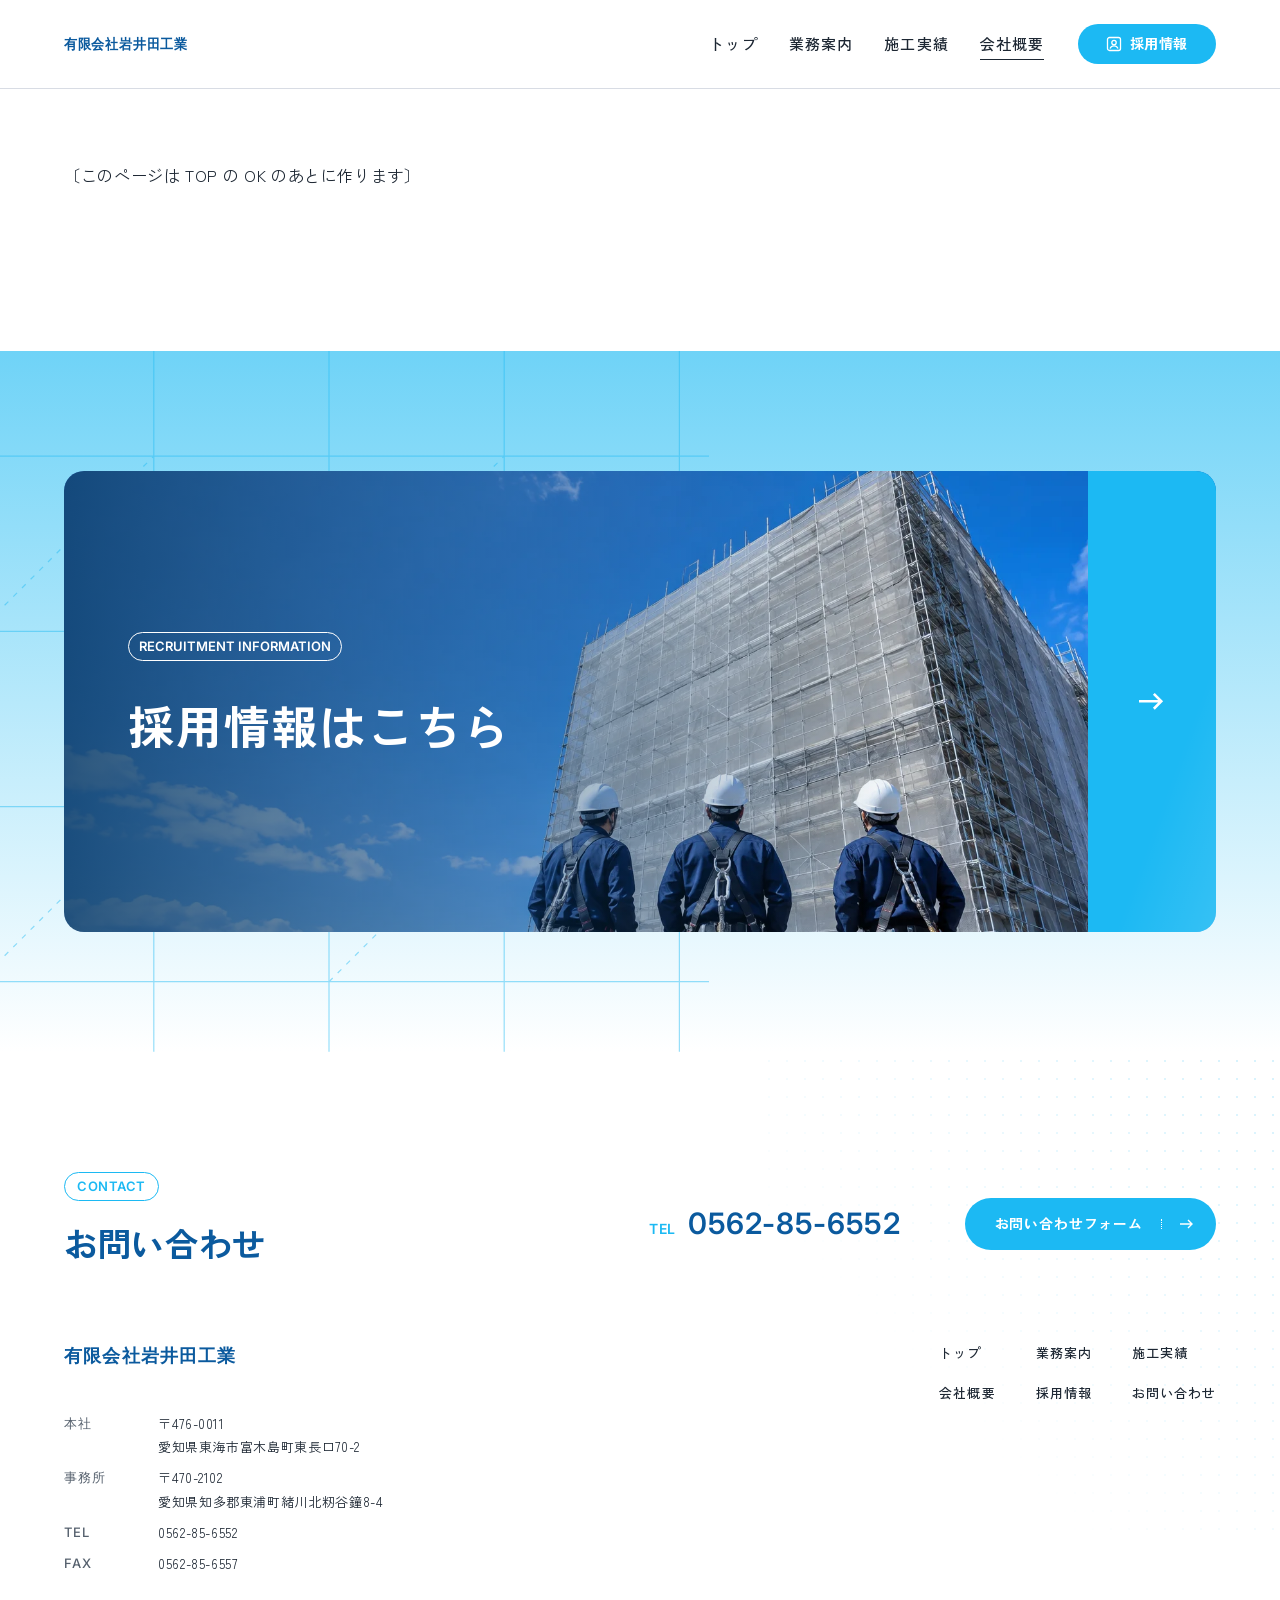
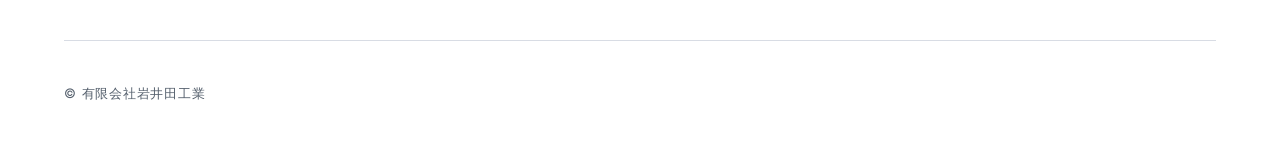
==== company/index.html @ 7ecff7b6 "表示を更新（2026-11-25）" ====
<!doctype html>
<html lang="ja">
<head>
<meta charset="utf-8">
<meta name="viewport" content="width=device-width, initial-scale=1">
<meta name="robots" content="noindex, nofollow">
<meta name="generator" content="SPINOVA HP kit v1.0 master">
<title>会社概要｜有限会社岩井田工業</title>
<meta name="description" content="〔このページの説明を1文で〕">
<meta property="og:type" content="article">
<meta property="og:site_name" content="有限会社岩井田工業">
<meta property="og:title" content="会社概要｜有限会社岩井田工業">
<meta property="og:description" content="〔このページの説明を1文で〕">
<meta property="og:url" content="https://example-hp.pages.dev/company/">
<meta property="og:image" content="https://example-hp.pages.dev/assets/ogp.jpg?v=20261124a">
<meta property="og:image:width" content="1200">
<meta property="og:image:height" content="630">
<meta name="twitter:card" content="summary_large_image">
<meta name="twitter:image" content="https://example-hp.pages.dev/assets/ogp.jpg?v=20261124a">
<link rel="preconnect" href="https://fonts.googleapis.com">
<link rel="preconnect" href="https://fonts.gstatic.com" crossorigin>
<link href="https://fonts.googleapis.com/css2?family=Inter:wght@500;600;700&family=Oswald:wght@500&family=Zen+Kaku+Gothic+Antique:wght@400;500;700&display=swap" rel="stylesheet">
<link rel="icon" href="../assets/favicon.ico?v=20261125212442" sizes="any">
<link rel="icon" href="../assets/favicon-32.png?v=20261125212442" type="image/png" sizes="32x32">
<link rel="apple-touch-icon" href="../assets/apple-touch-icon.png?v=20261125212442">
<link rel="stylesheet" href="../tokens.css?v=20261125212442">
<link rel="stylesheet" href="../base.css?v=20261125212442">
<link rel="stylesheet" href="../style.css?v=20261125212442">
</head>
<body class="is-sub is-sub--company">

<header class="header">
  <a class="logo" href="../" aria-label="有限会社岩井田工業 トップへ">
    <img class="logo__w" src="../assets/logo_w.svg?v=20261125212442" alt="" width="460" height="60">
    <img class="logo__c" src="../assets/logo.svg?v=20261125212442" alt="" width="460" height="60">
  </a>
  <nav class="nav" aria-label="メインメニュー">
    <ul class="nav__list">
      <li><a href="../">トップ</a></li>
      <li><a href="../service/">業務案内</a></li>
      <li><a href="../works/">施工実績</a></li>
      <li><a href="../company/" aria-current="page">会社概要</a></li>
    </ul>
  </nav>
  <div class="header__acts">
    <a class="pill pill--recruit" href="https://iwaida-kogyo-recruit.com/saiyou/" target="_blank" rel="noopener"><svg class="pill__ic" viewBox="0 0 16 16" aria-hidden="true"><rect x="1.5" y="1.5" width="13" height="13" rx="2" fill="none" stroke="currentColor" stroke-width="1.3"/><circle cx="8" cy="6.5" r="2.2" fill="none" stroke="currentColor" stroke-width="1.3"/><path d="M4 12.5c.8-1.8 2.2-2.6 4-2.6s3.2.8 4 2.6" fill="none" stroke="currentColor" stroke-width="1.3"/></svg>採用情報</a>
    <button class="menu-btn" type="button" aria-expanded="false" aria-controls="drawer" aria-label="メニューを開く"><span></span><span></span></button>
  </div>
</header>

<div class="drawer" id="drawer">
  <ul class="drawer__list">
    <li style="--i:0"><a href="../"><span class="drawer__en" aria-hidden="true">TOP</span><span class="drawer__ja">トップ</span></a></li>
    <li style="--i:1"><a href="../service/"><span class="drawer__en" aria-hidden="true">WORK</span><span class="drawer__ja">業務案内</span></a></li>
    <li style="--i:2"><a href="../works/"><span class="drawer__en" aria-hidden="true">ACHIEVEMENTS</span><span class="drawer__ja">施工実績</span></a></li>
    <li style="--i:3"><a href="../company/" aria-current="page"><span class="drawer__en" aria-hidden="true">COMPANY</span><span class="drawer__ja">会社概要</span></a></li>
    <li style="--i:4"><a href="https://iwaida-kogyo-recruit.com/saiyou/" target="_blank" rel="noopener"><span class="drawer__en" aria-hidden="true">RECRUIT</span><span class="drawer__ja">採用情報</span></a></li>
    <li style="--i:5"><a href="../contact/"><span class="drawer__en" aria-hidden="true">CONTACT</span><span class="drawer__ja">お問い合わせ</span></a></li>
  </ul>
  <a class="drawer__tel" href="tel:0562856552" style="--i:6"><span class="drawer__tel-label">お電話でのお問い合わせ</span><span class="drawer__tel-num nb">0562-85-6552</span></a>
</div>

<main>
<section class="sec" data-todo data-page-todo><div class="wrap"><p>〔このページは TOP の OK のあとに作ります〕</p></div></section>

    <div class="duo deco-sec" id="recruit">
    <svg class="pipes pipes--duo" viewBox="0 0 880 800" aria-hidden="true" preserveAspectRatio="xMidYMid slice"><path d="M40 0V800"/><path d="M240 0V800"/><path d="M440 0V800"/><path d="M640 0V800"/><path d="M840 0V800"/><path d="M0 120H880"/><path d="M0 320H880"/><path d="M0 520H880"/><path d="M0 720H880"/><path class="brace" d="M40 320L240 120"/><path class="brace" d="M240 520L440 320"/><path class="brace" d="M440 320L640 120"/><path class="brace" d="M640 520L840 320"/><path class="brace" d="M40 720L240 520"/><path class="brace" d="M440 720L640 520"/></svg>
    <a class="rec-band" href="https://iwaida-kogyo-recruit.com/saiyou/" target="_blank" rel="noopener">
      <span class="rec-band__shine" aria-hidden="true"></span><span class="rec-band__photo"><img src="../assets/recruit.webp?v=20261125212442" alt="" width="1792" height="768" loading="lazy"></span>
      <span class="rec-band__in" data-on-photo>
        <span class="lbl lbl--w" aria-hidden="true">RECRUITMENT INFORMATION</span>
        <span class="rec-band__ttl">採用情報はこちら</span>
      </span>
      <span class="rec-band__arw"><svg viewBox="0 0 14 10" aria-hidden="true"><path d="M0 5h12M8 1l4 4-4 4" fill="none" stroke="currentColor" stroke-width="1.4"/></svg></span>
    </a>
  </div>
  
</main>

<footer class="footer">
  <div class="footer__dots" aria-hidden="true"></div>
  <div class="wrap footer__contact">
    <div>
      <p class="lbl" aria-hidden="true">CONTACT</p>
      <p class="footer__ct">お問い合わせ</p>
    </div>
    <a class="footer__tel" href="tel:0562856552"><span class="footer__tel-l">TEL</span><span class="nb">0562-85-6552</span></a>
    <a class="pbtn" href="../contact/"><span>お問い合わせフォーム</span><span class="pbtn__arw"><svg viewBox="0 0 14 10" aria-hidden="true"><path d="M0 5h12M8 1l4 4-4 4" fill="none" stroke="currentColor" stroke-width="1.4"/></svg></span></a>
  </div>
  <div class="wrap footer__top">
    <div class="footer__co">
      <a class="footer__logo" href="../" aria-label="有限会社岩井田工業 トップへ"><img src="../assets/logo.svg?v=20261125212442" alt="" width="460" height="60" loading="lazy"></a>
      <dl class="footer__info">
        <dt>本社</dt><dd><span class="nb">〒476-0011</span><br>愛知県東海市<wbr>富木島町<wbr>東長口70-2</dd>
        <dt>事務所</dt><dd><span class="nb">〒470-2102</span><br>愛知県知多郡<wbr>東浦町<wbr>緒川北籾谷鐘8-4</dd>
        <dt>TEL</dt><dd><a class="nb" href="tel:0562856552">0562-85-6552</a></dd>
        <dt>FAX</dt><dd><span class="nb">0562-85-6557</span></dd>
      </dl>
    </div>
    <ul class="footer__nav">
      <li><a href="../">トップ</a></li>
      <li><a href="../service/">業務案内</a></li>
      <li><a href="../works/">施工実績</a></li>
      <li><a href="../company/">会社概要</a></li>
      <li><a href="https://iwaida-kogyo-recruit.com/saiyou/" target="_blank" rel="noopener">採用情報</a></li>
      <li><a href="../contact/">お問い合わせ</a></li>
    </ul>
  </div>
  <p class="wrap footer__copy">© 有限会社岩井田工業</p>
</footer>

<script src="../site.js?v=20261125212442"></script>
</body>
</html>
---- tokens.css ----
:root {
  
  --c-base: #ffffff;
  --c-sub: #1cb9f3;   
  --c-sub-deep: #0b5a9e;   
  --c-sub-ink: #073a68;   
  --c-sub-ghost: rgba(255, 255, 255, 0.16);
  --c-accent: #0b5a9e;   
  --c-pale: #eaf7fd;
  --c-ink: #1d2733;
  --c-ink-soft: #55606d;
  --c-line: #d8dce4;
  --c-dark: #ffffff;   
  --c-dark-text: #1d2733;
  --c-dark-soft: #55606d;
  --c-dark-ghost: #d8dce4;
  --c-on-photo: #ffffff;
  --c-shade: rgba(4, 40, 78, 0.55);
  --c-shade-0: rgba(4, 40, 78, 0);
  --c-shade-side: rgba(7, 58, 104, 0.86);
  --c-ph-1: #c9d1df;
  --c-ph-2: #8e9bb3;

  
  --ff-body: "Zen Kaku Gothic Antique", "Hiragino Sans", "Hiragino Kaku Gothic ProN", "Yu Gothic", sans-serif;   
  --ff-en: "Inter", "Helvetica Neue", Arial, sans-serif;
  --ff-cond: "Oswald", "Arial Narrow", sans-serif;   
  --ff-min: var(--ff-body);   

  
  --fs-body: 15px;
  --fw-body: 400;
  --lh-body: 1.95;
  --ls-body: 0.04em;
  --fs-small: 13px;
  --fs-label: 14px;
  --fs-nav: 15px;   
  --fs-input: 16px;
  --fs-lead: clamp(22px, 2.8vw, 42px);
  --lh-lead: 1.55;
  --fs-head: clamp(20px, 2.2vw, 30px);
  --lh-head: 1.6;
  --fs-en-l: clamp(40px, 6.4vw, 112px);
  --lh-en: 0.9;
  --ls-en: -0.04em;

  
  --sp-1: 8px;
  --sp-p: 16px;
  --sp-b: 32px;
  --sp-g: 48px;
  --sp-s: 80px;
  --sec-y: 96px;
  --gutter: 20px;
  --frame: 10px;
  --wrap: 1200px;
  --radius: 12px;

  
  --fs-fv: clamp(36px, 5vw, 80px);
  --lh-fv: 1.5;
  --fs-fv-en: clamp(14px, 1.56vw, 24px);
  --c-navy: #0b5a9e;   
  --c-haze: rgba(8, 70, 130, 0);   
  --c-haze-l: rgba(6, 40, 90, 0.42);   
  --c-sky-1: #6fd3f7;   
  --c-grad: linear-gradient(180deg, var(--c-sky-1), var(--c-sub) 45%, var(--c-sub-deep));

  
  --c-w0: rgba(255, 255, 255, 0);
  --c-w35: rgba(255, 255, 255, 0.35);
  --c-w50: rgba(255, 255, 255, 0.5);
  --c-w60: rgba(255, 255, 255, 0.6);
  --c-mask: #000;

  
  --header-h: 64px;
  --btn-arw: 40px;
  --label-col: 7em;

  
  --ease: cubic-bezier(0.22, 1, 0.36, 1);
  --dur-rv: 0.9s;
  --loading-dur: 2s;   
}
@media (min-width: 960px) {
  :root {
    --fs-body: 16px;
    --sp-p: 20px;
    --sp-b: 40px;
    --sp-g: 64px;
    --sp-s: 120px;
    --sec-y: 160px;
    --gutter: 48px;
    --frame: 16px;
    --header-h: 88px;
    --btn-arw: 46px;
  }
}
@media (min-width: 1200px) {
  :root { --gutter: 64px; }   
}
@media (min-width: 1600px) {
  :root { --fs-body: 17px; --wrap: 1400px; --sp-s: 140px; --sec-y: 190px; }
}
---- base.css ----
*, *::before, *::after { box-sizing: border-box; }
html { -webkit-text-size-adjust: 100%; scroll-padding-top: var(--header-h); }
body {
  margin: 0;
  background: var(--c-base);
  color: var(--c-ink);
  font-family: var(--ff-body);
  font-size: var(--fs-body);
  font-weight: var(--fw-body);
  line-height: var(--lh-body);
  letter-spacing: var(--ls-body);
  line-break: strict;
  word-break: keep-all;
  overflow-wrap: anywhere;
  overflow-x: clip;
}
img, svg { display: block; max-width: 100%; height: auto; }
a { color: inherit; text-decoration: none; }
ul, ol, dl, dd, figure { margin: 0; padding: 0; list-style: none; }
h1, h2, h3, p { margin: 0; font-weight: inherit; }

.nb { white-space: nowrap; }
.cl { display: inline-block; max-width: 100%; }
.vh { position: absolute; width: 1px; height: 1px; overflow: hidden; clip-path: inset(50%); white-space: nowrap; }

.wrap { width: min(100% - var(--gutter) * 2, var(--wrap)); margin-inline: auto; }
.sec { position: relative; padding-block: var(--sec-y); }
.txt { display: grid; gap: var(--sp-p); }
.lead { font-family: var(--ff-min); font-weight: 600; font-size: var(--fs-lead); line-height: var(--lh-lead); letter-spacing: 0.06em; }
.head3 { font-size: var(--fs-head); line-height: var(--lh-head); font-weight: 700; letter-spacing: 0.06em; }

.ttl { display: grid; gap: var(--sp-p); }
.ttl__en {
  display: flex;
  flex-wrap: wrap;
  column-gap: 0.22em;
  font-family: var(--ff-en);
  font-weight: 800;
  font-size: var(--fs-en-l);
  line-height: var(--lh-en);
  letter-spacing: var(--ls-en);
}
.ttl__ja { display: flex; align-items: center; gap: 12px; font-size: var(--fs-label); font-weight: 500; letter-spacing: 0.12em; }
.ttl__ja::before { content: ""; width: 24px; height: 1px; background: currentColor; }

.mask { display: block; overflow: hidden; white-space: nowrap; padding: 0.14em 0.1em 0.08em; margin: -0.14em -0.1em -0.08em; }
.mask > span { display: block; transform: translateY(105%); transition: transform 1.1s var(--ease); }
.is-on > .mask > span { transform: none; transition-delay: calc(var(--m, 0) * 0.1s); }   

.btn {
  display: inline-flex;
  align-items: center;
  gap: 24px;
  padding: 6px 6px 6px 30px;
  border: 1px solid currentColor;
  border-radius: 999px;
  font-size: var(--fs-label);
  font-weight: 700;
  letter-spacing: 0.08em;
  transition: background-color 0.35s var(--ease), color 0.35s var(--ease), border-color 0.35s var(--ease);
}
.btn__arw {
  display: grid;
  place-items: center;
  width: var(--btn-arw);
  aspect-ratio: 1;
  border-radius: 50%;
  background: var(--c-sub);
  color: var(--c-base);
  transition: transform 0.35s var(--ease);
}
.btn__arw svg { width: 16px; }
.btn--w .btn__arw { background: var(--c-base); color: var(--c-sub); }
@media (hover: hover) {
  .btn:hover { background: var(--c-ink); color: var(--c-base); border-color: var(--c-ink); }
  .btn--w:hover { background: var(--c-base); color: var(--c-sub-deep); border-color: var(--c-base); }
  .btn:hover .btn__arw { transform: translateX(4px); }
}

.header {
  position: fixed;
  inset: 0 0 auto;
  z-index: 50;
  height: var(--header-h);
  display: flex;
  align-items: center;
  justify-content: space-between;
  padding-inline: var(--gutter);
  color: var(--c-on-photo);
  transition: background-color 0.4s var(--ease), color 0.4s var(--ease), box-shadow 0.4s var(--ease);
}
.header.is-scrolled { background: var(--c-base); color: var(--c-ink); box-shadow: 0 1px 0 var(--c-line); }
.logo { position: relative; display: block; width: clamp(150px, 14vw, 230px); }
.logo img { width: 100%; height: auto; transition: opacity 0.4s var(--ease); }
.logo__c { position: absolute; inset: 0; opacity: 0; }
.header.is-scrolled .logo__w { opacity: 0; }
.header.is-scrolled .logo__c { opacity: 1; }
.nav { display: none; }
.nav__list { display: flex; gap: clamp(24px, 2.4vw, 44px); font-size: var(--fs-nav); font-weight: 500; letter-spacing: 0.08em; white-space: nowrap; }
.nav__list a { position: relative; }
.nav__list a::after { content: ""; position: absolute; left: 0; right: 0; bottom: -6px; height: 1px; background: currentColor; transform: scaleX(0); transform-origin: right; transition: transform 0.4s var(--ease); }
.nav__list a[aria-current="page"]::after { transform: scaleX(1); }
@media (hover: hover) { .nav__list a:hover::after { transform: scaleX(1); transform-origin: left; } }
.header__acts { display: flex; align-items: center; gap: 10px; }
.pill {
  display: none;
  place-items: center;
  min-height: 44px;
  padding-inline: 26px;
  border-radius: 999px;
  background: var(--c-sub);
  color: var(--c-base);
  font-family: var(--ff-en);
  font-weight: 500;
  font-size: var(--fs-label);
  letter-spacing: 0.08em;
}
.menu-btn {
  display: grid;
  place-content: center;
  gap: 7px;
  width: 48px;
  aspect-ratio: 1;
  border: 0;
  border-radius: 50%;
  background: var(--c-sub);
  cursor: pointer;
}
.menu-btn span { display: block; width: 20px; height: 1.5px; background: var(--c-base); transition: transform 0.4s var(--ease); }
.menu-btn[aria-expanded="true"] span:first-child { transform: translateY(4.25px) rotate(45deg); }
.menu-btn[aria-expanded="true"] span:last-child { transform: translateY(-4.25px) rotate(-45deg); }
@media (min-width: 960px) {
  .nav { display: block; margin-left: auto; margin-right: clamp(28px, 2.6vw, 48px); }
  .pill { display: inline-grid; }
  .menu-btn { display: none; }
}

.drawer {
  position: fixed;
  inset: 0;
  z-index: 40;
  display: flex;
  flex-direction: column;
  gap: var(--sp-g);
  padding: calc(var(--header-h) + var(--sp-b)) var(--gutter) var(--sp-g);
  overflow: hidden auto;
  overscroll-behavior: contain;
  background: var(--c-sub);
  color: var(--c-base);
  clip-path: circle(0 at calc(100% - var(--gutter) - 24px) calc(var(--header-h) / 2));
  visibility: hidden;
  transition: clip-path 0.6s cubic-bezier(0.7, 0, 0.3, 1), visibility 0s 0.6s;
}
.drawer.is-open { clip-path: circle(150% at calc(100% - var(--gutter) - 24px) calc(var(--header-h) / 2)); visibility: visible; transition: clip-path 0.7s cubic-bezier(0.7, 0, 0.3, 1); }
.drawer > :first-child { margin-top: auto; }
.drawer > :last-child { margin-bottom: auto; }
.drawer__list { display: grid; gap: var(--sp-p); }
.drawer__list a { display: grid; gap: 2px; }
.drawer__en { font-family: var(--ff-en); font-weight: 800; font-size: 34px; line-height: 1; letter-spacing: -0.03em; }
.drawer__ja { font-size: var(--fs-small); letter-spacing: 0.12em; opacity: 0.8; }

.drawer__row { display: flex; align-items: center; justify-content: space-between; gap: var(--sp-p); }
.drawer__pm { position: relative; flex: none; width: 44px; aspect-ratio: 1; padding: 0; border: 1px solid var(--c-sub-ghost); border-radius: 50%; background: none; color: inherit; cursor: pointer; }
.drawer__pm::before, .drawer__pm::after { content: ""; position: absolute; left: 50%; top: 50%; width: 14px; height: 1.5px; margin: -0.75px 0 0 -7px; background: currentColor; transition: transform 0.35s var(--ease); }
.drawer__pm::after { transform: rotate(90deg); }
.drawer__has-sub.is-sub-open .drawer__pm::after { transform: none; }
.drawer__fold { display: grid; grid-template-rows: 0fr; visibility: hidden; transition: grid-template-rows 0.4s var(--ease), visibility 0s 0.4s; }
.drawer__has-sub.is-sub-open .drawer__fold { grid-template-rows: 1fr; visibility: visible; transition: grid-template-rows 0.4s var(--ease); }
.drawer__sub { display: grid; gap: var(--sp-1); min-height: 0; overflow: hidden; padding-left: var(--sp-p); }
.drawer__sub > li:first-child { padding-top: var(--sp-p); }
.drawer__sub a { display: block; padding-block: 4px; font-size: var(--fs-label); letter-spacing: 0.08em; }
.drawer__tel { display: grid; gap: 2px; padding-top: var(--sp-b); border-top: 1px solid var(--c-sub-ghost); }
.drawer__tel-label { font-size: var(--fs-small); }
.drawer__tel-num { font-family: var(--ff-en); font-weight: 500; font-size: 26px; letter-spacing: 0.04em; }
.drawer li, .drawer__tel { opacity: 0; }
.drawer.is-open li, .drawer.is-open .drawer__tel { animation: drawer-in 0.7s var(--ease) calc(0.25s + var(--i, 0) * 0.06s) both; }
@keyframes drawer-in { from { opacity: 0; transform: translateY(24px); } to { opacity: 1; transform: none; } }
@media (min-width: 960px) { .drawer { display: none; } }
html.is-locked { overflow: hidden; }

.sub-hero { padding-top: calc(var(--header-h) + var(--sp-s)); padding-bottom: var(--sp-g); }
.sub-hero + .sec { padding-top: var(--sp-g); }
.sub-hero__head { display: grid; gap: var(--sp-b); }
.crumb { display: flex; flex-wrap: wrap; gap: 0 12px; font-size: var(--fs-small); color: var(--c-ink-soft); }
.crumb li + li::before { content: "/"; margin-right: 12px; }

.info { display: grid; grid-template-columns: var(--label-col) 1fr; border-top: 1px solid var(--c-line); }
.info dt, .info dd { padding-block: var(--sp-p); border-bottom: 1px solid var(--c-line); }
.info dt { font-weight: 700; letter-spacing: 0.08em; }
.info dd { padding-left: var(--sp-p); }
@media (max-width: 599px) {
  .info { grid-template-columns: 1fr; }
  .info dt { padding-bottom: 0; border-bottom: 0; }
  .info dd { padding-left: 0; padding-top: var(--sp-1); }
}

.form { display: grid; gap: var(--sp-b); }
.field { display: grid; gap: var(--sp-1); }
.field__label { display: flex; align-items: center; gap: 10px; font-weight: 700; letter-spacing: 0.06em; }
.field__req { padding: 2px 8px; border-radius: 4px; background: var(--c-sub); color: var(--c-base); font-size: var(--fs-small); font-weight: 500; line-height: 1.6; }
.field__input {
  width: 100%;
  min-height: 52px;
  padding: 12px 16px;
  border: 1px solid var(--c-line);
  border-radius: 8px;
  background: var(--c-base);
  color: var(--c-ink);
  font: inherit;
  font-size: var(--fs-input);
}
textarea.field__input { min-height: 200px; resize: vertical; }

select.field__input {
  appearance: none;
  padding-right: 48px;
  background-image: linear-gradient(45deg, transparent 50%, currentColor 50%), linear-gradient(135deg, currentColor 50%, transparent 50%);
  background-position: calc(100% - 26px) 50%, calc(100% - 20px) 50%;
  background-size: 6px 6px;
  background-repeat: no-repeat;
}
.form__agree { display: flex; align-items: center; justify-content: center; gap: 10px; }
.form__send { justify-self: center; min-width: min(100%, 320px); justify-content: space-between; cursor: pointer; background: transparent; font: inherit; color: inherit; }

.footer { position: relative; overflow: hidden; background: var(--c-dark); color: var(--c-dark-text); padding-top: var(--sp-s); font-size: var(--fs-small); }
.footer__top { display: grid; gap: var(--sp-g); padding-bottom: var(--sp-g); border-bottom: 1px solid var(--c-dark-ghost); }
.footer__co { display: grid; gap: var(--sp-b); }
.footer__logo { display: block; width: min(240px, 70%); }
.footer__info { display: grid; grid-template-columns: 6em 1fr; gap: 8px 16px; line-height: 1.8; }
.footer__info dt { font-family: var(--ff-en); font-weight: 500; letter-spacing: 0.08em; color: var(--c-dark-soft); }
.footer__nav { display: grid; grid-template-columns: repeat(2, max-content); gap: 14px 40px; font-weight: 500; letter-spacing: 0.08em; }
.footer__copy { padding-block: var(--sp-b); font-family: var(--ff-en); color: var(--c-dark-soft); letter-spacing: 0.06em; }
@media (min-width: 960px) {
  .footer__top { grid-template-columns: 1fr auto; align-items: start; }
  .footer__nav { grid-template-columns: repeat(3, max-content); }
}

.loading { position: fixed; inset: 0; z-index: 90; display: grid; place-items: center; background: var(--c-base); pointer-events: none; animation: loading-out 0.8s var(--ease) var(--loading-dur) forwards; }
.loading__logo { width: min(220px, 56vw); animation: loading-in 0.9s var(--ease) both; }
@keyframes loading-out { to { opacity: 0; visibility: hidden; } }
@keyframes loading-in { from { opacity: 0; transform: translateY(12px); } }
@media (prefers-reduced-motion: reduce) { .loading { display: none; } }

.rv { opacity: 0; transform: translateY(28px); transition: opacity var(--dur-rv) var(--ease), transform var(--dur-rv) var(--ease); }
.rv.is-on { opacity: 1; transform: none; transition-delay: var(--rv-delay, 0s); }

@media (prefers-reduced-motion: reduce) {
  *, *::before, *::after { animation-duration: 0.01ms !important; animation-iteration-count: 1 !important; transition-duration: 0.01ms !important; }
}
---- style.css ----
.fv__photo, .about__photo, .media__img, .company__photo, .duo__photo, .row__img { overflow: hidden; background: var(--c-ph-1); }
.about__photo, .media__img, .company__photo, .row__img { position: relative; }
.fv__photo img, .about__photo img, .media__img img, .company__photo img, .duo__photo img, .row__img img { width: 100%; height: 100%; object-fit: cover; }

.header:not(.is-scrolled) .nav__list { text-shadow: 0 1px 8px var(--c-shade); }
.pill--recruit { display: inline-flex; align-items: center; gap: 8px; min-height: 40px; padding-inline: 14px; background: var(--c-sub-deep); font-family: var(--ff-body); font-weight: 700; font-size: 14px; letter-spacing: 0.04em; }
.pill__ic { display: none; width: 16px; }
@media (min-width: 960px) {
  .pill--recruit { min-height: 40px; padding-inline: 28px; background: var(--c-sub); }
  .pill__ic { display: block; }
}

.loading__sky { position: absolute; inset: 0; overflow: hidden; background: var(--c-sub); }
.loading__trail { position: absolute; left: -5%; top: 62%; width: 110%; transform: rotate(-12deg); transform-origin: left center; }
.loading__line { display: block; height: 1px; background: var(--c-base); transform: scaleX(0); transform-origin: left; animation: line-draw 1.6s cubic-bezier(0.45, 0, 0.2, 1) 0.3s forwards; }
.loading__dot { position: absolute; left: 0; top: -3px; width: 7px; height: 7px; border-radius: 50%; background: var(--c-base); animation: dot-fly 1.6s cubic-bezier(0.45, 0, 0.2, 1) 0.3s forwards; }
@keyframes line-draw { to { transform: scaleX(1); } }
@keyframes dot-fly { to { left: 100%; } }

.fv { height: 100svh; min-height: 600px; }
.fv__frame { position: relative; height: 100%; color: var(--c-on-photo); }
.fv__photo { position: absolute; inset: 0; }
.fv__slide { position: absolute; inset: 0; opacity: 0; object-position: 50% 0%; transform: scale(1.06); transition: opacity 1.6s var(--ease), transform 7s linear; }
.fv__slide.is-cur { opacity: 1; transform: none; }
.fv__photo::after { content: ""; position: absolute; inset: 0; background: linear-gradient(180deg, var(--c-shade-0) 55%, var(--c-sub) 100%), linear-gradient(90deg, var(--c-haze-l), var(--c-shade-0) 55%), var(--c-haze); }
.fv__body { position: absolute; left: var(--gutter); right: var(--gutter); top: calc(var(--header-h) + 5svh); z-index: 2; display: grid; justify-items: start; }
.fv__catch { font-weight: 500; font-size: var(--fs-fv); line-height: var(--lh-fv); letter-spacing: 0.02em; text-shadow: 0 2px 20px var(--c-haze-l); }
.fv__en { margin-top: clamp(16px, 2.2vw, 30px); font-family: var(--ff-en); font-weight: 700; font-size: var(--fs-fv-en); line-height: 1.7; letter-spacing: 0.03em; }
.fv__ln { display: block; overflow: hidden; }
.fv__ln > span { display: block; animation: fv-rise 1.2s var(--ease) both; }
.fv__ln + .fv__ln > span { animation-delay: 0.12s; }
.fv__en .fv__ln > span { animation-delay: 0.3s; }
body:has(.loading) .fv__ln > span { animation-delay: calc(var(--loading-dur) + 0.4s); }
body:has(.loading) .fv__ln + .fv__ln > span { animation-delay: calc(var(--loading-dur) + 0.52s); }
body:has(.loading) .fv__en .fv__ln > span { animation-delay: calc(var(--loading-dur) + 0.7s); }
@keyframes fv-rise { from { transform: translateY(105%); } to { transform: none; } }
.fv__pager { margin-top: clamp(24px, 2.6vw, 34px); display: flex; align-items: center; gap: 20px; font-family: var(--ff-en); font-weight: 500; font-size: 13px; }
.fv__nos { display: flex; align-items: center; gap: 12px; }
.fv__bar { position: relative; width: 40px; height: 1px; background: var(--c-w60); }
.fv__bar > span { position: absolute; inset: 0; background: var(--c-base); transform: scaleX(0); transform-origin: left; }
.fv__bar.is-run > span { transform: scaleX(1); transition: transform var(--fv-int, 6s) linear; }
.fv__pause { display: grid; grid-auto-flow: column; place-content: center; gap: 3px; width: 40px; height: 24px; border: 0; border-radius: 999px; background: var(--c-sub); cursor: pointer; }
.fv__pause span { width: 2px; height: 8px; background: var(--c-base); }
.fv__pause[aria-pressed="true"] span:first-child { width: 0; height: 0; border-style: solid; border-width: 4px 0 4px 7px; border-color: transparent transparent transparent var(--c-base); background: none; }
.fv__pause[aria-pressed="true"] span:last-child { display: none; }

.fv__news { position: absolute; left: var(--gutter); right: var(--gutter); bottom: 49px; z-index: 3; display: grid; gap: 6px; padding: 18px 22px; border-radius: 6px; background: var(--c-navy); color: var(--c-base); }
.fv__news-date { font-family: var(--ff-en); font-weight: 500; font-size: 15px; }
.fv__news-txt { font-size: 14px; letter-spacing: 0.05em; }

.fv__rec { position: absolute; left: var(--gutter); right: var(--gutter); bottom: -116px; z-index: 3; display: grid; grid-template-columns: 34px 1fr 48px; height: 138px; border-radius: 8px; overflow: hidden; background: var(--c-base); color: var(--c-sub); box-shadow: 0 10px 30px var(--c-shade-0); }
.fv__rec-tab { display: grid; place-items: center; background: var(--c-sub); color: var(--c-base); font-family: var(--ff-en); font-weight: 600; font-size: 13px; letter-spacing: 0.06em; writing-mode: vertical-rl; }
.fv__rec-main { display: grid; align-content: center; justify-items: center; gap: 6px; padding: 12px 18px; }
.fv__rec-en { display: flex; align-items: center; gap: 8px; font-family: var(--ff-cond); font-weight: 500; font-size: 38px; line-height: 1; letter-spacing: 0.01em; }
.fv__rec-to { width: 20px; }
.fv__rec-ja { position: relative; width: 100%; text-align: center; font-weight: 700; font-size: 13px; letter-spacing: 0.08em; }
.fv__rec-ja::before, .fv__rec-ja::after { content: ""; position: absolute; top: -2px; bottom: -2px; width: 6px; border: 1.5px solid currentColor; }
.fv__rec-ja::before { left: 0; border-right: 0; }
.fv__rec-ja::after { right: 0; border-left: 0; }
.fv__rec-code { width: 100%; height: 16px; background: repeating-linear-gradient(90deg, currentColor 0 2px, transparent 2px 4px, currentColor 4px 5px, transparent 5px 7px, currentColor 7px 10px, transparent 10px 12px); }
.fv__rec-arw { display: grid; place-items: center; border-left: 1px dashed var(--c-sub); color: var(--c-sub); }
.fv__rec-arw svg { width: 16px; transition: transform 0.4s var(--ease); }
@media (hover: hover) { .fv__rec:hover .fv__rec-arw svg { transform: translateX(4px); } }
.fv + .sec { padding-top: calc(var(--sec-y) + 116px); }
@media (min-width: 960px) {
  .fv__slide { object-position: center; transform-origin: 8% 0; transform: scale(1.22); }   
  .fv__slide.is-cur { transform: scale(1.16); }
  .fv__photo::after { background: linear-gradient(90deg, var(--c-haze-l), var(--c-shade-0) 55%), var(--c-haze); }
  .fv__body { left: 8.75vw; right: auto; top: 29.5%; }
  .fv__news { left: 0; right: auto; bottom: 26px; width: clamp(340px, 32vw, 460px); height: 78px; display: flex; align-items: center; gap: 12px; padding: 0 24px; border-radius: 0 6px 6px 0; }
  .fv__news-date { font-size: 14px; }
  .fv__rec { left: auto; right: 25px; bottom: 26px; width: 347px; }
  .fv + .sec { padding-top: var(--sec-y); }
}

.lbl { display: inline-block; padding: 1px 12px; border: 1px solid var(--c-sub); border-radius: 999px; color: var(--c-sub); font-family: var(--ff-en); font-weight: 600; font-size: 13px; letter-spacing: 0.04em; text-transform: uppercase; }
.lbl--w { border-color: var(--c-base); color: var(--c-base); }
.h2 { font-weight: 700; font-size: clamp(28px, 3.6vw, 50px); line-height: 1.45; letter-spacing: 0.02em; color: var(--c-sub-deep); }
.h2--w { color: var(--c-base); }
.head-c { display: grid; justify-items: center; gap: var(--sp-p); text-align: center; }
.pbtn { display: inline-flex; align-items: center; gap: 18px; min-height: 52px; padding: 0 22px 0 30px; border-radius: 999px; background: var(--c-sub); color: var(--c-base); font-weight: 700; font-size: 14px; letter-spacing: 0.06em; transition: background-color 0.35s var(--ease); }
.pbtn__arw { display: grid; place-items: center; padding-left: 18px; border-left: 1px dotted var(--c-base); }
.pbtn__arw svg { width: 14px; transition: transform 0.35s var(--ease); }
@media (hover: hover) { .pbtn:hover { background: var(--c-sub-deep); } .pbtn:hover .pbtn__arw svg { transform: translateX(4px); } }
.more { margin-top: var(--sp-g); display: flex; justify-content: center; }
@media (min-width: 960px) { .more { justify-content: flex-end; } }
@media (max-width: 959px) { .pc { display: none; } }

.work__in { margin-top: var(--sp-g); display: grid; gap: var(--sp-g); }
.work__photo { position: relative; margin-left: calc(50% - 50vw); }
.work__photo::before { content: ""; position: absolute; inset: -14px 14px 14px -14px; border-radius: 0 28px 28px 0; background: linear-gradient(135deg, var(--c-sky-1), var(--c-sub)); }
.work__photo img { position: relative; width: 100%; aspect-ratio: 1; object-fit: cover; border-radius: 0 24px 24px 0; }
.list { display: grid; align-content: center; border-top: 1px solid var(--c-line); }
.list li { border-bottom: 1px solid var(--c-line); }
.list__a { display: grid; grid-template-columns: 2.6em 1fr auto; align-items: center; gap: 12px; padding: 20px 4px; }
.list__no { font-family: var(--ff-en); font-weight: 600; font-size: 13px; color: var(--c-sub); }
.list__t { font-weight: 700; font-size: clamp(16px, 1.5vw, 20px); letter-spacing: 0.06em; color: var(--c-ink); }
.list__arw { display: grid; place-items: center; padding-left: 18px; border-left: 1px solid var(--c-line); color: var(--c-sub); }
.list__arw svg { width: 14px; transition: transform 0.35s var(--ease); }
@media (hover: hover) { .list__a:hover .list__t { color: var(--c-sub-deep); } .list__a:hover .list__arw svg { transform: translateX(4px); } }
@media (min-width: 960px) {
  .work__in { grid-template-columns: 1fr 1.15fr; align-items: center; column-gap: var(--sp-g); }
  .work__photo img { aspect-ratio: 1; }
  .list__a { padding-block: 40px; }
}

.company { position: relative; overflow: hidden; }
.company__mark { position: absolute; top: var(--sp-g); left: 0; display: flex; white-space: nowrap; font-family: var(--ff-en); font-weight: 700; font-size: clamp(64px, 11vw, 160px); line-height: 1; color: var(--c-pale); animation: mark-flow 60s linear infinite; }
@keyframes mark-flow { to { transform: translateX(-50%); } }
.company__stage { position: relative; display: grid; place-items: center; min-height: clamp(620px, 70vw, 980px); padding-inline: var(--gutter); }
.company__mapw { position: absolute; top: 50%; left: 50%; width: clamp(260px, 30vw, 420px); transform: translate(-50%, -50%); opacity: 0.55; }
.company__map { width: 100%; height: auto; }
.pin { position: absolute; left: 52%; top: 52.6%; transform: translate(-50%, -100%); padding: 2px 10px; border-radius: 999px; background: var(--c-sub); color: var(--c-base); font-weight: 700; font-size: 13px; }
.pin::after { content: ""; position: absolute; left: 50%; bottom: -5px; width: 8px; height: 8px; background: var(--c-sub); transform: translateX(-50%) rotate(45deg); }
.company__txt { position: relative; z-index: 2; display: grid; justify-items: center; gap: var(--sp-b); padding: var(--sp-b); text-align: center; background: radial-gradient(closest-side, var(--c-base) 60%, var(--c-w0)); }
.h2--co { font-size: clamp(21px, 3.2vw, 46px); }
@media (max-width: 959px) { .company__txt { padding-inline: 0; } }
.fl { position: absolute; overflow: hidden; border-radius: 16px; animation: float 6s ease-in-out infinite alternate; }
.fl img { width: 100%; height: 100%; object-fit: cover; }
.fl--1 { left: -3%; top: 12%; width: clamp(120px, 16vw, 230px); aspect-ratio: 3 / 4; }
.fl--2 { left: -2%; bottom: -3%; width: clamp(180px, 33vw, 480px); aspect-ratio: 10 / 7; animation-delay: -2s; }
.fl--3 { right: 4%; top: 10%; width: clamp(100px, 13vw, 190px); aspect-ratio: 3 / 4; border-radius: 999px; animation-delay: -4s; }
.fl--4 { right: -2%; bottom: 10%; width: clamp(120px, 15vw, 220px); aspect-ratio: 4 / 5; animation-delay: -1s; }
.fl--5 { right: 22%; top: 4%; width: clamp(90px, 9vw, 130px); aspect-ratio: 1; border-radius: 50%; animation-delay: -3s; }
@keyframes float { to { transform: translateY(-14px); } }
@media (max-width: 959px) {
  .company__stage { min-height: 760px; align-content: center; }
  .fl--1 { top: 4%; } .fl--3 { top: 6%; } .fl--2 { bottom: 3%; left: -4%; } .fl--4 { bottom: 5%; right: -4%; } .fl--5 { top: 18%; right: 34%; }
}

.ach { position: relative; overflow: hidden; background: linear-gradient(180deg, var(--c-base) 0%, var(--c-sky-1) 18%, var(--c-sub) 45%, var(--c-sub-deep) 100%); color: var(--c-base); }
.ach::after { content: ""; position: absolute; left: 0; right: 0; bottom: 0; height: 22%; background: var(--c-sub-ink); clip-path: polygon(0 100%, 100% 30%, 100% 100%); opacity: 0.5; }   
.ach > * { position: relative; z-index: 1; }
.ach__head { display: grid; justify-items: center; gap: var(--sp-p); text-align: center; }
@media (min-width: 960px) { .ach__head { justify-items: start; text-align: left; } }
.ach__lead { max-width: 30em; }
.ach__flow { margin-top: var(--sp-g); overflow: hidden; }
.ach__track { display: flex; gap: clamp(24px, 3vw, 48px); width: max-content; padding-block: 12px 180px; animation: ach-flow 70s linear infinite; }
.ach__track li { flex: none; width: clamp(210px, 19vw, 280px); aspect-ratio: 5 / 7; overflow: hidden; border-radius: 999px; box-shadow: 0 0 0 8px var(--c-sub-deep); transition: transform 0.6s var(--ease); }
.ach__track li:nth-child(even) { transform: translateY(170px); }
.ach__track img { width: 100%; height: 100%; object-fit: cover; }
@keyframes ach-flow { to { transform: translateX(-50%); } }
.ach__more { margin-top: calc(var(--sp-b) * -1); display: flex; justify-content: center; }
@media (min-width: 960px) { .ach__more { justify-content: flex-end; } }
.circle-btn { display: grid; place-items: center; align-content: center; gap: 6px; width: 132px; aspect-ratio: 1; border-radius: 50%; background: var(--c-sub); color: var(--c-base); font-weight: 700; font-size: 14px; line-height: 1.5; text-align: center; }
.circle-btn svg { width: 14px; }
@media (hover: hover) { .circle-btn:hover { background: var(--c-base); color: var(--c-sub-deep); } }

.duo { padding: var(--sp-s) var(--gutter); background: linear-gradient(180deg, var(--c-sky-1), var(--c-base)); }
.rec-band { position: relative; display: grid; grid-template-columns: 1fr auto; align-items: center; max-width: var(--wrap); min-height: clamp(260px, 36vw, 520px); margin-inline: auto; overflow: hidden; border-radius: 20px; color: var(--c-base); }
.rec-band__photo { position: absolute; inset: 0; }
.rec-band__photo img { width: 100%; height: 100%; object-fit: cover; transition: transform 1.2s var(--ease); }
.rec-band__photo::after { content: ""; position: absolute; inset: 0; background: linear-gradient(90deg, var(--c-shade-side), var(--c-shade-0) 75%); }
.rec-band__in { position: relative; display: grid; justify-items: start; gap: var(--sp-p); padding: var(--sp-b) clamp(24px, 5vw, 80px); }
.rec-band__ttl { font-weight: 700; font-size: clamp(24px, 3.6vw, 50px); letter-spacing: 0.04em; white-space: nowrap; }
.rec-band .lbl { padding-inline: 10px; letter-spacing: 0; }
.rec-band__arw { position: relative; align-self: stretch; display: grid; place-items: center; width: clamp(72px, 10vw, 150px); background: var(--c-sub); transition: background-color 0.35s var(--ease); }
.rec-band__arw svg { width: 26px; }
@media (hover: hover) { .rec-band:hover .rec-band__photo img { transform: scale(1.04); } .rec-band:hover .rec-band__arw { background: var(--c-sub-deep); } }

.footer__contact { display: grid; gap: var(--sp-b); justify-items: start; padding-bottom: var(--sp-g); }
.footer__ct { margin-top: 10px; font-weight: 700; font-size: clamp(24px, 2.6vw, 34px); color: var(--c-sub-deep); }
.footer__tel { display: flex; align-items: baseline; gap: 12px; font-family: var(--ff-en); font-weight: 600; font-size: clamp(26px, 2.3vw, 32px); color: var(--c-sub-deep); }
.footer__tel-l { font-size: 14px; color: var(--c-sub); }
.footer__nav a { color: var(--c-ink); }
.footer__logo { margin-left: calc(min(240px, 70%) * -0.139); }   
.logo { margin-left: calc(clamp(150px, 14vw, 230px) * -0.139); }
@media (max-width: 959px) { .footer__nav { grid-template-columns: 1fr; gap: 20px; } }
@media (min-width: 960px) { .footer__contact { grid-template-columns: 1fr auto auto; align-items: center; column-gap: var(--sp-g); } }

.cards { display: grid; gap: var(--sp-b); }
.card { display: grid; gap: var(--sp-p); padding: var(--sp-b); border-radius: var(--radius); background: var(--c-sub-ink); color: var(--c-base); }
.card__no { font-family: var(--ff-en); font-weight: 800; font-size: 48px; line-height: 1; color: var(--c-accent); }
@media (min-width: 960px) { .cards { grid-template-columns: repeat(3, 1fr); } }

.rows { display: grid; gap: var(--sp-s); }
.row { display: grid; gap: var(--sp-b); }
.row__img { aspect-ratio: 3 / 2; border-radius: var(--radius); }
.row__txt { display: grid; gap: var(--sp-p); align-content: center; }
@media (min-width: 960px) {
  .row { grid-template-columns: 1fr 1fr; column-gap: var(--sp-s); }
  .row:nth-child(even) .row__img { order: 2; }
}

.contact__in { display: grid; gap: var(--sp-g); max-width: 760px; }

.deco-sec { position: relative; overflow: hidden; }
.deco-sec > .wrap, .deco-sec > .rec-band, .deco-sec > .ach__flow, .deco-sec > .ach__head, .deco-sec > .ach__more { position: relative; z-index: 1; }

.pipes { position: absolute; z-index: 0; fill: none; stroke: var(--c-sub); stroke-width: 1.4; opacity: 0.38; pointer-events: none; }
.pipes path { stroke-dasharray: 1200; stroke-dashoffset: 1200; transition: stroke-dashoffset 2.4s var(--ease); }
.pipes .brace { stroke-dasharray: 6 8; stroke-dashoffset: 0; opacity: 0; transition: opacity 1.2s var(--ease) 1.6s; }
.pipes.is-on path { stroke-dashoffset: 0; }
.pipes.is-on .brace { opacity: 1; animation: brace-run 3s linear infinite; }
@keyframes brace-run { to { stroke-dashoffset: -56; } }
.pipes--work { right: -6%; top: 6%; width: min(720px, 70vw); height: 90%; }
.pipes--duo { left: -4%; top: 0; width: min(760px, 80vw); height: 100%; opacity: 0.45; }

.wm { position: absolute; z-index: 0; white-space: nowrap; font-family: var(--ff-en); font-weight: 700; line-height: 1; color: transparent; -webkit-text-stroke: 1px var(--c-sub); opacity: 0.5; pointer-events: none; animation: wm-drift 22s ease-in-out infinite alternate; }
.wm--work { left: -2%; bottom: 4%; font-size: clamp(90px, 18vw, 280px); }
.wm--ach { right: -4%; top: 22%; font-size: clamp(70px, 13vw, 220px); -webkit-text-stroke-color: var(--c-base); opacity: 0.25; }
@keyframes wm-drift { to { transform: translateX(-6%); } }

.ring { position: absolute; z-index: 0; border: 1.5px dashed var(--c-sub); border-radius: 50%; opacity: 0.6; animation: spin 40s linear infinite; pointer-events: none; }
.ring--work { left: -120px; top: 12%; width: 360px; aspect-ratio: 1; }
@keyframes spin { to { transform: rotate(360deg); } }

.orbit { position: absolute; top: 50%; left: 50%; width: clamp(340px, 46vw, 640px); aspect-ratio: 1; border: 1px dashed var(--c-sub); border-radius: 50%; opacity: 0.35; transform: translate(-50%, -50%); animation: orbit 50s linear infinite; }
.orbit::after { content: ""; position: absolute; top: -5px; left: 50%; width: 10px; height: 10px; border-radius: 50%; background: var(--c-sub); }
.orbit--2 { width: clamp(440px, 62vw, 860px); opacity: 0.2; animation-duration: 80s; animation-direction: reverse; }
@keyframes orbit { to { transform: translate(-50%, -50%) rotate(360deg); } }
.pin__pulse { position: absolute; left: 50%; bottom: -12px; width: 12px; height: 12px; margin-left: -6px; border-radius: 50%; background: var(--c-sub); }
.pin__pulse::before, .pin__pulse::after { content: ""; position: absolute; inset: 0; border-radius: 50%; border: 2px solid var(--c-sub); animation: pulse 2.4s ease-out infinite; }
.pin__pulse::after { animation-delay: 1.2s; }
@keyframes pulse { from { transform: scale(1); opacity: 0.9; } to { transform: scale(5); opacity: 0; } }

.bubbles span { position: absolute; bottom: -60px; left: var(--x); width: var(--s); aspect-ratio: 1; border-radius: 50%; border: 1px solid var(--c-base); background: radial-gradient(circle at 30% 30%, var(--c-w50), var(--c-w0)); opacity: 0.6; animation: rise var(--t) linear var(--d) infinite; }
@keyframes rise { to { transform: translateY(-110vh) translateX(30px); opacity: 0; } }
.bubbles { position: absolute; inset: 0; z-index: 0; pointer-events: none; }
.streaks { position: absolute; inset: 0; z-index: 0; pointer-events: none; }
.streaks span { position: absolute; top: -20%; width: 1px; height: 140%; background: linear-gradient(180deg, var(--c-w0), var(--c-w60), var(--c-w0)); transform: rotate(28deg); animation: streak 7s linear infinite; }
.streaks span:nth-child(1) { left: 20%; }
.streaks span:nth-child(2) { left: 55%; animation-delay: -2.5s; }
.streaks span:nth-child(3) { left: 82%; animation-delay: -5s; }
@keyframes streak { from { transform: translateX(-30vw) rotate(28deg); opacity: 0; } 30% { opacity: 1; } to { transform: translateX(30vw) rotate(28deg); opacity: 0; } }

.work__photo.rv { opacity: 1; transform: none; clip-path: inset(-20px); }
.work__photo.rv.is-on { animation: wipe-in 1.4s var(--ease) both; }
@keyframes wipe-in { from { clip-path: inset(-20px 100% -20px -20px); } to { clip-path: inset(-20px); } }
.work__photo img { transition: transform 6s var(--ease); }
.work__photo.is-on img { transform: scale(1.04); }
.list li { position: relative; }
.list li::after { content: ""; position: absolute; left: 0; bottom: -1px; width: 100%; height: 1px; background: var(--c-sub); transform: scaleX(0); transform-origin: left; transition: transform 0.6s var(--ease); }
@media (hover: hover) { .list li:hover::after { transform: scaleX(1); } }

.rec-band__shine { position: absolute; inset: 0; z-index: 2; pointer-events: none; background: linear-gradient(110deg, var(--c-w0) 40%, var(--c-w35) 50%, var(--c-w0) 60%); background-size: 250% 100%; animation: shine 5s ease-in-out infinite; }
@keyframes shine { from { background-position: 150% 0; } to { background-position: -50% 0; } }
.rec-band__arw svg { animation: nudge 1.6s ease-in-out infinite; }
@keyframes nudge { 50% { transform: translateX(6px); } }

.footer__dots { position: absolute; right: 0; top: 0; width: min(520px, 60vw); height: 70%; background: radial-gradient(var(--c-sub) 1.2px, transparent 1.4px) 0 0 / 18px 18px; opacity: 0.18; mask-image: linear-gradient(225deg, var(--c-mask), transparent 70%); pointer-events: none; }
.footer > .wrap { position: relative; }
@media (prefers-reduced-motion: reduce) { .bubbles, .streaks, .rec-band__shine { display: none; } }

.blob { position: absolute; z-index: 0; border-radius: 50%; background: radial-gradient(circle, var(--c-sky-1), var(--c-w0) 70%); opacity: 0.35; pointer-events: none; animation: blob 16s ease-in-out infinite alternate; }
.blob--a { right: -8%; top: -6%; width: clamp(320px, 40vw, 620px); aspect-ratio: 1; }
.blob--b { left: -10%; bottom: -10%; width: clamp(280px, 34vw, 520px); aspect-ratio: 1; animation-delay: -6s; }
.blob--c { left: 30%; top: 30%; width: clamp(360px, 46vw, 700px); aspect-ratio: 1; opacity: 0.22; animation-delay: -10s; }
@keyframes blob { to { transform: translate(40px, -30px) scale(1.12); } }
.company__stage > .fl, .company__stage > .company__txt, .company__stage > .company__mapw { z-index: 1; }
@media (max-width: 959px) { .pipes--work { top: 0; height: 22%; opacity: 0.25; } }
.company__txt .pbtn { min-height: 64px; padding: 0 28px 0 40px; font-size: 16px; gap: 24px; }

.list { position: relative; z-index: 1; background: var(--c-base); box-shadow: 0 0 0 32px var(--c-base); }
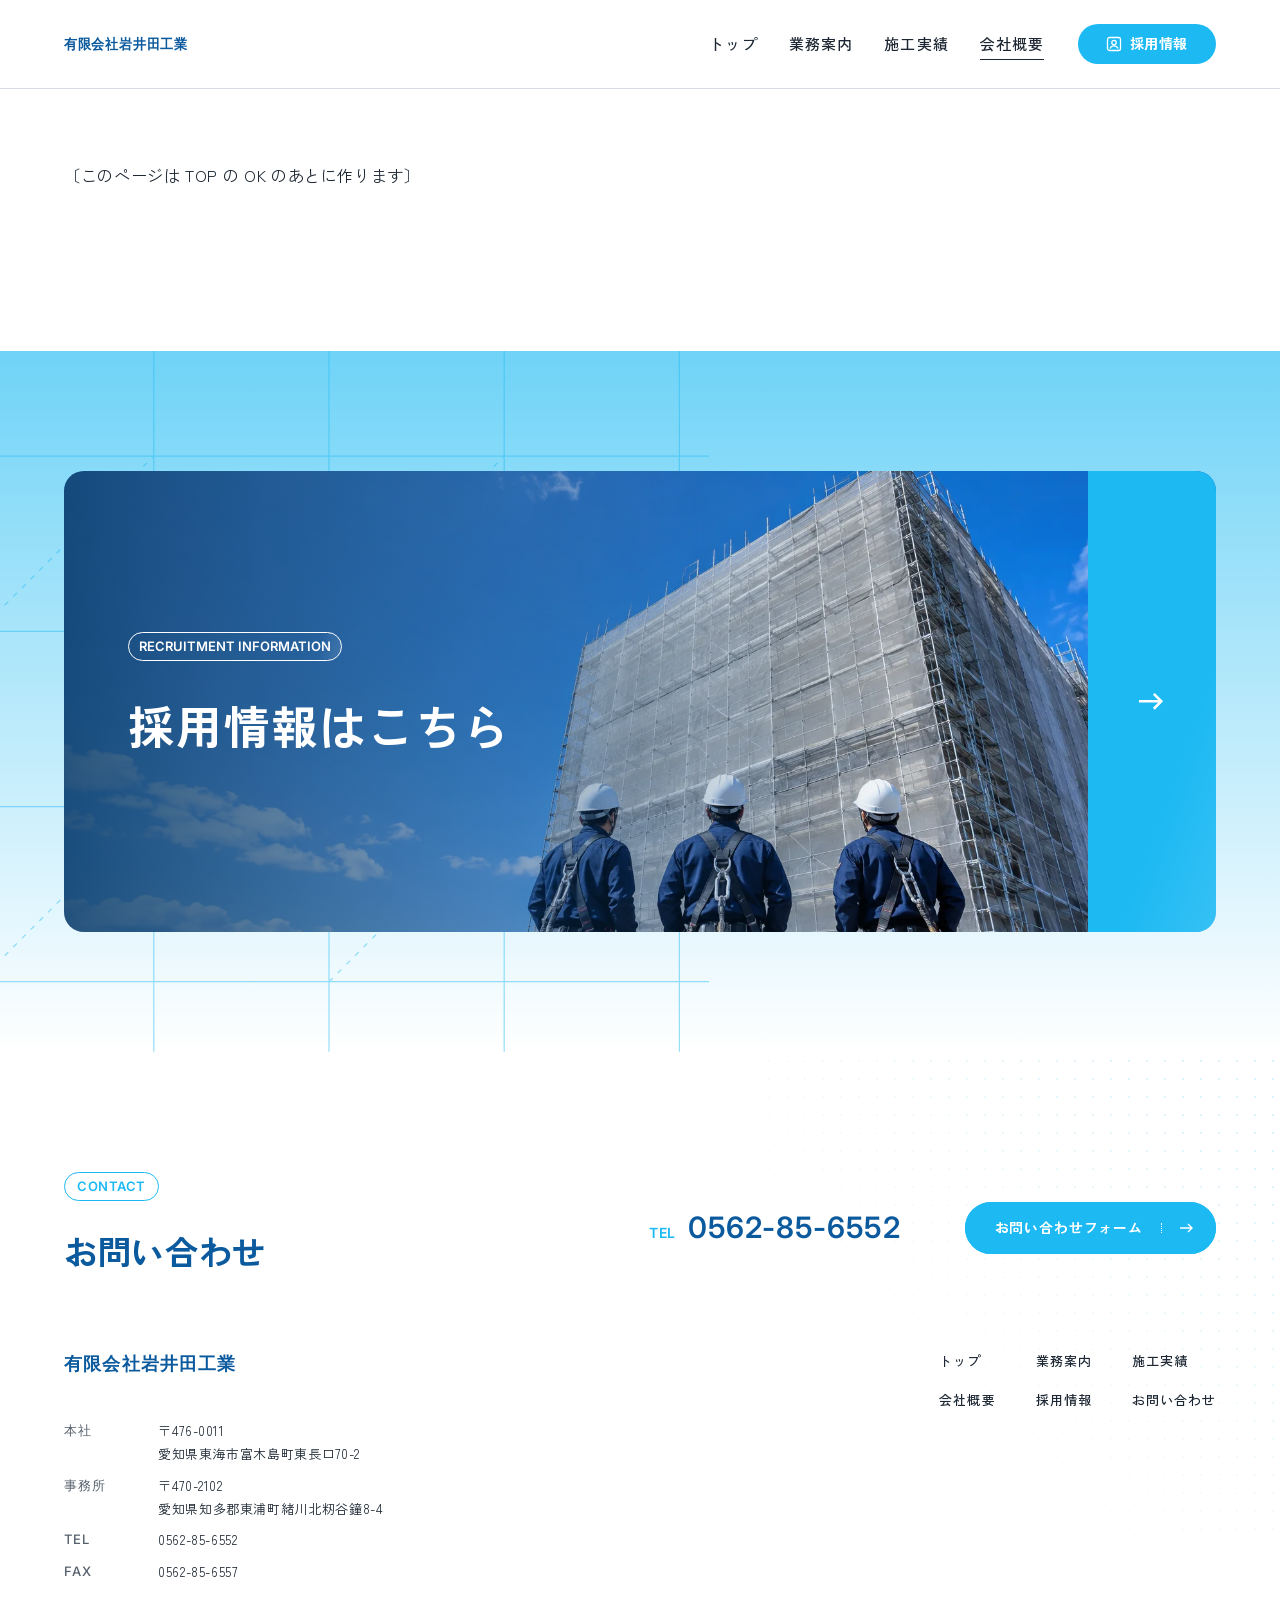
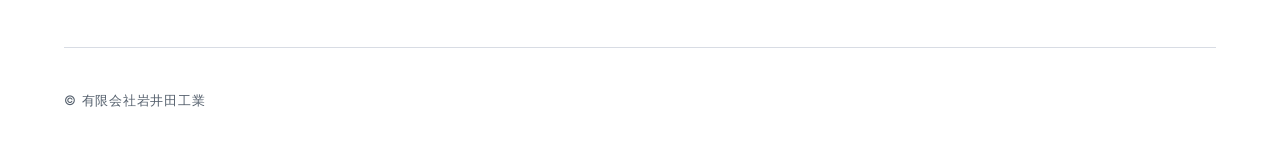
==== commit 0e499195: "表示を更新（2026-11-25）" ====
--- a/company/index.html
+++ b/company/index.html
@@ -20,19 +20,19 @@
 <link rel="preconnect" href="https://fonts.googleapis.com">
 <link rel="preconnect" href="https://fonts.gstatic.com" crossorigin>
 <link href="https://fonts.googleapis.com/css2?family=Inter:wght@500;600;700&family=Oswald:wght@500&family=Zen+Kaku+Gothic+Antique:wght@400;500;700&display=swap" rel="stylesheet">
-<link rel="icon" href="../assets/favicon.ico?v=20261125212442" sizes="any">
-<link rel="icon" href="../assets/favicon-32.png?v=20261125212442" type="image/png" sizes="32x32">
-<link rel="apple-touch-icon" href="../assets/apple-touch-icon.png?v=20261125212442">
-<link rel="stylesheet" href="../tokens.css?v=20261125212442">
-<link rel="stylesheet" href="../base.css?v=20261125212442">
-<link rel="stylesheet" href="../style.css?v=20261125212442">
+<link rel="icon" href="../assets/favicon.ico?v=20261125213139" sizes="any">
+<link rel="icon" href="../assets/favicon-32.png?v=20261125213139" type="image/png" sizes="32x32">
+<link rel="apple-touch-icon" href="../assets/apple-touch-icon.png?v=20261125213139">
+<link rel="stylesheet" href="../tokens.css?v=20261125213139">
+<link rel="stylesheet" href="../base.css?v=20261125213139">
+<link rel="stylesheet" href="../style.css?v=20261125213139">
 </head>
 <body class="is-sub is-sub--company">
 
 <header class="header">
   <a class="logo" href="../" aria-label="有限会社岩井田工業 トップへ">
-    <img class="logo__w" src="../assets/logo_w.svg?v=20261125212442" alt="" width="460" height="60">
-    <img class="logo__c" src="../assets/logo.svg?v=20261125212442" alt="" width="460" height="60">
+    <img class="logo__w" src="../assets/logo_w.svg?v=20261125213139" alt="" width="460" height="60">
+    <img class="logo__c" src="../assets/logo.svg?v=20261125213139" alt="" width="460" height="60">
   </a>
   <nav class="nav" aria-label="メインメニュー">
     <ul class="nav__list">
@@ -60,13 +60,15 @@
   <a class="drawer__tel" href="tel:0562856552" style="--i:6"><span class="drawer__tel-label">お電話でのお問い合わせ</span><span class="drawer__tel-num nb">0562-85-6552</span></a>
 </div>
 
+<div class="progress" aria-hidden="true"><span></span></div>
+<span class="cursor" aria-hidden="true"></span>
 <main>
 <section class="sec" data-todo data-page-todo><div class="wrap"><p>〔このページは TOP の OK のあとに作ります〕</p></div></section>
 
     <div class="duo deco-sec" id="recruit">
     <svg class="pipes pipes--duo" viewBox="0 0 880 800" aria-hidden="true" preserveAspectRatio="xMidYMid slice"><path d="M40 0V800"/><path d="M240 0V800"/><path d="M440 0V800"/><path d="M640 0V800"/><path d="M840 0V800"/><path d="M0 120H880"/><path d="M0 320H880"/><path d="M0 520H880"/><path d="M0 720H880"/><path class="brace" d="M40 320L240 120"/><path class="brace" d="M240 520L440 320"/><path class="brace" d="M440 320L640 120"/><path class="brace" d="M640 520L840 320"/><path class="brace" d="M40 720L240 520"/><path class="brace" d="M440 720L640 520"/></svg>
     <a class="rec-band" href="https://iwaida-kogyo-recruit.com/saiyou/" target="_blank" rel="noopener">
-      <span class="rec-band__shine" aria-hidden="true"></span><span class="rec-band__photo"><img src="../assets/recruit.webp?v=20261125212442" alt="" width="1792" height="768" loading="lazy"></span>
+      <span class="rec-band__shine" aria-hidden="true"></span><span class="rec-band__photo"><img src="../assets/recruit.webp?v=20261125213139" alt="" width="1792" height="768" loading="lazy"></span>
       <span class="rec-band__in" data-on-photo>
         <span class="lbl lbl--w" aria-hidden="true">RECRUITMENT INFORMATION</span>
         <span class="rec-band__ttl">採用情報はこちら</span>
@@ -89,7 +91,7 @@
   </div>
   <div class="wrap footer__top">
     <div class="footer__co">
-      <a class="footer__logo" href="../" aria-label="有限会社岩井田工業 トップへ"><img src="../assets/logo.svg?v=20261125212442" alt="" width="460" height="60" loading="lazy"></a>
+      <a class="footer__logo" href="../" aria-label="有限会社岩井田工業 トップへ"><img src="../assets/logo.svg?v=20261125213139" alt="" width="460" height="60" loading="lazy"></a>
       <dl class="footer__info">
         <dt>本社</dt><dd><span class="nb">〒476-0011</span><br>愛知県東海市<wbr>富木島町<wbr>東長口70-2</dd>
         <dt>事務所</dt><dd><span class="nb">〒470-2102</span><br>愛知県知多郡<wbr>東浦町<wbr>緒川北籾谷鐘8-4</dd>
@@ -109,6 +111,6 @@
   <p class="wrap footer__copy">© 有限会社岩井田工業</p>
 </footer>
 
-<script src="../site.js?v=20261125212442"></script>
+<script src="../site.js?v=20261125213139"></script>
 </body>
 </html>
--- a/style.css
+++ b/style.css
@@ -252,3 +252,40 @@
 .company__txt .pbtn { min-height: 64px; padding: 0 28px 0 40px; font-size: 16px; gap: 24px; }
 
 .list { position: relative; z-index: 1; background: var(--c-base); box-shadow: 0 0 0 32px var(--c-base); }
+
+.progress { position: fixed; left: 0; top: 0; z-index: 60; width: 100%; height: 3px; pointer-events: none; }
+.progress span { display: block; height: 100%; background: linear-gradient(90deg, var(--c-sky-1), var(--c-sub), var(--c-sub-deep)); transform: scaleX(var(--p, 0)); transform-origin: left; }
+
+.cursor { position: fixed; left: 0; top: 0; z-index: 70; width: 36px; height: 36px; margin: -18px 0 0 -18px; border: 1.5px solid var(--c-sub); border-radius: 50%; pointer-events: none; opacity: 0; transition: width 0.3s var(--ease), height 0.3s var(--ease), margin 0.3s var(--ease), background-color 0.3s var(--ease), opacity 0.3s; }
+.cursor.is-on { opacity: 0.8; }
+.cursor.is-link { width: 64px; height: 64px; margin: -32px 0 0 -32px; background: var(--c-w35); }
+
+.fv__spark { position: absolute; inset: 0; z-index: 1; pointer-events: none; }
+.fv__spark span { position: absolute; left: var(--x); top: var(--y); width: 6px; height: 6px; border-radius: 50%; background: var(--c-base); box-shadow: 0 0 12px 3px var(--c-w60); opacity: 0; animation: spark 4.2s ease-in-out var(--d) infinite; }
+@keyframes spark { 0%, 100% { opacity: 0; transform: translateY(10px) scale(0.6); } 50% { opacity: 0.9; transform: translateY(-16px) scale(1); } }
+.fv__sweep { position: absolute; inset: 0; z-index: 1; pointer-events: none; background: linear-gradient(105deg, var(--c-w0) 35%, var(--c-w35) 48%, var(--c-w0) 60%); background-size: 260% 100%; mix-blend-mode: soft-light; animation: shine 7s ease-in-out 2.5s infinite; }
+
+.seg { display: inline-block; white-space: nowrap; }
+.ch { display: inline-block; opacity: 0; transform: translateY(0.6em) rotate(6deg); transition: opacity 0.6s var(--ease), transform 0.8s var(--ease); transition-delay: calc(var(--i) * 0.035s); }
+.is-on .ch, .ch-on .ch { opacity: 1; transform: none; }
+
+.lbl { position: relative; overflow: hidden; }
+.lbl::after { content: ""; position: absolute; inset: 0; background: linear-gradient(100deg, var(--c-w0) 30%, var(--c-w60) 50%, var(--c-w0) 70%); background-size: 300% 100%; animation: shine 4s ease-in-out infinite; }
+
+.pbtn, .circle-btn { position: relative; }
+.pbtn::after, .circle-btn::after { content: ""; position: absolute; inset: 0; border-radius: inherit; border: 2px solid var(--c-sub); animation: ripple 2.4s ease-out infinite; pointer-events: none; }
+@keyframes ripple { from { opacity: 0.7; transform: scale(1); } to { opacity: 0; transform: scale(1.25, 1.6); } }
+
+.ach__track img { animation: bob 5s ease-in-out infinite alternate; }
+.ach__track li:nth-child(3n) img { animation-delay: -2s; }
+.ach__track li:nth-child(3n+1) img { animation-delay: -3.5s; }
+@keyframes bob { from { transform: scale(1.04) translateY(-6px); } to { transform: scale(1.1) translateY(6px); } }
+
+.fl { translate: 0 var(--py, 0px); }
+
+.list.rv li { opacity: 0; transform: translateX(40px); transition: opacity 0.7s var(--ease), transform 0.9s var(--ease); }
+.list.rv.is-on li { opacity: 1; transform: none; }
+.list.rv.is-on li:nth-child(2) { transition-delay: 0.12s; }
+.list.rv.is-on li:nth-child(3) { transition-delay: 0.24s; }
+.list.rv.is-on li:nth-child(4) { transition-delay: 0.36s; }
+@media (prefers-reduced-motion: reduce) { .fv__spark, .fv__sweep, .cursor, .lbl::after, .pbtn::after, .circle-btn::after { display: none; } .ch { opacity: 1; transform: none; } }
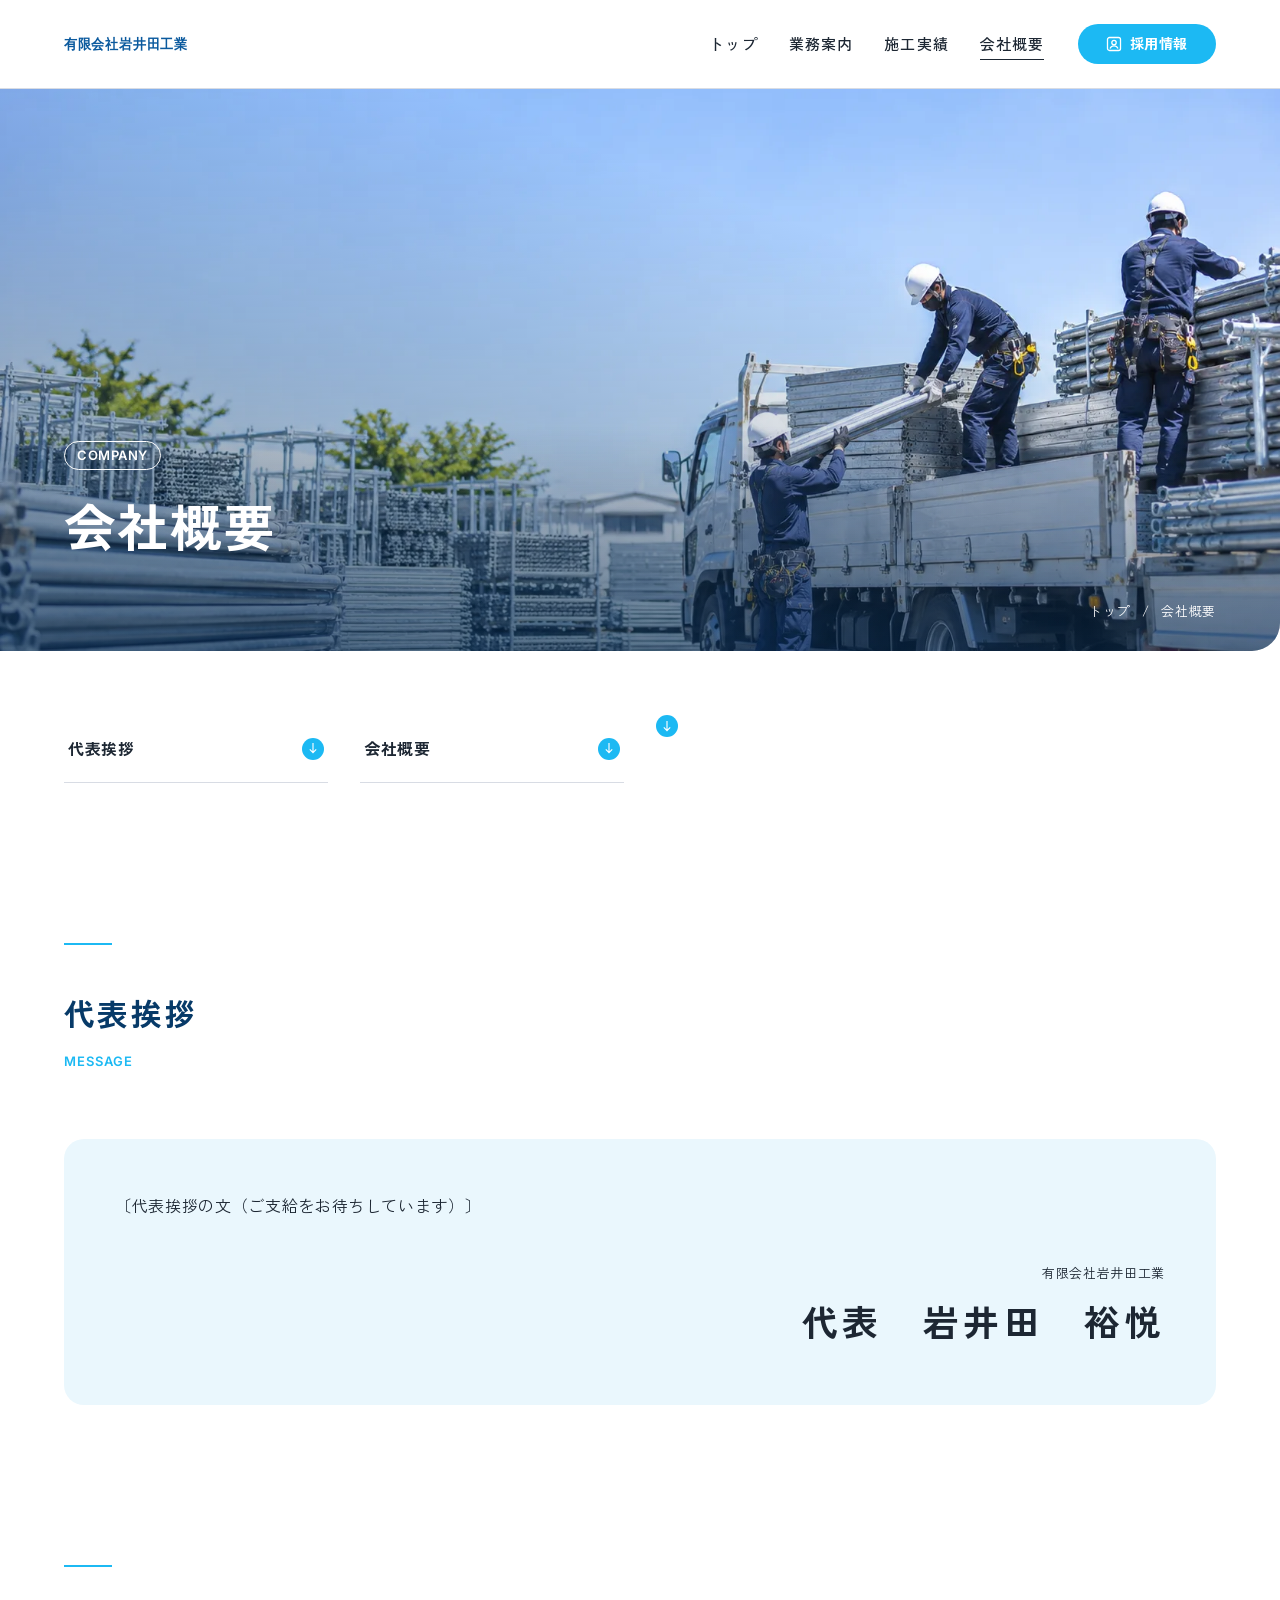
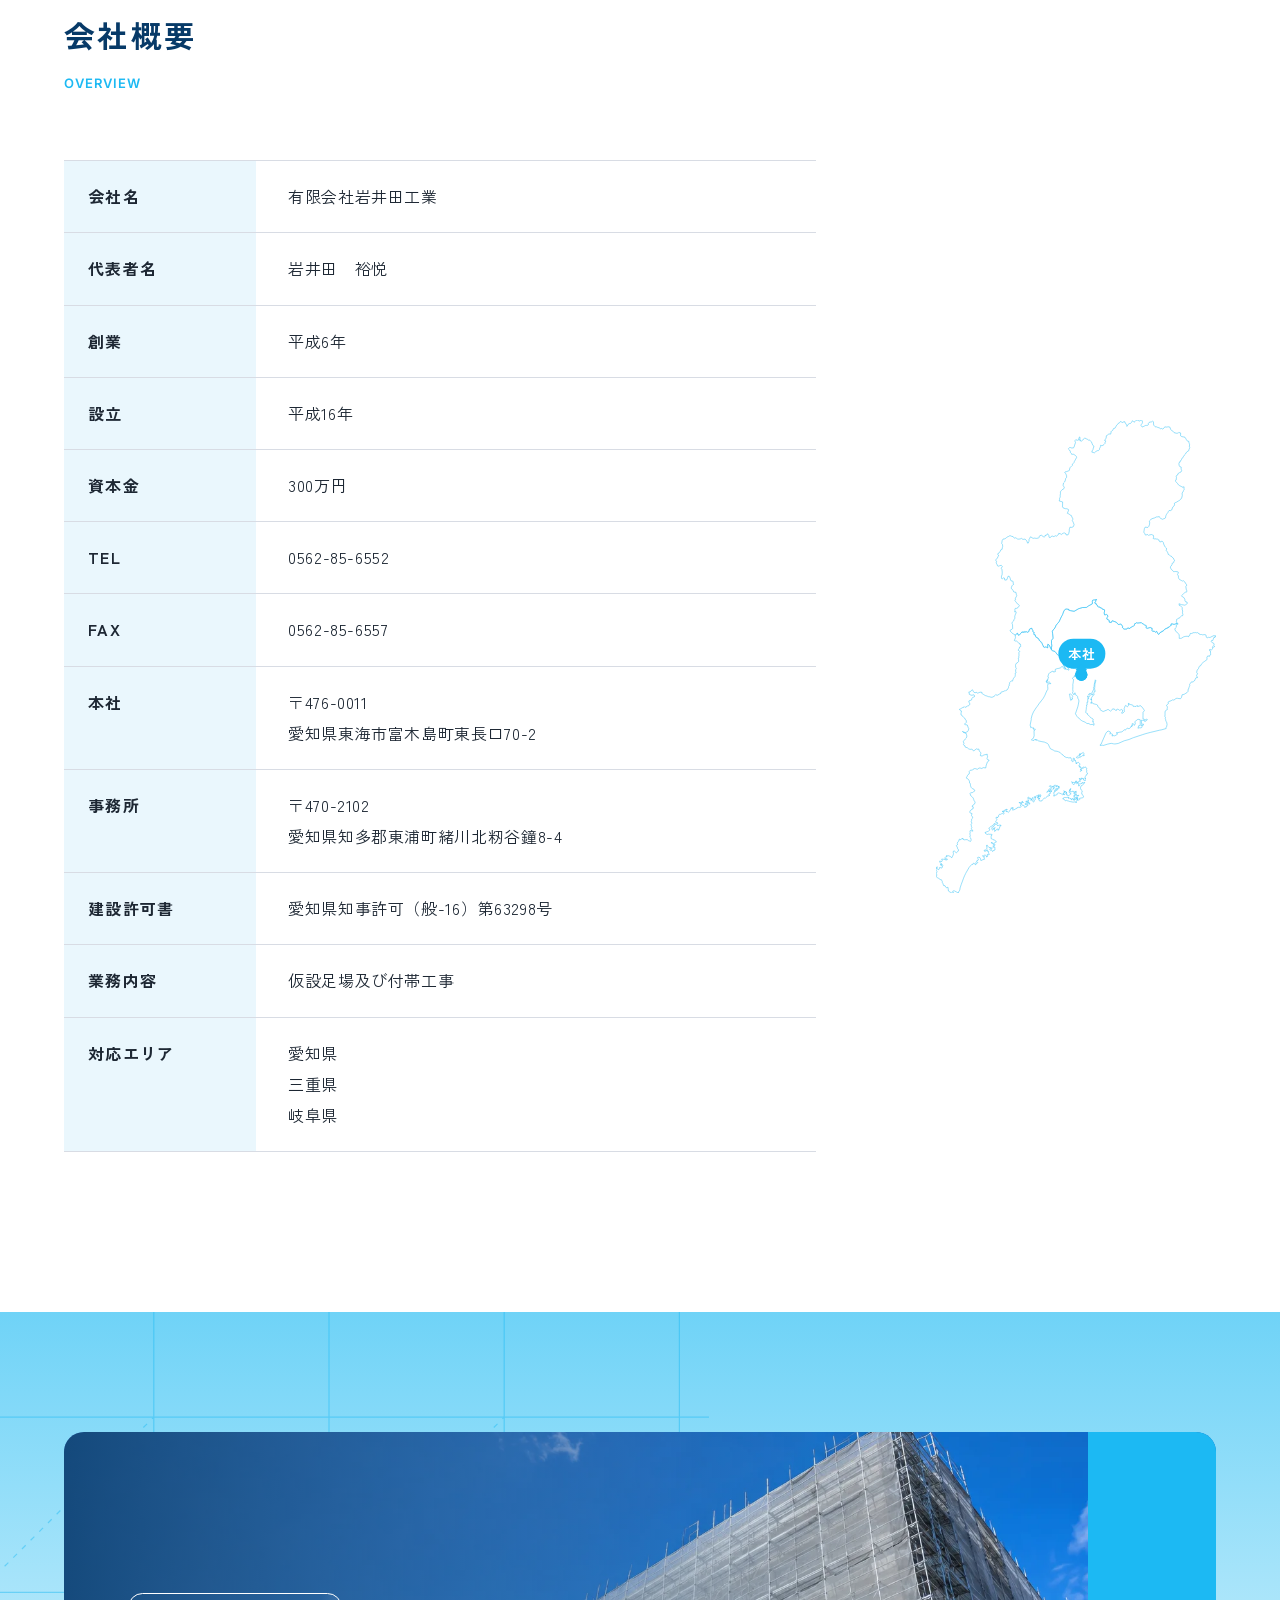
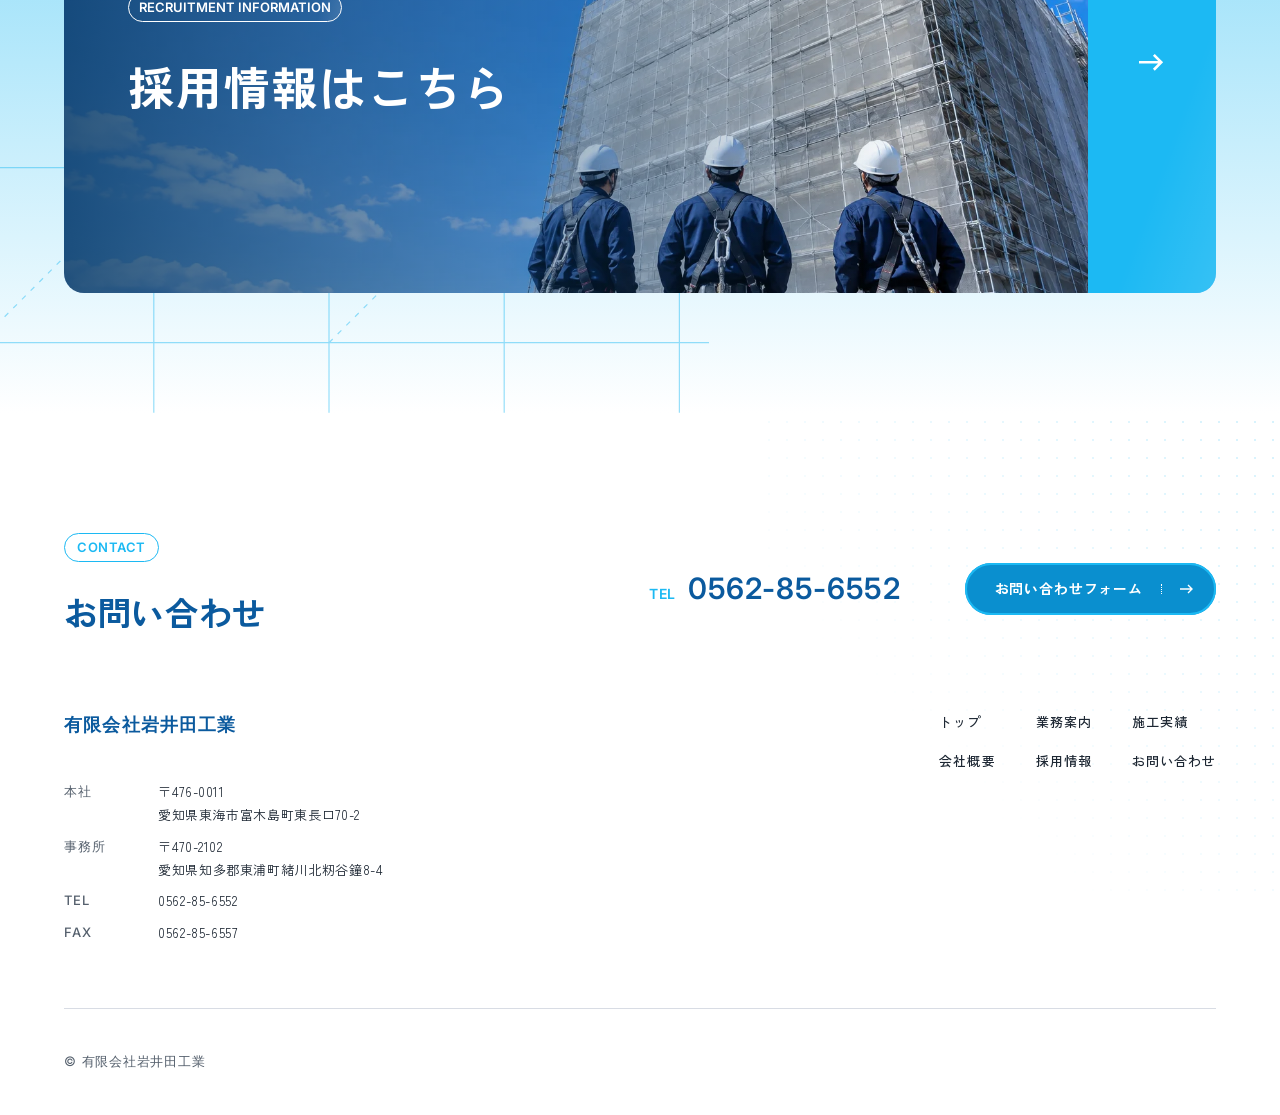
==== commit 1ba1aa8a: "表示を更新（2026-11-26）" ====
--- a/company/index.html
+++ b/company/index.html
@@ -6,33 +6,33 @@
 <meta name="robots" content="noindex, nofollow">
 <meta name="generator" content="SPINOVA HP kit v1.0 master">
 <title>会社概要｜有限会社岩井田工業</title>
-<meta name="description" content="〔このページの説明を1文で〕">
+<meta name="description" content="有限会社岩井田工業の会社概要・代表挨拶・対応エリア（愛知県・三重県・岐阜県）です。">
 <meta property="og:type" content="article">
 <meta property="og:site_name" content="有限会社岩井田工業">
 <meta property="og:title" content="会社概要｜有限会社岩井田工業">
-<meta property="og:description" content="〔このページの説明を1文で〕">
-<meta property="og:url" content="https://example-hp.pages.dev/company/">
-<meta property="og:image" content="https://example-hp.pages.dev/assets/ogp.jpg?v=20261124a">
+<meta property="og:description" content="有限会社岩井田工業の会社概要・代表挨拶・対応エリア（愛知県・三重県・岐阜県）です。">
+<meta property="og:url" content="https://hse-inc.github.io/iwaida-hp/company/">
+<meta property="og:image" content="https://hse-inc.github.io/iwaida-hp/assets/ogp.jpg?v=20261124a">
 <meta property="og:image:width" content="1200">
 <meta property="og:image:height" content="630">
 <meta name="twitter:card" content="summary_large_image">
-<meta name="twitter:image" content="https://example-hp.pages.dev/assets/ogp.jpg?v=20261124a">
+<meta name="twitter:image" content="https://hse-inc.github.io/iwaida-hp/assets/ogp.jpg?v=20261124a">
 <link rel="preconnect" href="https://fonts.googleapis.com">
 <link rel="preconnect" href="https://fonts.gstatic.com" crossorigin>
 <link href="https://fonts.googleapis.com/css2?family=Inter:wght@500;600;700&family=Oswald:wght@500&family=Zen+Kaku+Gothic+Antique:wght@400;500;700&display=swap" rel="stylesheet">
-<link rel="icon" href="../assets/favicon.ico?v=20261125213139" sizes="any">
-<link rel="icon" href="../assets/favicon-32.png?v=20261125213139" type="image/png" sizes="32x32">
-<link rel="apple-touch-icon" href="../assets/apple-touch-icon.png?v=20261125213139">
-<link rel="stylesheet" href="../tokens.css?v=20261125213139">
-<link rel="stylesheet" href="../base.css?v=20261125213139">
-<link rel="stylesheet" href="../style.css?v=20261125213139">
+<link rel="icon" href="../assets/favicon.ico?v=20261126115019" sizes="any">
+<link rel="icon" href="../assets/favicon-32.png?v=20261126115019" type="image/png" sizes="32x32">
+<link rel="apple-touch-icon" href="../assets/apple-touch-icon.png?v=20261126115019">
+<link rel="stylesheet" href="../tokens.css?v=20261126115019">
+<link rel="stylesheet" href="../base.css?v=20261126115019">
+<link rel="stylesheet" href="../style.css?v=20261126115019">
 </head>
 <body class="is-sub is-sub--company">
 
 <header class="header">
   <a class="logo" href="../" aria-label="有限会社岩井田工業 トップへ">
-    <img class="logo__w" src="../assets/logo_w.svg?v=20261125213139" alt="" width="460" height="60">
-    <img class="logo__c" src="../assets/logo.svg?v=20261125213139" alt="" width="460" height="60">
+    <img class="logo__w" src="../assets/logo_w.svg?v=20261126115019" alt="" width="460" height="60">
+    <img class="logo__c" src="../assets/logo.svg?v=20261126115019" alt="" width="460" height="60">
   </a>
   <nav class="nav" aria-label="メインメニュー">
     <ul class="nav__list">
@@ -63,12 +63,40 @@
 <div class="progress" aria-hidden="true"><span></span></div>
 <span class="cursor" aria-hidden="true"></span>
 <main>
-<section class="sec" data-todo data-page-todo><div class="wrap"><p>〔このページは TOP の OK のあとに作ります〕</p></div></section>
+    <section class="sh">
+    <div class="sh__panel">
+      <img class="sh__img" data-bleed src="../assets/sub-company.webp?v=20261126115019" alt="" width="1600" height="900">
+      <div class="sh__in wrap" data-on-photo>
+        <p class="lbl lbl--w rv" aria-hidden="true">COMPANY</p>
+        <h1 class="sh__ttl rv">会社概要</h1>
+      </div>
+      <ol class="crumb sh__crumb" data-on-photo><li><a href="../">トップ</a></li><li>会社概要</li></ol>
+    </div>
+  </section>
+  <nav class="anc wrap" aria-label="ページ内の目次"><ul class="anc__list rv"><li><a class="anc__a" href="#message"><span>代表挨拶</span><span class="anc__ic"><svg viewBox="0 0 10 14" aria-hidden="true"><path d="M5 0v12M1 8l4 4 4-4" fill="none" stroke="currentColor" stroke-width="1.4"/></svg></span></a></li><li><a class="anc__a" href="#overview"><span>会社概要</span><span class="anc__ic"><svg viewBox="0 0 10 14" aria-hidden="true"><path d="M5 0v12M1 8l4 4 4-4" fill="none" stroke="currentColor" stroke-width="1.4"/></svg></span></a></li><span class="anc__ic"><svg viewBox="0 0 10 14" aria-hidden="true"><path d="M5 0v12M1 8l4 4 4-4" fill="none" stroke="currentColor" stroke-width="1.4"/></svg></span></a></li></ul></nav>
+
+  <section class="sec co-sec" id="message">
+    <div class="wrap">
+      <div class="ttl2 rv"><h2 class="ttl2__ja">代表挨拶</h2><p class="ttl2__en" aria-hidden="true">MESSAGE</p></div>
+      <div class="msg rv">
+        <p class="msg__txt" data-todo>〔代表挨拶の文（ご支給をお待ちしています）〕</p>
+        <p class="msg__sign">有限会社岩井田工業<br><span class="msg__name">代表　岩井田　裕悦</span></p>
+      </div>
+    </div>
+  </section>
+
+  <section class="sec co-sec" id="overview">
+    <div class="wrap">
+      <div class="ttl2 rv"><h2 class="ttl2__ja">会社概要</h2><p class="ttl2__en" aria-hidden="true">OVERVIEW</p></div>
+      <div class="ov"><dl class="info info--co rv"><dt>会社名</dt><dd>有限会社岩井田工業</dd><dt>代表者名</dt><dd>岩井田　裕悦</dd><dt>創業</dt><dd>平成6年</dd><dt>設立</dt><dd>平成16年</dd><dt>資本金</dt><dd>300万円</dd><dt>TEL</dt><dd><a class="nb" href="tel:0562856552">0562-85-6552</a></dd><dt>FAX</dt><dd><span class="nb">0562-85-6557</span></dd><dt>本社</dt><dd><span class="nb">〒476-0011</span><br>愛知県<wbr>東海市<wbr>富木島町<wbr>東長口70-2</dd><dt>事務所</dt><dd><span class="nb">〒470-2102</span><br>愛知県<wbr>知多郡<wbr>東浦町<wbr>緒川北籾谷鐘8-4</dd><dt>建設許可書</dt><dd>愛知県知事許可<wbr>（般-16）<wbr>第63298号</dd><dt>業務内容</dt><dd>仮設足場及び<wbr>付帯工事</dd><dt>対応エリア</dt><dd>愛知県<br>三重県<br>岐阜県</dd></dl>
+      <div class="ov__map rv"><img src="../assets/map-tokai.svg?v=20261126115019" alt="" width="1000" height="1688" loading="lazy"><span class="pin" aria-hidden="true">本社<span class="pin__pulse"></span></span></div></div>
+    </div>
+  </section>
 
     <div class="duo deco-sec" id="recruit">
-    <svg class="pipes pipes--duo" viewBox="0 0 880 800" aria-hidden="true" preserveAspectRatio="xMidYMid slice"><path d="M40 0V800"/><path d="M240 0V800"/><path d="M440 0V800"/><path d="M640 0V800"/><path d="M840 0V800"/><path d="M0 120H880"/><path d="M0 320H880"/><path d="M0 520H880"/><path d="M0 720H880"/><path class="brace" d="M40 320L240 120"/><path class="brace" d="M240 520L440 320"/><path class="brace" d="M440 320L640 120"/><path class="brace" d="M640 520L840 320"/><path class="brace" d="M40 720L240 520"/><path class="brace" d="M440 720L640 520"/></svg>
+    <svg data-bleed class="pipes pipes--duo" viewBox="0 0 880 800" aria-hidden="true" preserveAspectRatio="xMidYMid slice"><path d="M40 0V800"/><path d="M240 0V800"/><path d="M440 0V800"/><path d="M640 0V800"/><path d="M840 0V800"/><path d="M0 120H880"/><path d="M0 320H880"/><path d="M0 520H880"/><path d="M0 720H880"/><path class="brace" d="M40 320L240 120"/><path class="brace" d="M240 520L440 320"/><path class="brace" d="M440 320L640 120"/><path class="brace" d="M640 520L840 320"/><path class="brace" d="M40 720L240 520"/><path class="brace" d="M440 720L640 520"/></svg>
     <a class="rec-band" href="https://iwaida-kogyo-recruit.com/saiyou/" target="_blank" rel="noopener">
-      <span class="rec-band__shine" aria-hidden="true"></span><span class="rec-band__photo"><img src="../assets/recruit.webp?v=20261125213139" alt="" width="1792" height="768" loading="lazy"></span>
+      <span class="rec-band__shine" aria-hidden="true"></span><span class="rec-band__photo"><img src="../assets/recruit.webp?v=20261126115019" alt="" width="1792" height="768" loading="lazy"></span>
       <span class="rec-band__in" data-on-photo>
         <span class="lbl lbl--w" aria-hidden="true">RECRUITMENT INFORMATION</span>
         <span class="rec-band__ttl">採用情報はこちら</span>
@@ -91,7 +119,7 @@
   </div>
   <div class="wrap footer__top">
     <div class="footer__co">
-      <a class="footer__logo" href="../" aria-label="有限会社岩井田工業 トップへ"><img src="../assets/logo.svg?v=20261125213139" alt="" width="460" height="60" loading="lazy"></a>
+      <a class="footer__logo" href="../" aria-label="有限会社岩井田工業 トップへ"><img src="../assets/logo.svg?v=20261126115019" alt="" width="460" height="60" loading="lazy"></a>
       <dl class="footer__info">
         <dt>本社</dt><dd><span class="nb">〒476-0011</span><br>愛知県東海市<wbr>富木島町<wbr>東長口70-2</dd>
         <dt>事務所</dt><dd><span class="nb">〒470-2102</span><br>愛知県知多郡<wbr>東浦町<wbr>緒川北籾谷鐘8-4</dd>
@@ -111,6 +139,6 @@
   <p class="wrap footer__copy">© 有限会社岩井田工業</p>
 </footer>
 
-<script src="../site.js?v=20261125213139"></script>
+<script src="../site.js?v=20261126115019"></script>
 </body>
 </html>
--- a/tokens.css
+++ b/tokens.css
@@ -66,6 +66,11 @@
   --c-sky-1: #6fd3f7;   
   --c-grad: linear-gradient(180deg, var(--c-sky-1), var(--c-sub) 45%, var(--c-sub-deep));
 
+  --c-btn: #0a8fcf;   
+  --c-fv-shade: rgba(4, 40, 78, 0.45);
+  --c-fv-shade-2: rgba(4, 40, 78, 0.15);
+  --c-fv-shade-pc: rgba(6, 40, 90, 0.62);
+
   
   --c-w0: rgba(255, 255, 255, 0);
   --c-w35: rgba(255, 255, 255, 0.35);
--- a/style.css
+++ b/style.css
@@ -1,6 +1,5 @@
-.fv__photo, .about__photo, .media__img, .company__photo, .duo__photo, .row__img { overflow: hidden; background: var(--c-ph-1); }
-.about__photo, .media__img, .company__photo, .row__img { position: relative; }
-.fv__photo img, .about__photo img, .media__img img, .company__photo img, .duo__photo img, .row__img img { width: 100%; height: 100%; object-fit: cover; }
+.fv__photo { overflow: hidden; background: var(--c-ph-1); }
+.fv__photo img { width: 100%; height: 100%; object-fit: cover; }
 
 .header:not(.is-scrolled) .nav__list { text-shadow: 0 1px 8px var(--c-shade); }
 .pill--recruit { display: inline-flex; align-items: center; gap: 8px; min-height: 40px; padding-inline: 14px; background: var(--c-sub-deep); font-family: var(--ff-body); font-weight: 700; font-size: 14px; letter-spacing: 0.04em; }
@@ -22,7 +21,7 @@
 .fv__photo { position: absolute; inset: 0; }
 .fv__slide { position: absolute; inset: 0; opacity: 0; object-position: 50% 0%; transform: scale(1.06); transition: opacity 1.6s var(--ease), transform 7s linear; }
 .fv__slide.is-cur { opacity: 1; transform: none; }
-.fv__photo::after { content: ""; position: absolute; inset: 0; background: linear-gradient(180deg, var(--c-shade-0) 55%, var(--c-sub) 100%), linear-gradient(90deg, var(--c-haze-l), var(--c-shade-0) 55%), var(--c-haze); }
+.fv__photo::after { content: ""; position: absolute; inset: 0; background: linear-gradient(180deg, var(--c-fv-shade), var(--c-fv-shade-2) 45%, var(--c-sub) 100%); }
 .fv__body { position: absolute; left: var(--gutter); right: var(--gutter); top: calc(var(--header-h) + 5svh); z-index: 2; display: grid; justify-items: start; }
 .fv__catch { font-weight: 500; font-size: var(--fs-fv); line-height: var(--lh-fv); letter-spacing: 0.02em; text-shadow: 0 2px 20px var(--c-haze-l); }
 .fv__en { margin-top: clamp(16px, 2.2vw, 30px); font-family: var(--ff-en); font-weight: 700; font-size: var(--fs-fv-en); line-height: 1.7; letter-spacing: 0.03em; }
@@ -53,7 +52,7 @@
 .fv__rec-main { display: grid; align-content: center; justify-items: center; gap: 6px; padding: 12px 18px; }
 .fv__rec-en { display: flex; align-items: center; gap: 8px; font-family: var(--ff-cond); font-weight: 500; font-size: 38px; line-height: 1; letter-spacing: 0.01em; }
 .fv__rec-to { width: 20px; }
-.fv__rec-ja { position: relative; width: 100%; text-align: center; font-weight: 700; font-size: 13px; letter-spacing: 0.08em; }
+.fv__rec-ja { position: relative; width: 100%; text-align: center; font-weight: 700; font-size: 13px; letter-spacing: 0.08em; color: var(--c-sub-deep); }
 .fv__rec-ja::before, .fv__rec-ja::after { content: ""; position: absolute; top: -2px; bottom: -2px; width: 6px; border: 1.5px solid currentColor; }
 .fv__rec-ja::before { left: 0; border-right: 0; }
 .fv__rec-ja::after { right: 0; border-left: 0; }
@@ -65,7 +64,7 @@
 @media (min-width: 960px) {
   .fv__slide { object-position: center; transform-origin: 8% 0; transform: scale(1.22); }   
   .fv__slide.is-cur { transform: scale(1.16); }
-  .fv__photo::after { background: linear-gradient(90deg, var(--c-haze-l), var(--c-shade-0) 55%), var(--c-haze); }
+  .fv__photo::after { background: linear-gradient(90deg, var(--c-fv-shade-pc), var(--c-shade-0) 60%); }
   .fv__body { left: 8.75vw; right: auto; top: 29.5%; }
   .fv__news { left: 0; right: auto; bottom: 26px; width: clamp(340px, 32vw, 460px); height: 78px; display: flex; align-items: center; gap: 12px; padding: 0 24px; border-radius: 0 6px 6px 0; }
   .fv__news-date { font-size: 14px; }
@@ -76,15 +75,13 @@
 .lbl { display: inline-block; padding: 1px 12px; border: 1px solid var(--c-sub); border-radius: 999px; color: var(--c-sub); font-family: var(--ff-en); font-weight: 600; font-size: 13px; letter-spacing: 0.04em; text-transform: uppercase; }
 .lbl--w { border-color: var(--c-base); color: var(--c-base); }
 .h2 { font-weight: 700; font-size: clamp(28px, 3.6vw, 50px); line-height: 1.45; letter-spacing: 0.02em; color: var(--c-sub-deep); }
-.h2--w { color: var(--c-base); }
 .head-c { display: grid; justify-items: center; gap: var(--sp-p); text-align: center; }
-.pbtn { display: inline-flex; align-items: center; gap: 18px; min-height: 52px; padding: 0 22px 0 30px; border-radius: 999px; background: var(--c-sub); color: var(--c-base); font-weight: 700; font-size: 14px; letter-spacing: 0.06em; transition: background-color 0.35s var(--ease); }
+.pbtn { display: inline-flex; align-items: center; gap: 18px; min-height: 52px; padding: 0 22px 0 30px; border-radius: 999px; background: var(--c-btn); color: var(--c-base); font-weight: 700; font-size: 14px; letter-spacing: 0.06em; transition: background-color 0.35s var(--ease); }
 .pbtn__arw { display: grid; place-items: center; padding-left: 18px; border-left: 1px dotted var(--c-base); }
 .pbtn__arw svg { width: 14px; transition: transform 0.35s var(--ease); }
 @media (hover: hover) { .pbtn:hover { background: var(--c-sub-deep); } .pbtn:hover .pbtn__arw svg { transform: translateX(4px); } }
 .more { margin-top: var(--sp-g); display: flex; justify-content: center; }
 @media (min-width: 960px) { .more { justify-content: flex-end; } }
-@media (max-width: 959px) { .pc { display: none; } }
 
 .work__in { margin-top: var(--sp-g); display: grid; gap: var(--sp-g); }
 .work__photo { position: relative; margin-left: calc(50% - 50vw); }
@@ -133,7 +130,9 @@
 .ach > * { position: relative; z-index: 1; }
 .ach__head { display: grid; justify-items: center; gap: var(--sp-p); text-align: center; }
 @media (min-width: 960px) { .ach__head { justify-items: start; text-align: left; } }
-.ach__lead { max-width: 30em; }
+.ach__lead { max-width: 30em; color: var(--c-sub-ink); }
+.ach__head .h2 { color: var(--c-sub-ink); }
+.ach__head .lbl { border-color: var(--c-sub-deep); color: var(--c-sub-deep); }
 .ach__flow { margin-top: var(--sp-g); overflow: hidden; }
 .ach__track { display: flex; gap: clamp(24px, 3vw, 48px); width: max-content; padding-block: 12px 180px; animation: ach-flow 70s linear infinite; }
 .ach__track li { flex: none; width: clamp(210px, 19vw, 280px); aspect-ratio: 5 / 7; overflow: hidden; border-radius: 999px; box-shadow: 0 0 0 8px var(--c-sub-deep); transition: transform 0.6s var(--ease); }
@@ -142,7 +141,7 @@
 @keyframes ach-flow { to { transform: translateX(-50%); } }
 .ach__more { margin-top: calc(var(--sp-b) * -1); display: flex; justify-content: center; }
 @media (min-width: 960px) { .ach__more { justify-content: flex-end; } }
-.circle-btn { display: grid; place-items: center; align-content: center; gap: 6px; width: 132px; aspect-ratio: 1; border-radius: 50%; background: var(--c-sub); color: var(--c-base); font-weight: 700; font-size: 14px; line-height: 1.5; text-align: center; }
+.circle-btn { display: grid; place-items: center; align-content: center; gap: 6px; width: 132px; aspect-ratio: 1; border-radius: 50%; background: var(--c-btn); color: var(--c-base); font-weight: 700; font-size: 14px; line-height: 1.5; text-align: center; }
 .circle-btn svg { width: 14px; }
 @media (hover: hover) { .circle-btn:hover { background: var(--c-base); color: var(--c-sub-deep); } }
 
@@ -168,22 +167,6 @@
 @media (max-width: 959px) { .footer__nav { grid-template-columns: 1fr; gap: 20px; } }
 @media (min-width: 960px) { .footer__contact { grid-template-columns: 1fr auto auto; align-items: center; column-gap: var(--sp-g); } }
 
-.cards { display: grid; gap: var(--sp-b); }
-.card { display: grid; gap: var(--sp-p); padding: var(--sp-b); border-radius: var(--radius); background: var(--c-sub-ink); color: var(--c-base); }
-.card__no { font-family: var(--ff-en); font-weight: 800; font-size: 48px; line-height: 1; color: var(--c-accent); }
-@media (min-width: 960px) { .cards { grid-template-columns: repeat(3, 1fr); } }
-
-.rows { display: grid; gap: var(--sp-s); }
-.row { display: grid; gap: var(--sp-b); }
-.row__img { aspect-ratio: 3 / 2; border-radius: var(--radius); }
-.row__txt { display: grid; gap: var(--sp-p); align-content: center; }
-@media (min-width: 960px) {
-  .row { grid-template-columns: 1fr 1fr; column-gap: var(--sp-s); }
-  .row:nth-child(even) .row__img { order: 2; }
-}
-
-.contact__in { display: grid; gap: var(--sp-g); max-width: 760px; }
-
 .deco-sec { position: relative; overflow: hidden; }
 .deco-sec > .wrap, .deco-sec > .rec-band, .deco-sec > .ach__flow, .deco-sec > .ach__head, .deco-sec > .ach__more { position: relative; z-index: 1; }
 
@@ -289,3 +272,71 @@
 .list.rv.is-on li:nth-child(3) { transition-delay: 0.24s; }
 .list.rv.is-on li:nth-child(4) { transition-delay: 0.36s; }
 @media (prefers-reduced-motion: reduce) { .fv__spark, .fv__sweep, .cursor, .lbl::after, .pbtn::after, .circle-btn::after { display: none; } .ch { opacity: 1; transform: none; } }
+
+.work__col { position: relative; z-index: 1; }
+.work__col .more { position: relative; z-index: 2; margin-top: 40px; }
+
+.sh { padding-top: var(--header-h); }
+.sh__panel { position: relative; display: grid; align-items: end; min-height: 560px; overflow: hidden; border-radius: 0 0 28px 0; color: var(--c-base); }
+.sh__img { position: absolute; inset: 0; width: 100%; height: 100%; object-fit: cover; object-position: 80% 50%; }
+.sh__panel::after { content: ""; position: absolute; inset: 0; background: linear-gradient(0deg, var(--c-fv-shade) 20%, var(--c-shade-0) 80%); }
+.sh__in { position: relative; z-index: 1; display: grid; justify-items: start; gap: var(--sp-p); padding-bottom: clamp(64px, 7vw, 96px); }
+.sh__ttl { font-weight: 700; font-size: clamp(32px, 4vw, 52px); line-height: 1.4; letter-spacing: 0.04em; }
+.sh__lead { max-width: 30em; font-weight: 700; line-height: 2; letter-spacing: 0.04em; }
+.sh__crumb { position: absolute; z-index: 1; right: var(--gutter); bottom: 20px; color: var(--c-base); }
+.anc { padding-block: var(--sp-g) 0; }
+.anc__list { display: grid; grid-template-columns: 1fr; column-gap: 32px; }
+.anc__a { display: flex; align-items: center; justify-content: space-between; gap: 12px; padding: 18px 4px; border-bottom: 1px solid var(--c-line); font-weight: 700; letter-spacing: 0.04em; }
+.anc__ic { display: grid; place-items: center; flex: none; width: 22px; aspect-ratio: 1; border-radius: 50%; background: var(--c-sub); color: var(--c-base); transition: transform 0.35s var(--ease); }
+.anc__ic svg { width: 8px; }
+@media (hover: hover) { .anc__a:hover { color: var(--c-sub-deep); } .anc__a:hover .anc__ic { transform: translateY(3px); } }
+@media (min-width: 600px) { .anc__list { grid-template-columns: repeat(2, 1fr); } }
+@media (min-width: 960px) { .anc__list { grid-template-columns: repeat(4, 1fr); } .sh__crumb { bottom: 28px; } .sh__panel { min-height: clamp(480px, 44vw, 620px); } .sh__panel::after { background: linear-gradient(0deg, var(--c-fv-shade) 0%, var(--c-shade-0) 40%), linear-gradient(20deg, var(--c-fv-shade) 10%, var(--c-shade-0) 70%); } .sh__img { object-position: 50% 40%; } }
+
+.svc { position: relative; padding-top: var(--sec-y); }
+.svc__band { position: relative; }
+.svc__band::before { content: ""; position: absolute; inset: 0 0 40% 0; background: var(--c-sky-1); }
+.svc__photo { position: relative; margin: 0 16px; padding-top: 16px; }
+.svc__photo img { width: 100%; aspect-ratio: 4 / 3; object-fit: cover; border-radius: 20px 20px 0 0; }
+.svc__wm { position: absolute; left: 0; right: 0; bottom: calc(32px - 0.4em); overflow: hidden; white-space: nowrap; font-family: var(--ff-en); font-weight: 700; font-size: clamp(48px, 9vw, 132px); line-height: 1; letter-spacing: 0.02em; color: var(--c-w60); -webkit-text-stroke: 1px var(--c-base); text-align: center; pointer-events: none; }
+.svc__card { position: relative; z-index: 1; display: grid; justify-items: center; gap: var(--sp-b); margin-top: -32px; padding-top: var(--sp-g); border-radius: 20px 20px 0 0; background: var(--c-base); text-align: center; }
+.svc__card .lbl { display: inline-flex; gap: 8px; }
+.svc__no { color: var(--c-sub-deep); }
+.svc__ttl { font-weight: 700; font-size: clamp(24px, 2.6vw, 36px); line-height: 1.5; letter-spacing: 0.06em; color: var(--c-sub-ink); }
+.svc__txt { max-width: 36em; line-height: 2.1; }
+@media (min-width: 960px) {
+  .svc__band::before { inset: 0 0 50% 0; }
+  .svc__photo { margin-inline: 24px; padding-top: 24px; }
+  .svc__photo img { aspect-ratio: 16 / 7; }
+  .svc__card { max-width: calc(var(--wrap) - 160px); margin-top: -64px; }
+  .svc__wm { bottom: calc(64px - 0.4em); }
+}
+.svc + .svc { padding-top: calc(var(--sec-y) * 1.2); }
+.svc:last-of-type { padding-bottom: var(--sec-y); }
+
+.gal-sec { position: relative; overflow: hidden; }
+.ring--gal { right: -140px; top: 6%; width: 380px; aspect-ratio: 1; }
+.gal { position: relative; display: grid; grid-template-columns: repeat(2, 1fr); gap: 12px; }
+.gal__it { overflow: hidden; border-radius: 14px; background: var(--c-pale); }
+.gal__it img { width: 100%; aspect-ratio: 3 / 4; object-fit: cover; transition: transform 0.8s var(--ease); }
+@media (hover: hover) { .gal__it:hover img { transform: scale(1.05); } }
+.gal__it:first-child { grid-column: span 2; grid-row: span 2; }
+.gal__it:first-child img { height: 100%; }
+@media (min-width: 960px) { .gal { grid-template-columns: repeat(4, 1fr); gap: 24px; } }
+
+.co-sec + .co-sec { padding-top: 0; }
+.ttl2 { display: grid; gap: 6px; padding-top: var(--sp-b); margin-bottom: var(--sp-g); background: linear-gradient(var(--c-sub), var(--c-sub)) left top / 48px 2px no-repeat; }
+.ttl2__ja { font-weight: 700; font-size: clamp(24px, 2.4vw, 32px); letter-spacing: 0.08em; color: var(--c-sub-ink); }
+.ttl2__en { font-family: var(--ff-en); font-weight: 600; font-size: 13px; letter-spacing: 0.08em; color: var(--c-sub); }
+.msg { display: grid; gap: var(--sp-b); padding: clamp(28px, 4vw, 56px); border-radius: 20px; background: var(--c-pale); }
+.msg__sign { justify-self: end; text-align: right; font-size: var(--fs-small); line-height: 1.9; }
+.msg__name { font-size: var(--fs-lead); font-weight: 700; letter-spacing: 0.12em; }
+.info--co { border-top-color: var(--c-line); }
+@media (min-width: 768px) { .info--co { grid-template-columns: 12em 1fr; } .info--co dt { padding-left: 24px; background: var(--c-pale); } .info--co dd { padding-left: 32px; } }
+.ov { display: grid; gap: var(--sp-g); align-items: center; }
+.ov__map { position: relative; justify-self: center; width: min(70%, 300px); }
+@media (min-width: 960px) { .ov { grid-template-columns: 1fr 280px; column-gap: var(--sp-s); } .ov__map { width: 100%; } }
+
+.ct { max-width: 760px; }
+.field__opt { padding: 2px 8px; border-radius: 4px; background: var(--c-line); color: var(--c-ink); font-size: var(--fs-small); font-weight: 500; line-height: 1.6; }
+.form__send { border: 0; }
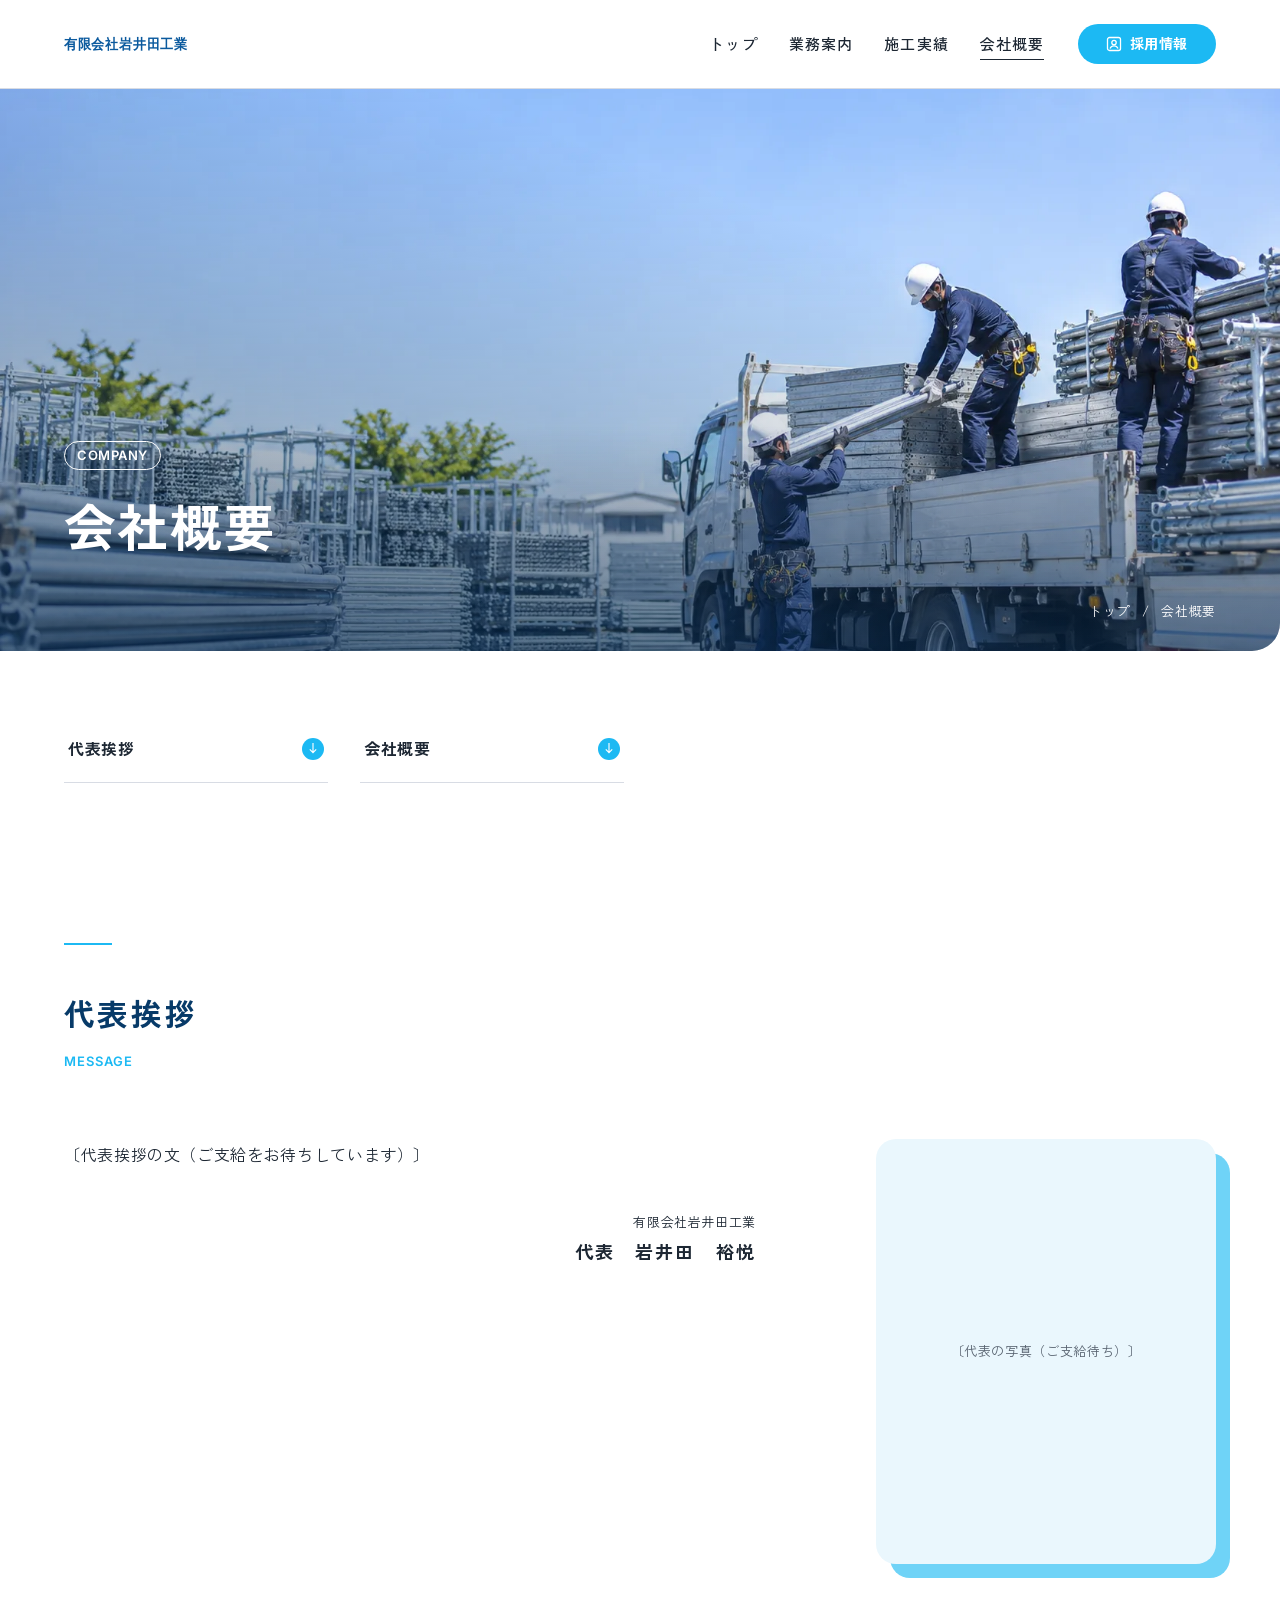
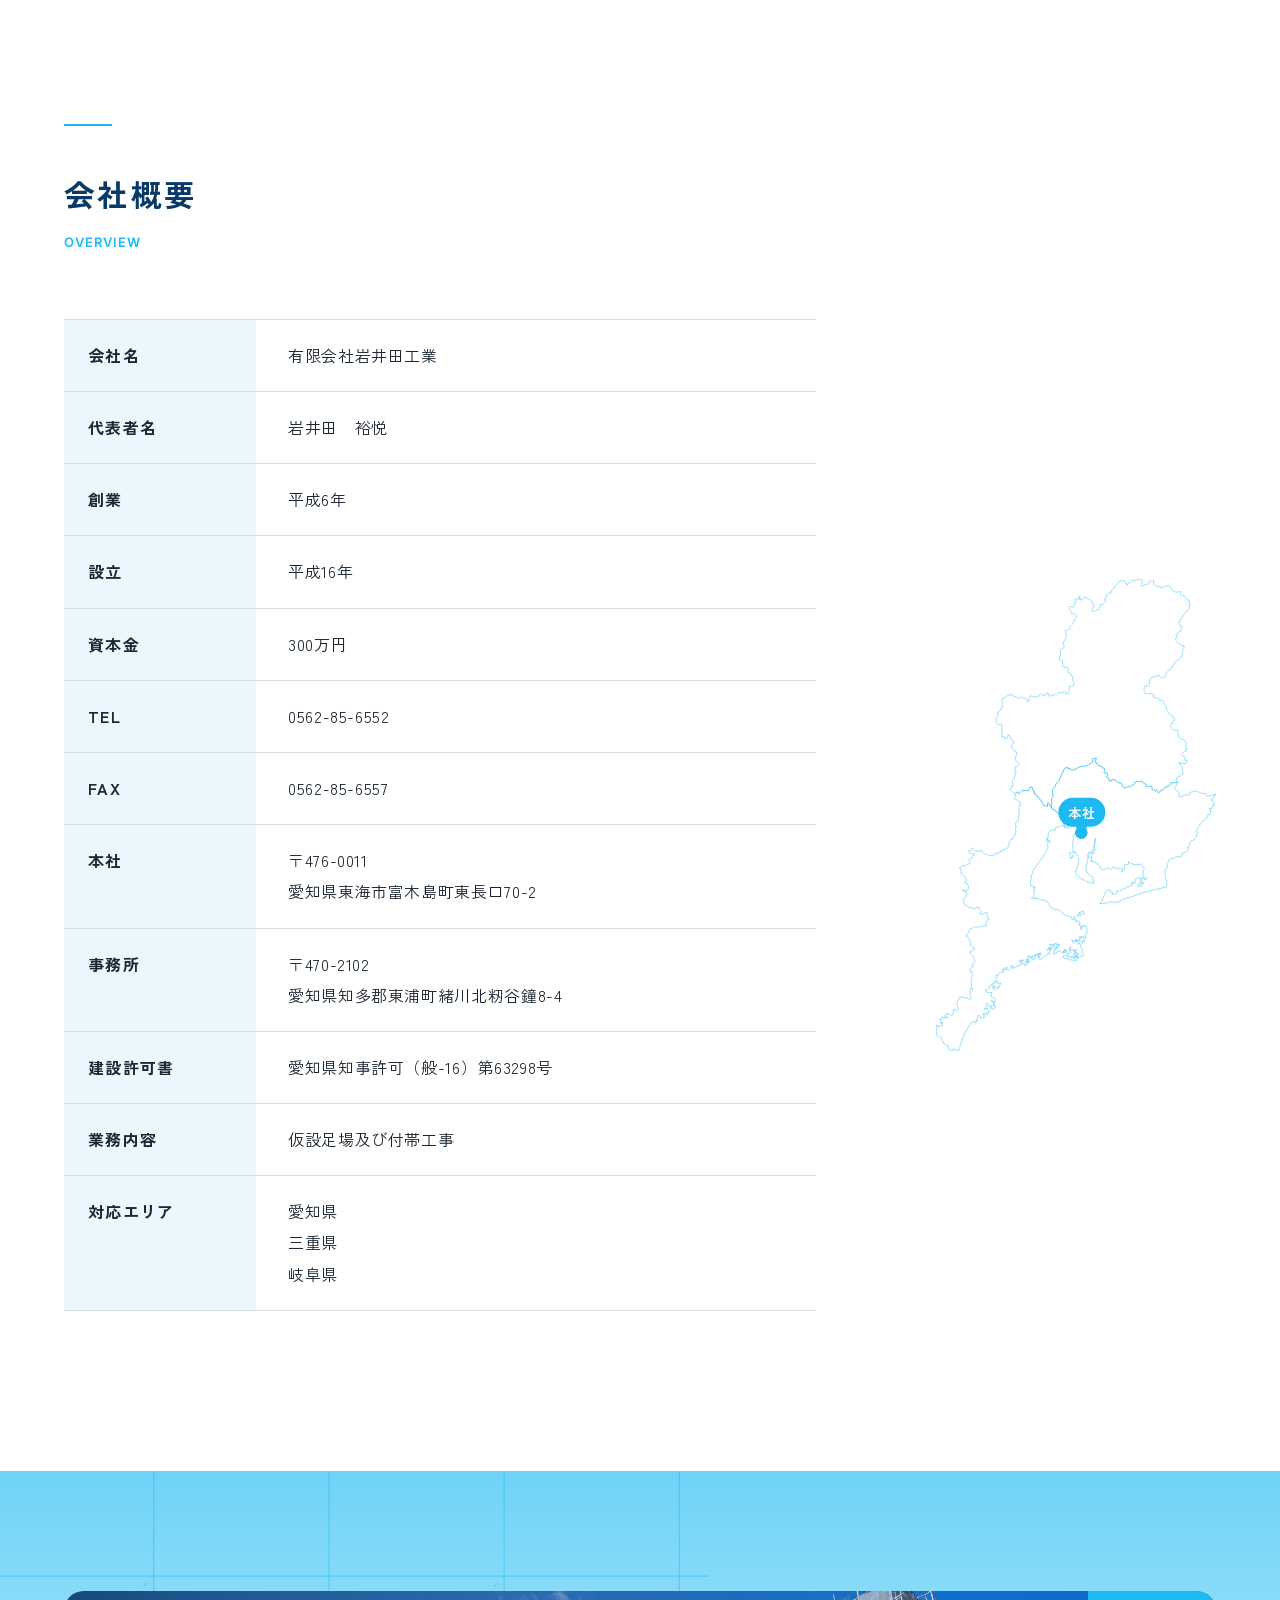
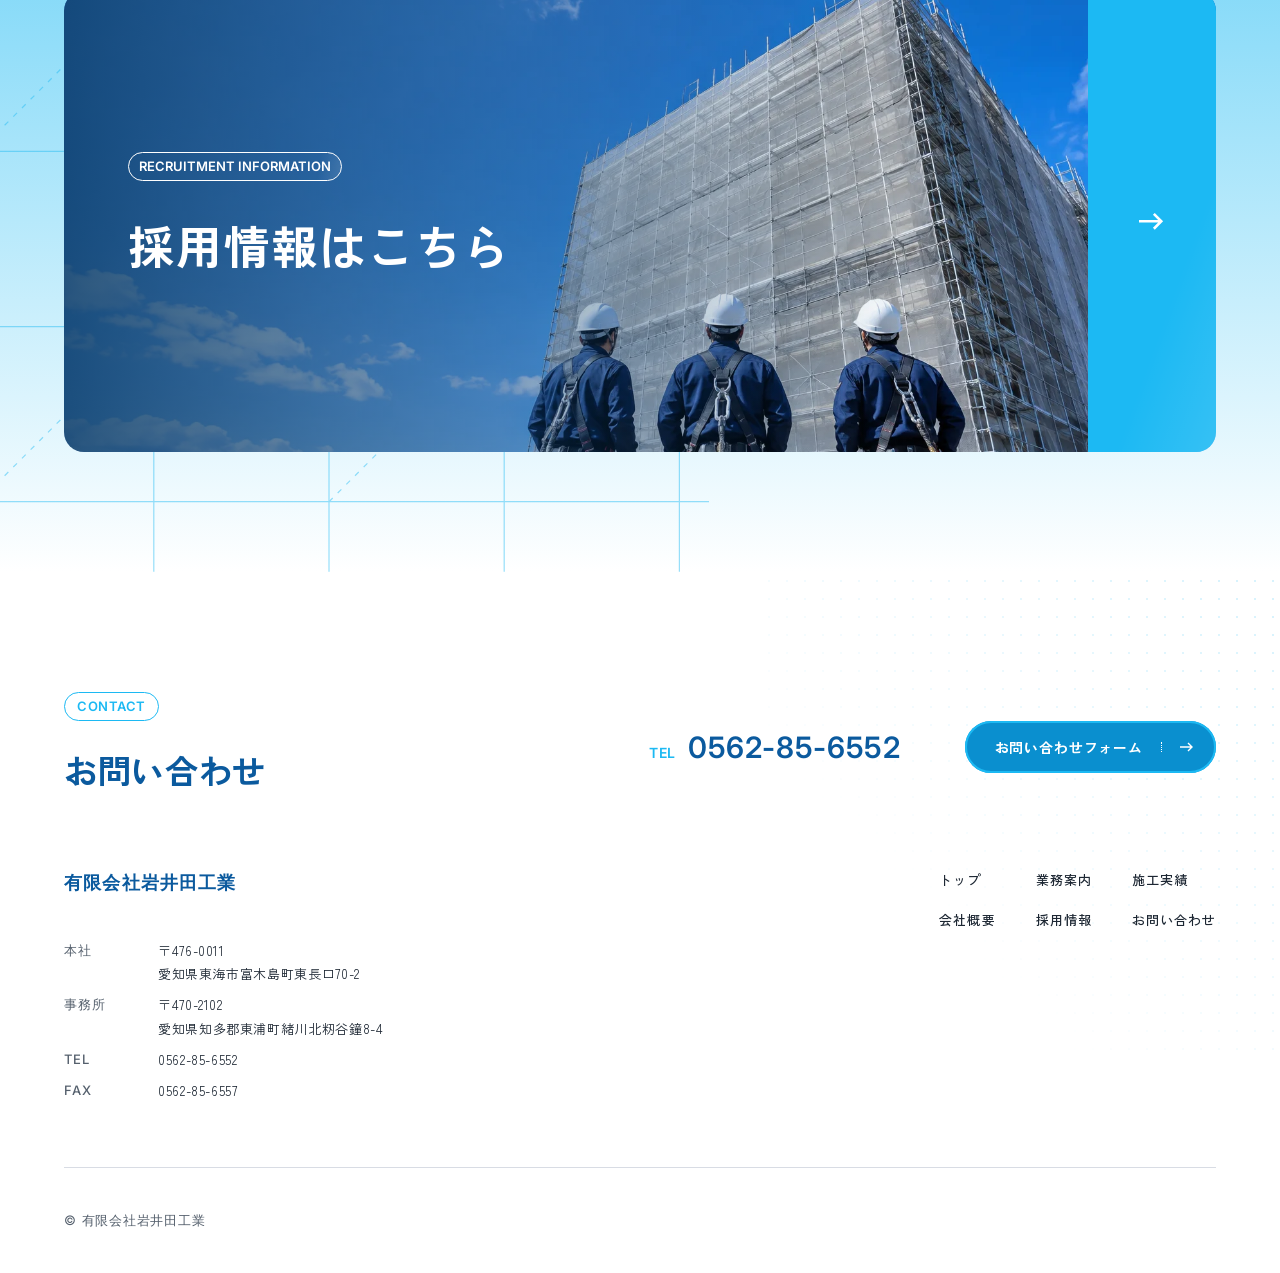
==== commit bd3c5c95: "表示を更新（2026-11-26）" ====
--- a/company/index.html
+++ b/company/index.html
@@ -20,19 +20,19 @@
 <link rel="preconnect" href="https://fonts.googleapis.com">
 <link rel="preconnect" href="https://fonts.gstatic.com" crossorigin>
 <link href="https://fonts.googleapis.com/css2?family=Inter:wght@500;600;700&family=Oswald:wght@500&family=Zen+Kaku+Gothic+Antique:wght@400;500;700&display=swap" rel="stylesheet">
-<link rel="icon" href="../assets/favicon.ico?v=20261126115019" sizes="any">
-<link rel="icon" href="../assets/favicon-32.png?v=20261126115019" type="image/png" sizes="32x32">
-<link rel="apple-touch-icon" href="../assets/apple-touch-icon.png?v=20261126115019">
-<link rel="stylesheet" href="../tokens.css?v=20261126115019">
-<link rel="stylesheet" href="../base.css?v=20261126115019">
-<link rel="stylesheet" href="../style.css?v=20261126115019">
+<link rel="icon" href="../assets/favicon.ico?v=20261126115447" sizes="any">
+<link rel="icon" href="../assets/favicon-32.png?v=20261126115447" type="image/png" sizes="32x32">
+<link rel="apple-touch-icon" href="../assets/apple-touch-icon.png?v=20261126115447">
+<link rel="stylesheet" href="../tokens.css?v=20261126115447">
+<link rel="stylesheet" href="../base.css?v=20261126115447">
+<link rel="stylesheet" href="../style.css?v=20261126115447">
 </head>
 <body class="is-sub is-sub--company">
 
 <header class="header">
   <a class="logo" href="../" aria-label="有限会社岩井田工業 トップへ">
-    <img class="logo__w" src="../assets/logo_w.svg?v=20261126115019" alt="" width="460" height="60">
-    <img class="logo__c" src="../assets/logo.svg?v=20261126115019" alt="" width="460" height="60">
+    <img class="logo__w" src="../assets/logo_w.svg?v=20261126115447" alt="" width="460" height="60">
+    <img class="logo__c" src="../assets/logo.svg?v=20261126115447" alt="" width="460" height="60">
   </a>
   <nav class="nav" aria-label="メインメニュー">
     <ul class="nav__list">
@@ -65,7 +65,7 @@
 <main>
     <section class="sh">
     <div class="sh__panel">
-      <img class="sh__img" data-bleed src="../assets/sub-company.webp?v=20261126115019" alt="" width="1600" height="900">
+      <img class="sh__img" data-bleed src="../assets/sub-company.webp?v=20261126115447" alt="" width="1600" height="900">
       <div class="sh__in wrap" data-on-photo>
         <p class="lbl lbl--w rv" aria-hidden="true">COMPANY</p>
         <h1 class="sh__ttl rv">会社概要</h1>
@@ -73,14 +73,17 @@
       <ol class="crumb sh__crumb" data-on-photo><li><a href="../">トップ</a></li><li>会社概要</li></ol>
     </div>
   </section>
-  <nav class="anc wrap" aria-label="ページ内の目次"><ul class="anc__list rv"><li><a class="anc__a" href="#message"><span>代表挨拶</span><span class="anc__ic"><svg viewBox="0 0 10 14" aria-hidden="true"><path d="M5 0v12M1 8l4 4 4-4" fill="none" stroke="currentColor" stroke-width="1.4"/></svg></span></a></li><li><a class="anc__a" href="#overview"><span>会社概要</span><span class="anc__ic"><svg viewBox="0 0 10 14" aria-hidden="true"><path d="M5 0v12M1 8l4 4 4-4" fill="none" stroke="currentColor" stroke-width="1.4"/></svg></span></a></li><span class="anc__ic"><svg viewBox="0 0 10 14" aria-hidden="true"><path d="M5 0v12M1 8l4 4 4-4" fill="none" stroke="currentColor" stroke-width="1.4"/></svg></span></a></li></ul></nav>
+  <nav class="anc wrap" aria-label="ページ内の目次"><ul class="anc__list rv"><li><a class="anc__a" href="#message"><span>代表挨拶</span><span class="anc__ic"><svg viewBox="0 0 10 14" aria-hidden="true"><path d="M5 0v12M1 8l4 4 4-4" fill="none" stroke="currentColor" stroke-width="1.4"/></svg></span></a></li><li><a class="anc__a" href="#overview"><span>会社概要</span><span class="anc__ic"><svg viewBox="0 0 10 14" aria-hidden="true"><path d="M5 0v12M1 8l4 4 4-4" fill="none" stroke="currentColor" stroke-width="1.4"/></svg></span></a></li></ul></nav>
 
   <section class="sec co-sec" id="message">
     <div class="wrap">
       <div class="ttl2 rv"><h2 class="ttl2__ja">代表挨拶</h2><p class="ttl2__en" aria-hidden="true">MESSAGE</p></div>
       <div class="msg rv">
-        <p class="msg__txt" data-todo>〔代表挨拶の文（ご支給をお待ちしています）〕</p>
-        <p class="msg__sign">有限会社岩井田工業<br><span class="msg__name">代表　岩井田　裕悦</span></p>
+        <div class="msg__body">
+          <p class="msg__txt" data-todo>〔代表挨拶の文<wbr>（ご支給を<wbr>お待ちしています）〕</p>
+          <p class="msg__sign">有限会社岩井田工業<br><span class="msg__name">代表　岩井田　裕悦</span></p>
+        </div>
+        <figure class="msg__photo" data-todo><span>〔代表の写真<wbr>（ご支給待ち）〕</span></figure>
       </div>
     </div>
   </section>
@@ -89,14 +92,14 @@
     <div class="wrap">
       <div class="ttl2 rv"><h2 class="ttl2__ja">会社概要</h2><p class="ttl2__en" aria-hidden="true">OVERVIEW</p></div>
       <div class="ov"><dl class="info info--co rv"><dt>会社名</dt><dd>有限会社岩井田工業</dd><dt>代表者名</dt><dd>岩井田　裕悦</dd><dt>創業</dt><dd>平成6年</dd><dt>設立</dt><dd>平成16年</dd><dt>資本金</dt><dd>300万円</dd><dt>TEL</dt><dd><a class="nb" href="tel:0562856552">0562-85-6552</a></dd><dt>FAX</dt><dd><span class="nb">0562-85-6557</span></dd><dt>本社</dt><dd><span class="nb">〒476-0011</span><br>愛知県<wbr>東海市<wbr>富木島町<wbr>東長口70-2</dd><dt>事務所</dt><dd><span class="nb">〒470-2102</span><br>愛知県<wbr>知多郡<wbr>東浦町<wbr>緒川北籾谷鐘8-4</dd><dt>建設許可書</dt><dd>愛知県知事許可<wbr>（般-16）<wbr>第63298号</dd><dt>業務内容</dt><dd>仮設足場及び<wbr>付帯工事</dd><dt>対応エリア</dt><dd>愛知県<br>三重県<br>岐阜県</dd></dl>
-      <div class="ov__map rv"><img src="../assets/map-tokai.svg?v=20261126115019" alt="" width="1000" height="1688" loading="lazy"><span class="pin" aria-hidden="true">本社<span class="pin__pulse"></span></span></div></div>
+      <div class="ov__map rv"><img src="../assets/map-tokai.svg?v=20261126115447" alt="" width="1000" height="1688" loading="lazy"><span class="pin" aria-hidden="true">本社<span class="pin__pulse"></span></span></div></div>
     </div>
   </section>
 
     <div class="duo deco-sec" id="recruit">
     <svg data-bleed class="pipes pipes--duo" viewBox="0 0 880 800" aria-hidden="true" preserveAspectRatio="xMidYMid slice"><path d="M40 0V800"/><path d="M240 0V800"/><path d="M440 0V800"/><path d="M640 0V800"/><path d="M840 0V800"/><path d="M0 120H880"/><path d="M0 320H880"/><path d="M0 520H880"/><path d="M0 720H880"/><path class="brace" d="M40 320L240 120"/><path class="brace" d="M240 520L440 320"/><path class="brace" d="M440 320L640 120"/><path class="brace" d="M640 520L840 320"/><path class="brace" d="M40 720L240 520"/><path class="brace" d="M440 720L640 520"/></svg>
     <a class="rec-band" href="https://iwaida-kogyo-recruit.com/saiyou/" target="_blank" rel="noopener">
-      <span class="rec-band__shine" aria-hidden="true"></span><span class="rec-band__photo"><img src="../assets/recruit.webp?v=20261126115019" alt="" width="1792" height="768" loading="lazy"></span>
+      <span class="rec-band__shine" aria-hidden="true"></span><span class="rec-band__photo"><img src="../assets/recruit.webp?v=20261126115447" alt="" width="1792" height="768" loading="lazy"></span>
       <span class="rec-band__in" data-on-photo>
         <span class="lbl lbl--w" aria-hidden="true">RECRUITMENT INFORMATION</span>
         <span class="rec-band__ttl">採用情報はこちら</span>
@@ -119,7 +122,7 @@
   </div>
   <div class="wrap footer__top">
     <div class="footer__co">
-      <a class="footer__logo" href="../" aria-label="有限会社岩井田工業 トップへ"><img src="../assets/logo.svg?v=20261126115019" alt="" width="460" height="60" loading="lazy"></a>
+      <a class="footer__logo" href="../" aria-label="有限会社岩井田工業 トップへ"><img src="../assets/logo.svg?v=20261126115447" alt="" width="460" height="60" loading="lazy"></a>
       <dl class="footer__info">
         <dt>本社</dt><dd><span class="nb">〒476-0011</span><br>愛知県東海市<wbr>富木島町<wbr>東長口70-2</dd>
         <dt>事務所</dt><dd><span class="nb">〒470-2102</span><br>愛知県知多郡<wbr>東浦町<wbr>緒川北籾谷鐘8-4</dd>
@@ -139,6 +142,6 @@
   <p class="wrap footer__copy">© 有限会社岩井田工業</p>
 </footer>
 
-<script src="../site.js?v=20261126115019"></script>
+<script src="../site.js?v=20261126115447"></script>
 </body>
 </html>
--- a/style.css
+++ b/style.css
@@ -328,9 +328,13 @@
 .ttl2 { display: grid; gap: 6px; padding-top: var(--sp-b); margin-bottom: var(--sp-g); background: linear-gradient(var(--c-sub), var(--c-sub)) left top / 48px 2px no-repeat; }
 .ttl2__ja { font-weight: 700; font-size: clamp(24px, 2.4vw, 32px); letter-spacing: 0.08em; color: var(--c-sub-ink); }
 .ttl2__en { font-family: var(--ff-en); font-weight: 600; font-size: 13px; letter-spacing: 0.08em; color: var(--c-sub); }
-.msg { display: grid; gap: var(--sp-b); padding: clamp(28px, 4vw, 56px); border-radius: 20px; background: var(--c-pale); }
+.msg { display: grid; gap: var(--sp-g); }
+.msg__body { display: grid; gap: var(--sp-b); align-content: start; }
 .msg__sign { justify-self: end; text-align: right; font-size: var(--fs-small); line-height: 1.9; }
-.msg__name { font-size: var(--fs-lead); font-weight: 700; letter-spacing: 0.12em; }
+.msg__name { font-size: 18px; font-weight: 700; letter-spacing: 0.12em; }
+.msg__photo { position: relative; display: grid; place-items: center; aspect-ratio: 4 / 5; width: min(70%, 260px); justify-self: center; border-radius: 20px; background: var(--c-pale); color: var(--c-ink-soft); font-size: var(--fs-small); text-align: center; }
+.msg__photo::before { content: ""; position: absolute; inset: 14px -14px -14px 14px; z-index: -1; border-radius: 20px; background: var(--c-sky-1); }
+@media (min-width: 960px) { .msg { grid-template-columns: 1fr 340px; column-gap: var(--sp-s); } .msg__photo { width: 100%; } }
 .info--co { border-top-color: var(--c-line); }
 @media (min-width: 768px) { .info--co { grid-template-columns: 12em 1fr; } .info--co dt { padding-left: 24px; background: var(--c-pale); } .info--co dd { padding-left: 32px; } }
 .ov { display: grid; gap: var(--sp-g); align-items: center; }
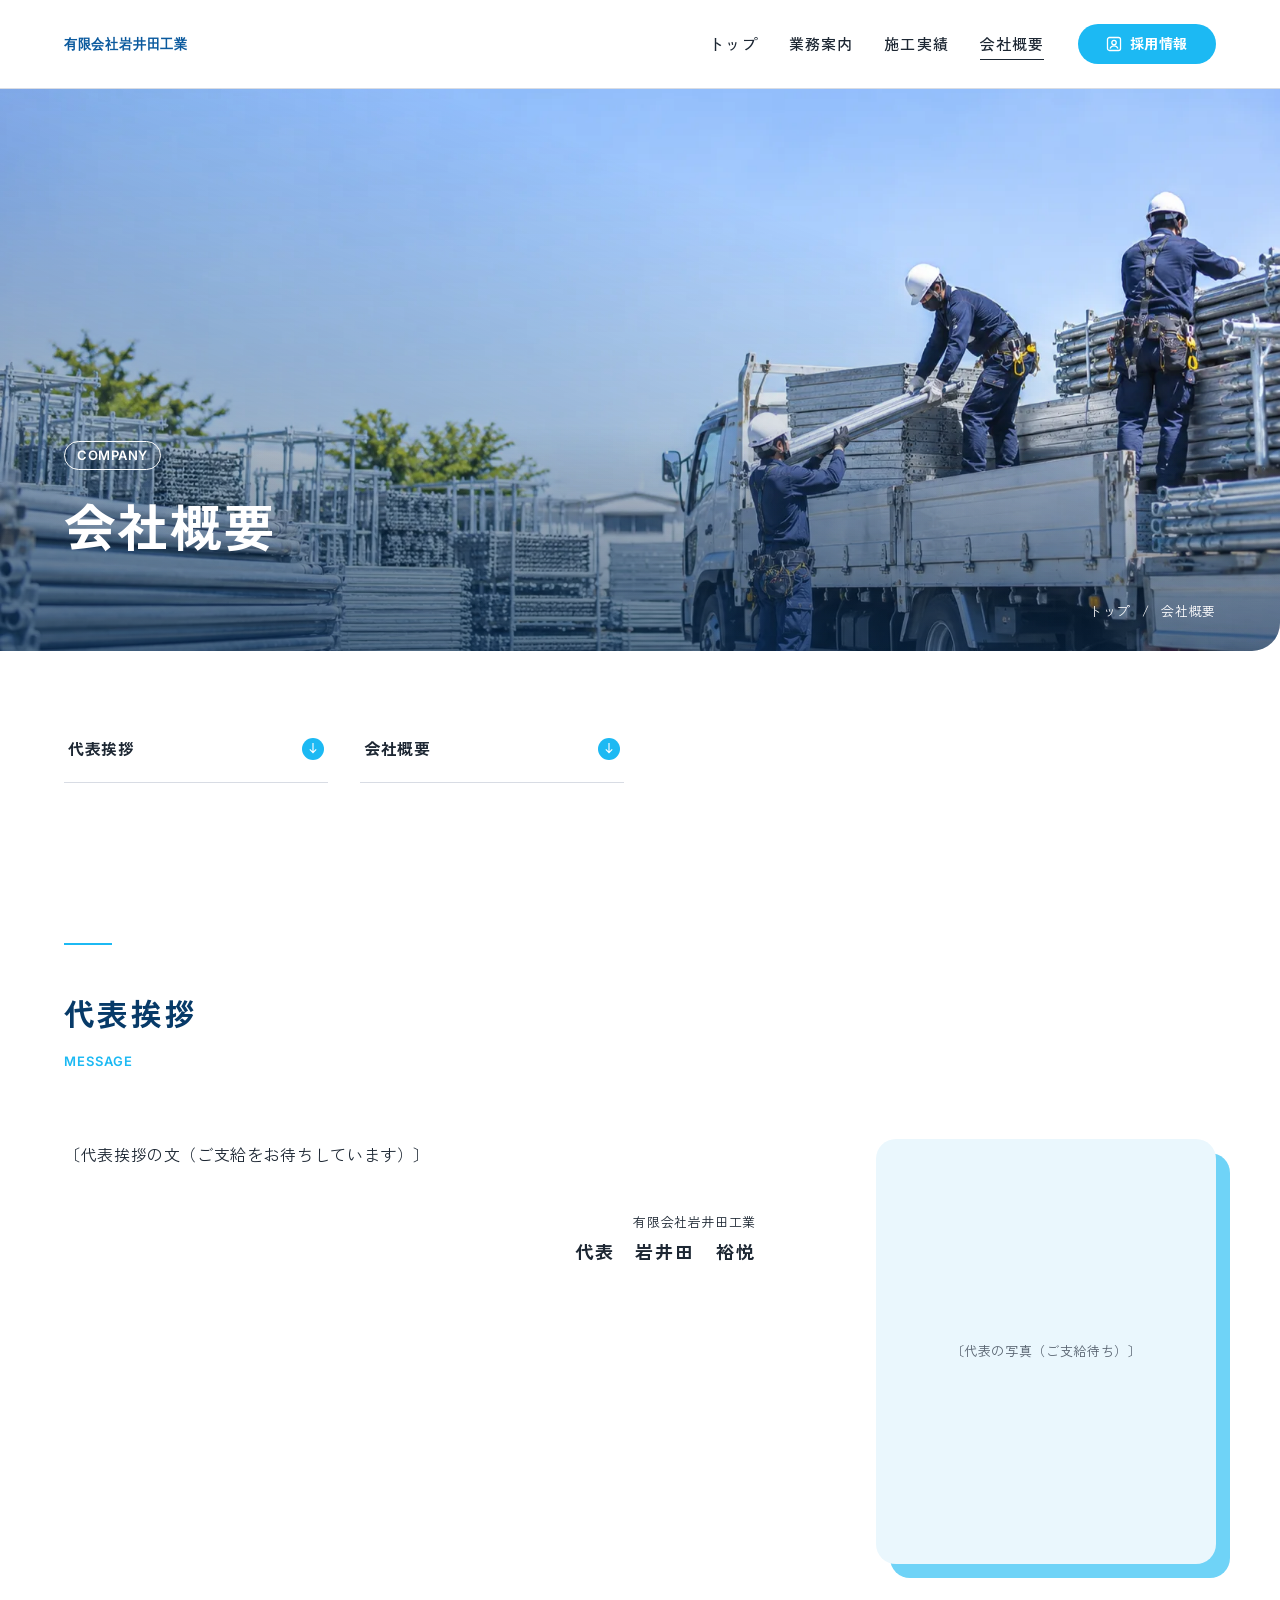
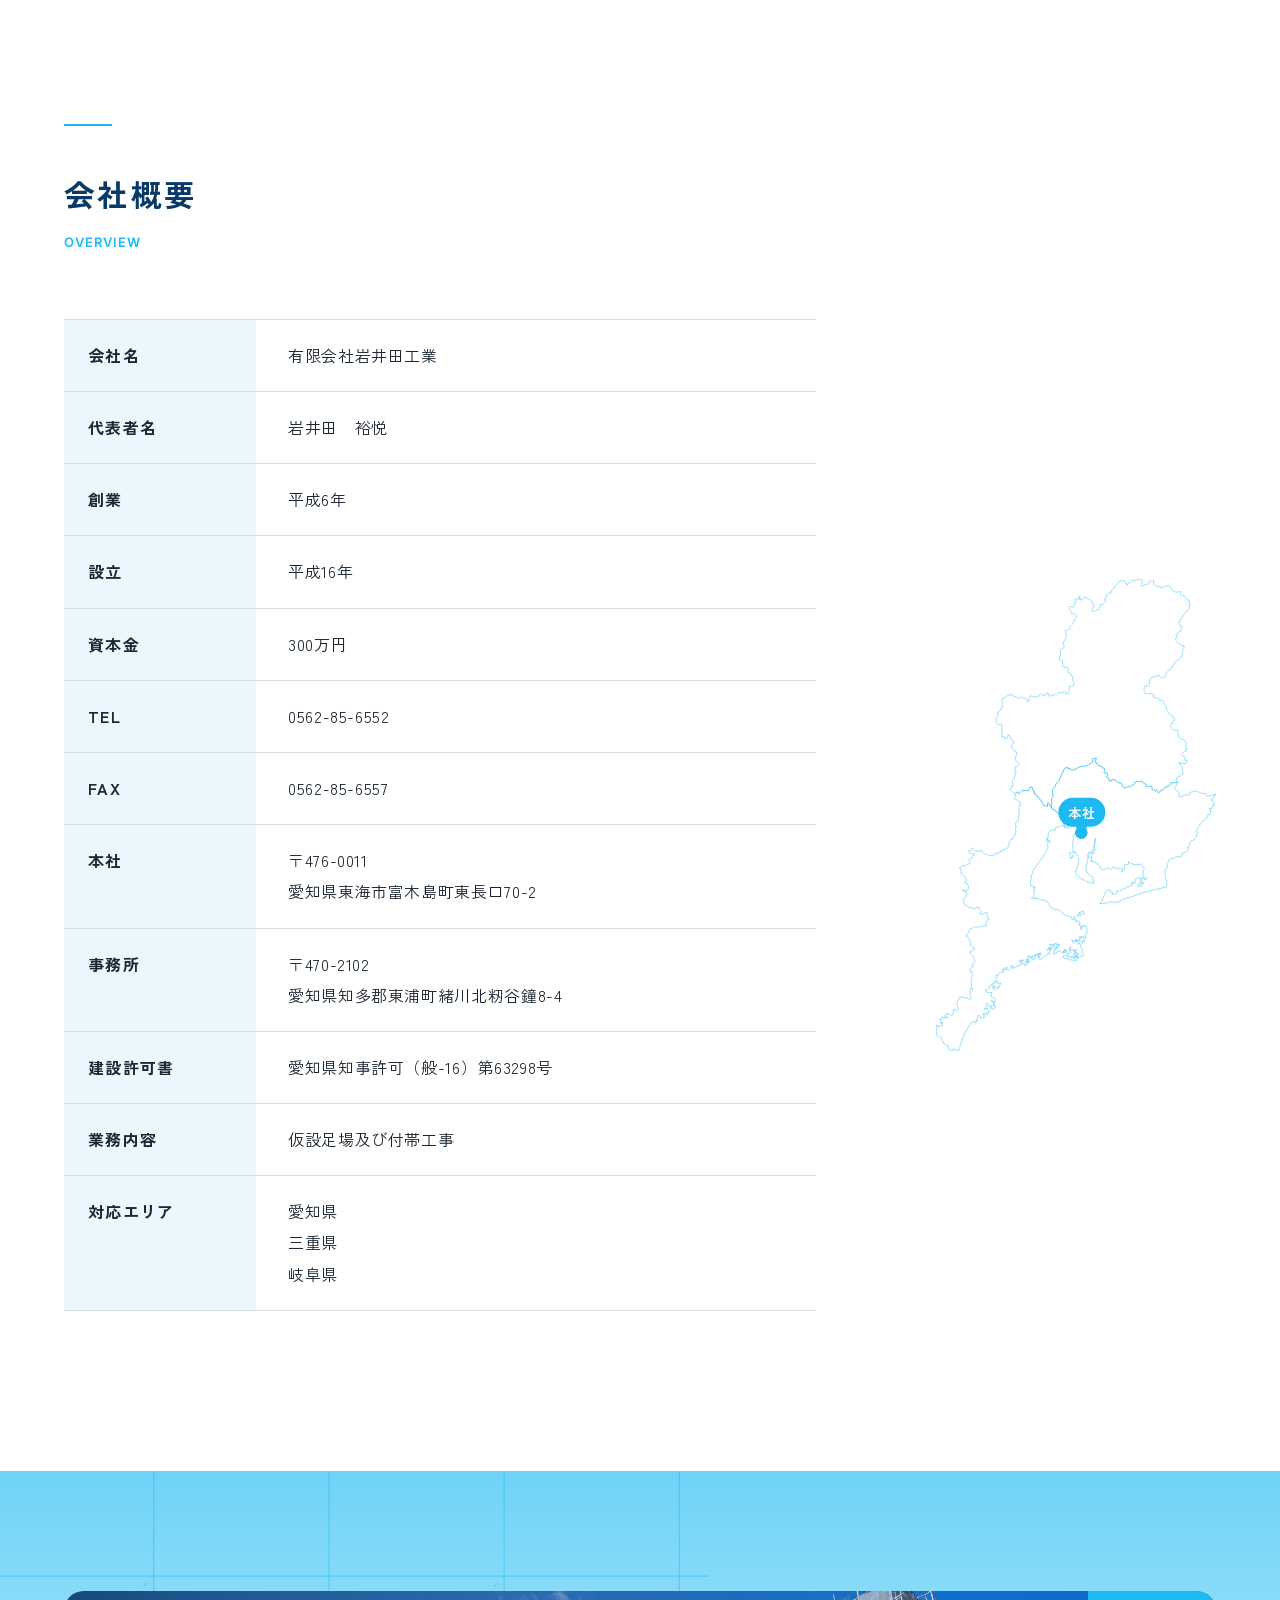
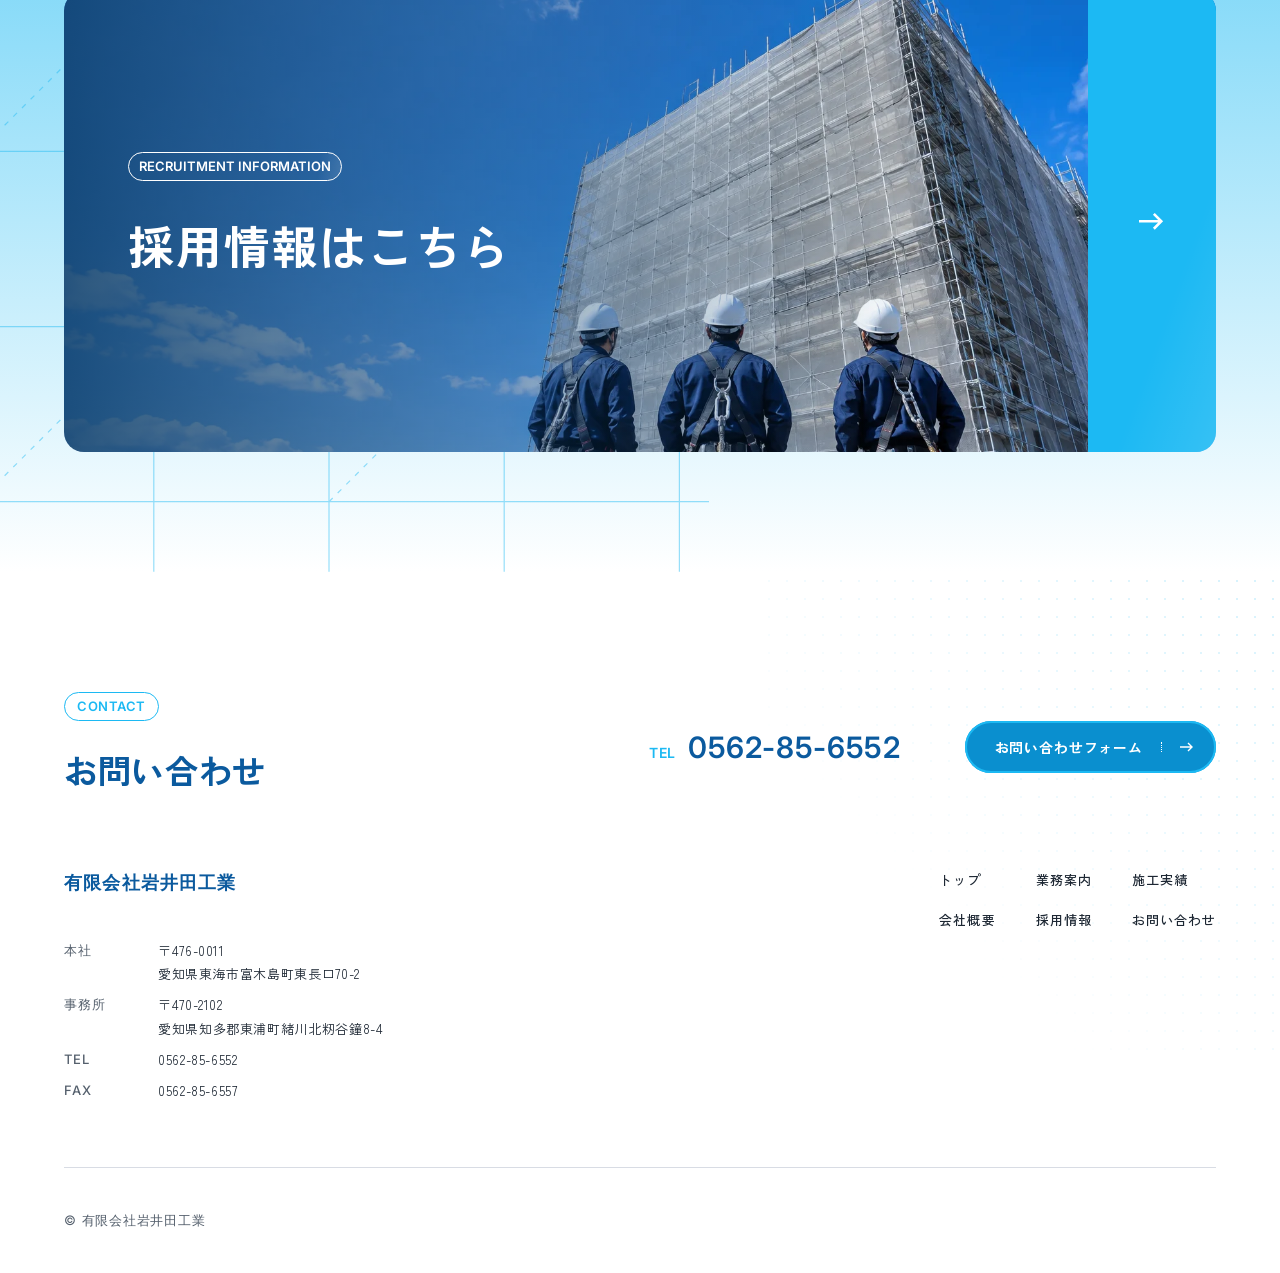
==== commit a3874ae0: "表示を更新（2026-11-26）" ====
--- a/company/index.html
+++ b/company/index.html
@@ -20,19 +20,19 @@
 <link rel="preconnect" href="https://fonts.googleapis.com">
 <link rel="preconnect" href="https://fonts.gstatic.com" crossorigin>
 <link href="https://fonts.googleapis.com/css2?family=Inter:wght@500;600;700&family=Oswald:wght@500&family=Zen+Kaku+Gothic+Antique:wght@400;500;700&display=swap" rel="stylesheet">
-<link rel="icon" href="../assets/favicon.ico?v=20261126115447" sizes="any">
-<link rel="icon" href="../assets/favicon-32.png?v=20261126115447" type="image/png" sizes="32x32">
-<link rel="apple-touch-icon" href="../assets/apple-touch-icon.png?v=20261126115447">
-<link rel="stylesheet" href="../tokens.css?v=20261126115447">
-<link rel="stylesheet" href="../base.css?v=20261126115447">
-<link rel="stylesheet" href="../style.css?v=20261126115447">
+<link rel="icon" href="../assets/favicon.ico?v=20261126115707" sizes="any">
+<link rel="icon" href="../assets/favicon-32.png?v=20261126115707" type="image/png" sizes="32x32">
+<link rel="apple-touch-icon" href="../assets/apple-touch-icon.png?v=20261126115707">
+<link rel="stylesheet" href="../tokens.css?v=20261126115707">
+<link rel="stylesheet" href="../base.css?v=20261126115707">
+<link rel="stylesheet" href="../style.css?v=20261126115707">
 </head>
 <body class="is-sub is-sub--company">
 
 <header class="header">
   <a class="logo" href="../" aria-label="有限会社岩井田工業 トップへ">
-    <img class="logo__w" src="../assets/logo_w.svg?v=20261126115447" alt="" width="460" height="60">
-    <img class="logo__c" src="../assets/logo.svg?v=20261126115447" alt="" width="460" height="60">
+    <img class="logo__w" src="../assets/logo_w.svg?v=20261126115707" alt="" width="460" height="60">
+    <img class="logo__c" src="../assets/logo.svg?v=20261126115707" alt="" width="460" height="60">
   </a>
   <nav class="nav" aria-label="メインメニュー">
     <ul class="nav__list">
@@ -65,7 +65,7 @@
 <main>
     <section class="sh">
     <div class="sh__panel">
-      <img class="sh__img" data-bleed src="../assets/sub-company.webp?v=20261126115447" alt="" width="1600" height="900">
+      <img class="sh__img" data-bleed src="../assets/sub-company.webp?v=20261126115707" alt="" width="1600" height="900">
       <div class="sh__in wrap" data-on-photo>
         <p class="lbl lbl--w rv" aria-hidden="true">COMPANY</p>
         <h1 class="sh__ttl rv">会社概要</h1>
@@ -92,14 +92,14 @@
     <div class="wrap">
       <div class="ttl2 rv"><h2 class="ttl2__ja">会社概要</h2><p class="ttl2__en" aria-hidden="true">OVERVIEW</p></div>
       <div class="ov"><dl class="info info--co rv"><dt>会社名</dt><dd>有限会社岩井田工業</dd><dt>代表者名</dt><dd>岩井田　裕悦</dd><dt>創業</dt><dd>平成6年</dd><dt>設立</dt><dd>平成16年</dd><dt>資本金</dt><dd>300万円</dd><dt>TEL</dt><dd><a class="nb" href="tel:0562856552">0562-85-6552</a></dd><dt>FAX</dt><dd><span class="nb">0562-85-6557</span></dd><dt>本社</dt><dd><span class="nb">〒476-0011</span><br>愛知県<wbr>東海市<wbr>富木島町<wbr>東長口70-2</dd><dt>事務所</dt><dd><span class="nb">〒470-2102</span><br>愛知県<wbr>知多郡<wbr>東浦町<wbr>緒川北籾谷鐘8-4</dd><dt>建設許可書</dt><dd>愛知県知事許可<wbr>（般-16）<wbr>第63298号</dd><dt>業務内容</dt><dd>仮設足場及び<wbr>付帯工事</dd><dt>対応エリア</dt><dd>愛知県<br>三重県<br>岐阜県</dd></dl>
-      <div class="ov__map rv"><img src="../assets/map-tokai.svg?v=20261126115447" alt="" width="1000" height="1688" loading="lazy"><span class="pin" aria-hidden="true">本社<span class="pin__pulse"></span></span></div></div>
+      <div class="ov__map rv"><img src="../assets/map-tokai.svg?v=20261126115707" alt="" width="1000" height="1688" loading="lazy"><span class="pin" aria-hidden="true">本社<span class="pin__pulse"></span></span></div></div>
     </div>
   </section>
 
     <div class="duo deco-sec" id="recruit">
     <svg data-bleed class="pipes pipes--duo" viewBox="0 0 880 800" aria-hidden="true" preserveAspectRatio="xMidYMid slice"><path d="M40 0V800"/><path d="M240 0V800"/><path d="M440 0V800"/><path d="M640 0V800"/><path d="M840 0V800"/><path d="M0 120H880"/><path d="M0 320H880"/><path d="M0 520H880"/><path d="M0 720H880"/><path class="brace" d="M40 320L240 120"/><path class="brace" d="M240 520L440 320"/><path class="brace" d="M440 320L640 120"/><path class="brace" d="M640 520L840 320"/><path class="brace" d="M40 720L240 520"/><path class="brace" d="M440 720L640 520"/></svg>
     <a class="rec-band" href="https://iwaida-kogyo-recruit.com/saiyou/" target="_blank" rel="noopener">
-      <span class="rec-band__shine" aria-hidden="true"></span><span class="rec-band__photo"><img src="../assets/recruit.webp?v=20261126115447" alt="" width="1792" height="768" loading="lazy"></span>
+      <span class="rec-band__shine" aria-hidden="true"></span><span class="rec-band__photo"><img src="../assets/recruit.webp?v=20261126115707" alt="" width="1792" height="768" loading="lazy"></span>
       <span class="rec-band__in" data-on-photo>
         <span class="lbl lbl--w" aria-hidden="true">RECRUITMENT INFORMATION</span>
         <span class="rec-band__ttl">採用情報はこちら</span>
@@ -122,7 +122,7 @@
   </div>
   <div class="wrap footer__top">
     <div class="footer__co">
-      <a class="footer__logo" href="../" aria-label="有限会社岩井田工業 トップへ"><img src="../assets/logo.svg?v=20261126115447" alt="" width="460" height="60" loading="lazy"></a>
+      <a class="footer__logo" href="../" aria-label="有限会社岩井田工業 トップへ"><img src="../assets/logo.svg?v=20261126115707" alt="" width="460" height="60" loading="lazy"></a>
       <dl class="footer__info">
         <dt>本社</dt><dd><span class="nb">〒476-0011</span><br>愛知県東海市<wbr>富木島町<wbr>東長口70-2</dd>
         <dt>事務所</dt><dd><span class="nb">〒470-2102</span><br>愛知県知多郡<wbr>東浦町<wbr>緒川北籾谷鐘8-4</dd>
@@ -142,6 +142,6 @@
   <p class="wrap footer__copy">© 有限会社岩井田工業</p>
 </footer>
 
-<script src="../site.js?v=20261126115447"></script>
+<script src="../site.js?v=20261126115707"></script>
 </body>
 </html>
--- a/style.css
+++ b/style.css
@@ -341,6 +341,44 @@
 .ov__map { position: relative; justify-self: center; width: min(70%, 300px); }
 @media (min-width: 960px) { .ov { grid-template-columns: 1fr 280px; column-gap: var(--sp-s); } .ov__map { width: 100%; } }
 
+.ct-sec { overflow-x: clip; }
 .ct { max-width: 760px; }
 .field__opt { padding: 2px 8px; border-radius: 4px; background: var(--c-line); color: var(--c-ink); font-size: var(--fs-small); font-weight: 500; line-height: 1.6; }
 .form__send { border: 0; }
+
+.sh__panel { animation: sh-open 1.1s var(--ease) both; }
+.sh__img { animation: sh-zoom 2.6s var(--ease) both; }
+@keyframes sh-open { from { clip-path: inset(0 0 100% 0); } to { clip-path: inset(0); } }
+@keyframes sh-zoom { from { transform: scale(1.14); } to { transform: none; } }
+
+.anc__list.rv { opacity: 1; transform: none; }
+.anc__list.rv > li { opacity: 0; transform: translateY(16px); transition: opacity 0.6s var(--ease), transform 0.7s var(--ease); }
+.anc__list.rv.is-on > li { opacity: 1; transform: none; transition-delay: calc(var(--i, 0) * 0.08s + 0.3s); }
+
+.svc__photo.rv { opacity: 1; transform: none; clip-path: inset(0 100% 0 0); transition: clip-path 1.2s var(--ease); }
+.svc__photo.rv.is-on { clip-path: inset(0); }
+.svc__photo img { transform: scale(1.12); transition: transform 2.4s var(--ease); }
+.svc__photo.is-on img { transform: none; }
+.svc__wm.rv { transform: translateX(-8%); transition: opacity 1s var(--ease), transform 1.6s var(--ease); }
+.svc__wm.rv.is-on { transform: none; transition-delay: 0.4s; }
+
+.gal { perspective: 1600px; }
+.flip { opacity: 0; transform: rotateY(-100deg); transform-origin: left center; transition: opacity 0.3s linear var(--d, 0s), transform 0.9s cubic-bezier(0.2, 0.75, 0.25, 1.05) var(--d, 0s); backface-visibility: hidden; }
+.flip.is-on { opacity: 1; transform: none; }
+.gal__it.flip::after { content: ""; position: absolute; inset: 0; background: linear-gradient(90deg, var(--c-mask), var(--c-shade-0) 70%); opacity: 1; transition: opacity 0.9s var(--ease) var(--d, 0s); pointer-events: none; }
+.gal__it.flip.is-on::after { opacity: 0; }
+.gal__it { position: relative; }
+
+.ttl2.rv { background-size: 0 2px; transition: opacity var(--dur-rv) var(--ease), transform var(--dur-rv) var(--ease), background-size 0.8s var(--ease); }
+.ttl2.rv.is-on { background-size: 48px 2px; transition-delay: 0s, 0s, 0.2s; }
+.info--co.rv { opacity: 1; transform: none; }
+.info--co.rv > * { opacity: 0; transform: translateX(-16px); transition: opacity 0.5s var(--ease), transform 0.6s var(--ease); }
+.info--co.rv.is-on > * { opacity: 1; transform: none; transition-delay: calc(var(--i, 0) * 0.03s); }
+.msg__photo { transform: rotate(-4deg) translateY(24px); opacity: 0; transition: transform 1s var(--ease) 0.3s, opacity 0.8s var(--ease) 0.3s; }
+.msg.is-on .msg__photo { transform: none; opacity: 1; }
+
+.ct__form.rv { opacity: 1; transform: none; }
+.ct__form.rv > * { opacity: 0; transform: translateY(18px); transition: opacity 0.6s var(--ease), transform 0.7s var(--ease); }
+.ct__form.rv.is-on > * { opacity: 1; transform: none; transition-delay: calc(var(--i, 0) * 0.07s); }
+@media (prefers-reduced-motion: reduce) { .sh__panel, .sh__img { animation: none; } .flip, .anc__list.rv > li, .info--co.rv > *, .ct__form.rv > *, .msg__photo { opacity: 1; transform: none; } .gal__it.flip::after { display: none; } .svc__photo.rv { clip-path: none; } }
+
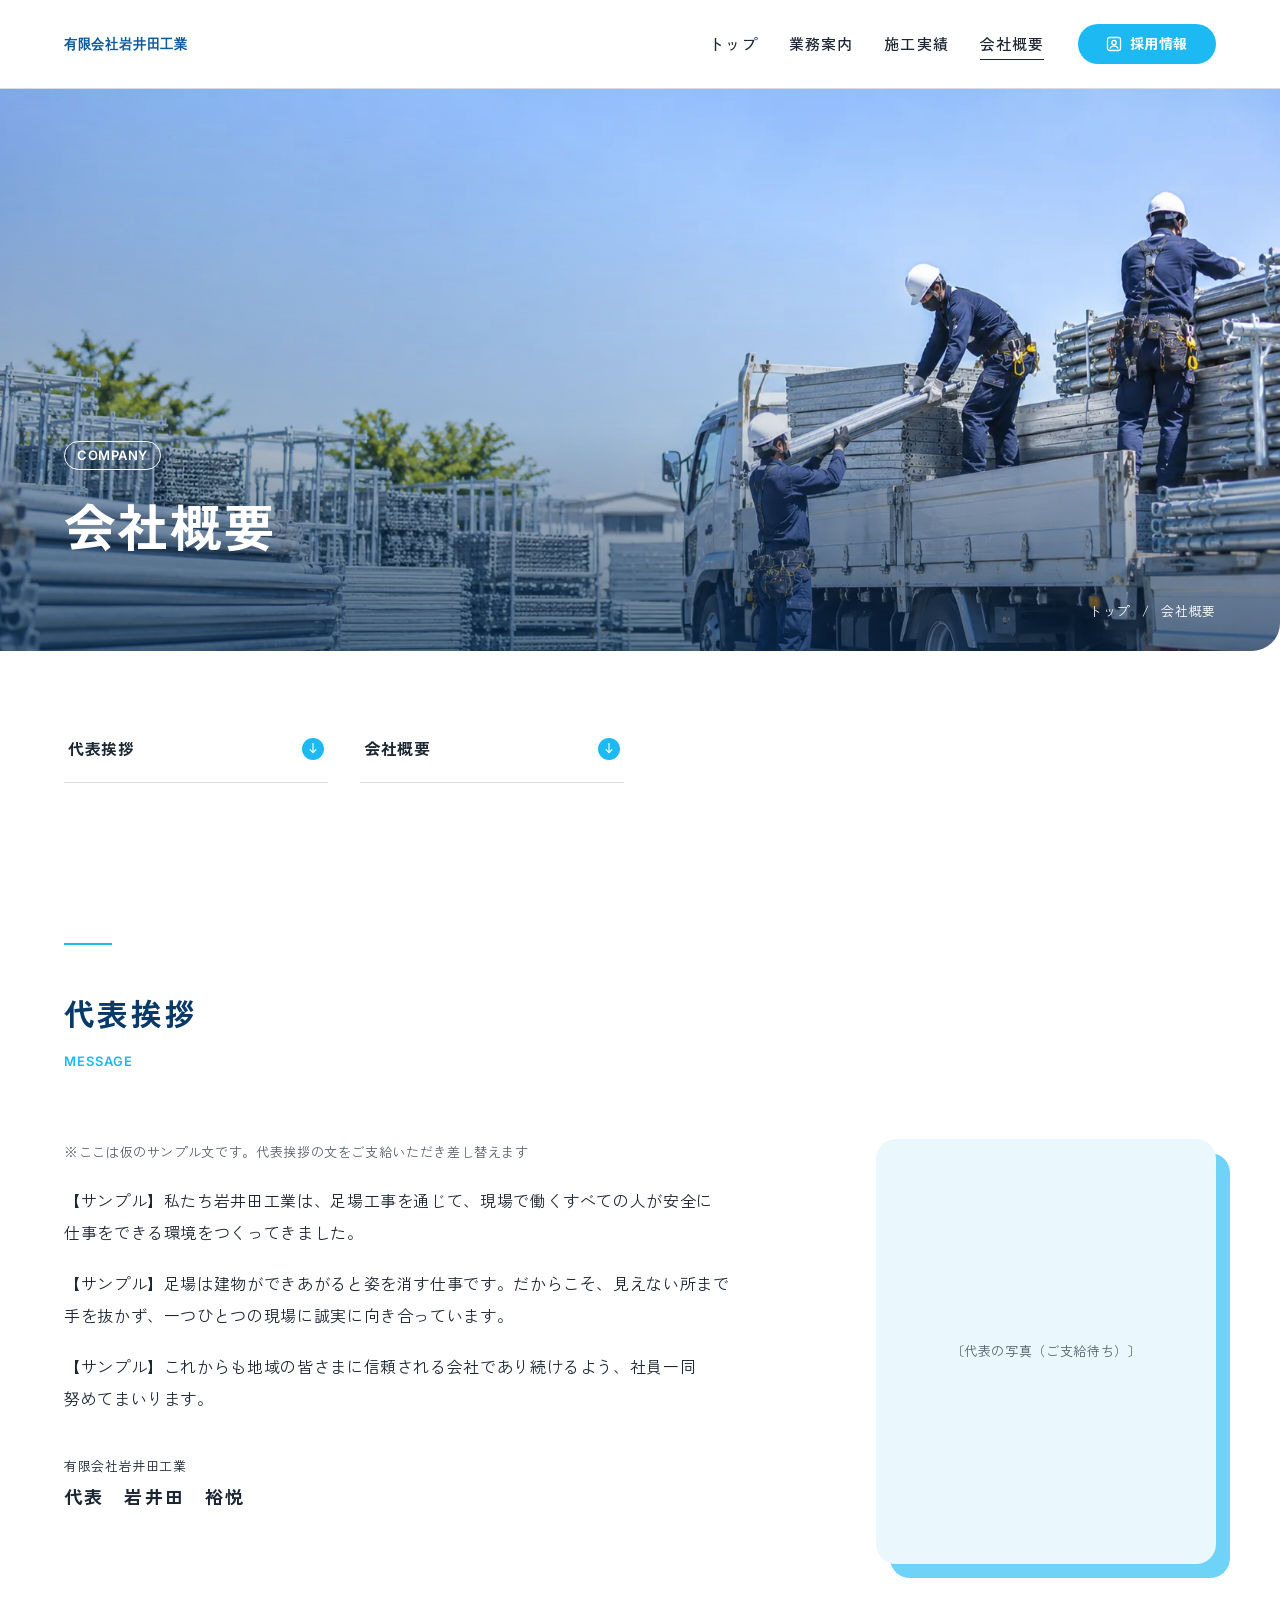
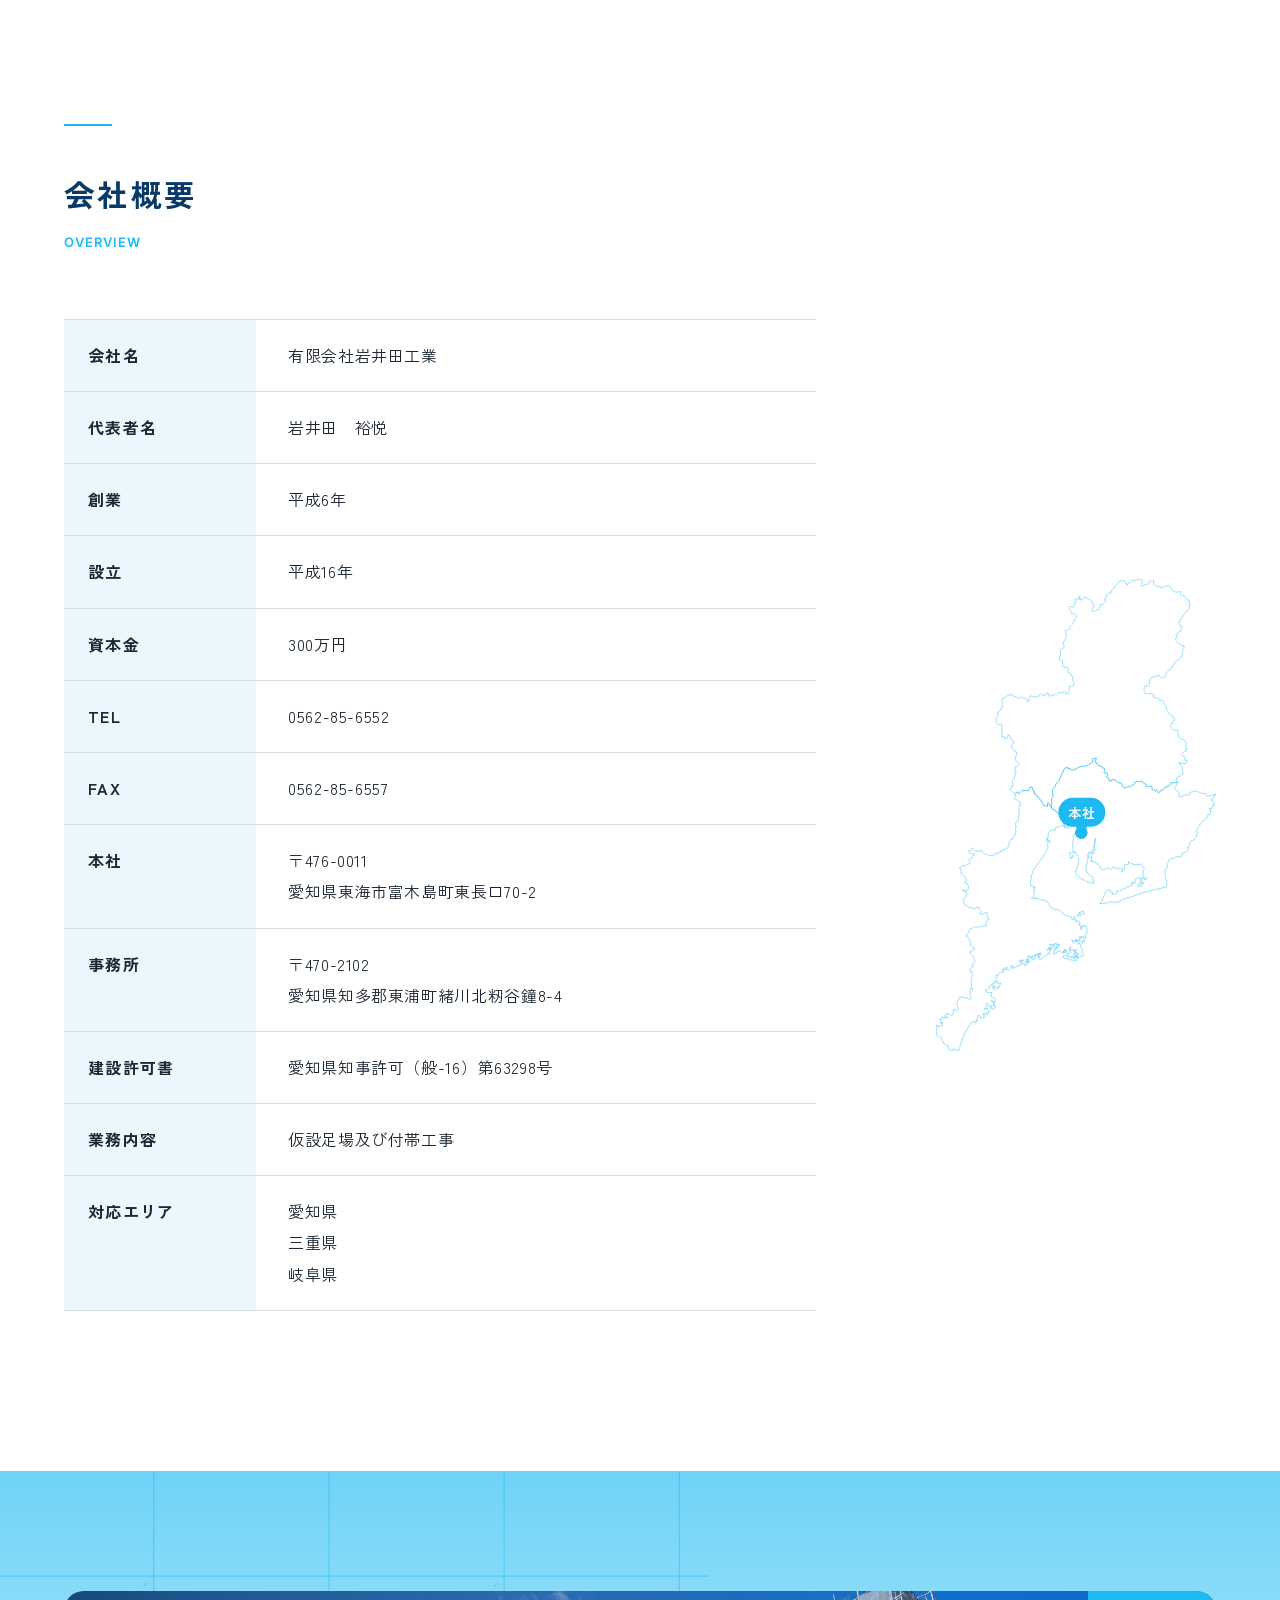
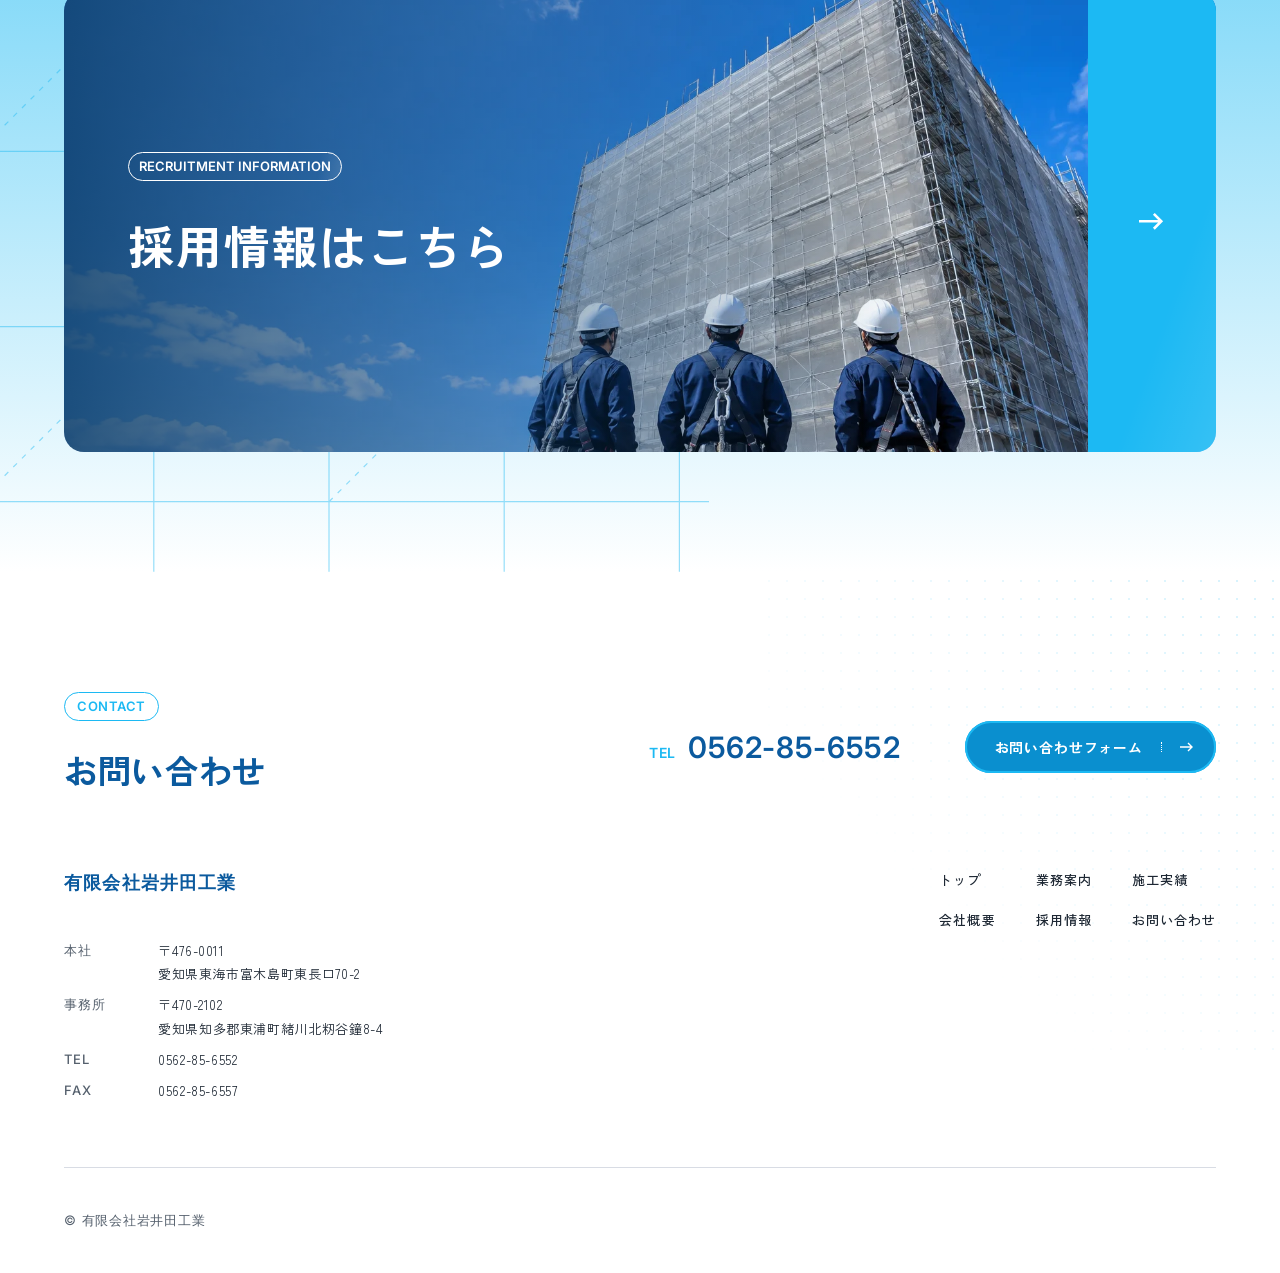
==== commit d0d3b820: "表示を更新（2026-11-26）" ====
--- a/company/index.html
+++ b/company/index.html
@@ -20,19 +20,19 @@
 <link rel="preconnect" href="https://fonts.googleapis.com">
 <link rel="preconnect" href="https://fonts.gstatic.com" crossorigin>
 <link href="https://fonts.googleapis.com/css2?family=Inter:wght@500;600;700&family=Oswald:wght@500&family=Zen+Kaku+Gothic+Antique:wght@400;500;700&display=swap" rel="stylesheet">
-<link rel="icon" href="../assets/favicon.ico?v=20261126115707" sizes="any">
-<link rel="icon" href="../assets/favicon-32.png?v=20261126115707" type="image/png" sizes="32x32">
-<link rel="apple-touch-icon" href="../assets/apple-touch-icon.png?v=20261126115707">
-<link rel="stylesheet" href="../tokens.css?v=20261126115707">
-<link rel="stylesheet" href="../base.css?v=20261126115707">
-<link rel="stylesheet" href="../style.css?v=20261126115707">
+<link rel="icon" href="../assets/favicon.ico?v=20261126133143" sizes="any">
+<link rel="icon" href="../assets/favicon-32.png?v=20261126133143" type="image/png" sizes="32x32">
+<link rel="apple-touch-icon" href="../assets/apple-touch-icon.png?v=20261126133143">
+<link rel="stylesheet" href="../tokens.css?v=20261126133143">
+<link rel="stylesheet" href="../base.css?v=20261126133143">
+<link rel="stylesheet" href="../style.css?v=20261126133143">
 </head>
 <body class="is-sub is-sub--company">
 
 <header class="header">
   <a class="logo" href="../" aria-label="有限会社岩井田工業 トップへ">
-    <img class="logo__w" src="../assets/logo_w.svg?v=20261126115707" alt="" width="460" height="60">
-    <img class="logo__c" src="../assets/logo.svg?v=20261126115707" alt="" width="460" height="60">
+    <img class="logo__w" src="../assets/logo_w.svg?v=20261126133143" alt="" width="460" height="60">
+    <img class="logo__c" src="../assets/logo.svg?v=20261126133143" alt="" width="460" height="60">
   </a>
   <nav class="nav" aria-label="メインメニュー">
     <ul class="nav__list">
@@ -65,7 +65,7 @@
 <main>
     <section class="sh">
     <div class="sh__panel">
-      <img class="sh__img" data-bleed src="../assets/sub-company.webp?v=20261126115707" alt="" width="1600" height="900">
+      <img class="sh__img" data-bleed src="../assets/sub-company.webp?v=20261126133143" alt="" width="1600" height="900">
       <div class="sh__in wrap" data-on-photo>
         <p class="lbl lbl--w rv" aria-hidden="true">COMPANY</p>
         <h1 class="sh__ttl rv">会社概要</h1>
@@ -80,7 +80,12 @@
       <div class="ttl2 rv"><h2 class="ttl2__ja">代表挨拶</h2><p class="ttl2__en" aria-hidden="true">MESSAGE</p></div>
       <div class="msg rv">
         <div class="msg__body">
-          <p class="msg__txt" data-todo>〔代表挨拶の文<wbr>（ご支給を<wbr>お待ちしています）〕</p>
+          <div class="msg__txt" data-todo>
+            <p class="msg__note">※ここは仮の<wbr>サンプル文です。<wbr>代表挨拶の文を<wbr>ご支給いただき<wbr>差し替えます</p>
+            <p>【サンプル】私たち<wbr>岩井田工業は、<wbr>足場工事を<wbr>通じて、<wbr>現場で働く<wbr>すべての人が<wbr>安全に<wbr>仕事を<wbr>できる環境を<wbr>つくってきました。</p>
+            <p>【サンプル】足場は<wbr>建物が<wbr>できあがると<wbr>姿を消す<wbr>仕事です。<wbr>だからこそ、<wbr>見えない所まで<wbr>手を抜かず、<wbr>一つひとつの<wbr>現場に<wbr>誠実に<wbr>向き合っています。</p>
+            <p>【サンプル】これからも<wbr>地域の皆さまに<wbr>信頼される<wbr>会社であり続けるよう、<wbr>社員一同<wbr>努めてまいります。</p>
+          </div>
           <p class="msg__sign">有限会社岩井田工業<br><span class="msg__name">代表　岩井田　裕悦</span></p>
         </div>
         <figure class="msg__photo" data-todo><span>〔代表の写真<wbr>（ご支給待ち）〕</span></figure>
@@ -92,14 +97,14 @@
     <div class="wrap">
       <div class="ttl2 rv"><h2 class="ttl2__ja">会社概要</h2><p class="ttl2__en" aria-hidden="true">OVERVIEW</p></div>
       <div class="ov"><dl class="info info--co rv"><dt>会社名</dt><dd>有限会社岩井田工業</dd><dt>代表者名</dt><dd>岩井田　裕悦</dd><dt>創業</dt><dd>平成6年</dd><dt>設立</dt><dd>平成16年</dd><dt>資本金</dt><dd>300万円</dd><dt>TEL</dt><dd><a class="nb" href="tel:0562856552">0562-85-6552</a></dd><dt>FAX</dt><dd><span class="nb">0562-85-6557</span></dd><dt>本社</dt><dd><span class="nb">〒476-0011</span><br>愛知県<wbr>東海市<wbr>富木島町<wbr>東長口70-2</dd><dt>事務所</dt><dd><span class="nb">〒470-2102</span><br>愛知県<wbr>知多郡<wbr>東浦町<wbr>緒川北籾谷鐘8-4</dd><dt>建設許可書</dt><dd>愛知県知事許可<wbr>（般-16）<wbr>第63298号</dd><dt>業務内容</dt><dd>仮設足場及び<wbr>付帯工事</dd><dt>対応エリア</dt><dd>愛知県<br>三重県<br>岐阜県</dd></dl>
-      <div class="ov__map rv"><img src="../assets/map-tokai.svg?v=20261126115707" alt="" width="1000" height="1688" loading="lazy"><span class="pin" aria-hidden="true">本社<span class="pin__pulse"></span></span></div></div>
+      <div class="ov__map rv"><img src="../assets/map-tokai.svg?v=20261126133143" alt="" width="1000" height="1688" loading="lazy"><span class="pin" aria-hidden="true">本社<span class="pin__pulse"></span></span></div></div>
     </div>
   </section>
 
     <div class="duo deco-sec" id="recruit">
     <svg data-bleed class="pipes pipes--duo" viewBox="0 0 880 800" aria-hidden="true" preserveAspectRatio="xMidYMid slice"><path d="M40 0V800"/><path d="M240 0V800"/><path d="M440 0V800"/><path d="M640 0V800"/><path d="M840 0V800"/><path d="M0 120H880"/><path d="M0 320H880"/><path d="M0 520H880"/><path d="M0 720H880"/><path class="brace" d="M40 320L240 120"/><path class="brace" d="M240 520L440 320"/><path class="brace" d="M440 320L640 120"/><path class="brace" d="M640 520L840 320"/><path class="brace" d="M40 720L240 520"/><path class="brace" d="M440 720L640 520"/></svg>
     <a class="rec-band" href="https://iwaida-kogyo-recruit.com/saiyou/" target="_blank" rel="noopener">
-      <span class="rec-band__shine" aria-hidden="true"></span><span class="rec-band__photo"><img src="../assets/recruit.webp?v=20261126115707" alt="" width="1792" height="768" loading="lazy"></span>
+      <span class="rec-band__shine" aria-hidden="true"></span><span class="rec-band__photo"><img src="../assets/recruit.webp?v=20261126133143" alt="" width="1792" height="768" loading="lazy"></span>
       <span class="rec-band__in" data-on-photo>
         <span class="lbl lbl--w" aria-hidden="true">RECRUITMENT INFORMATION</span>
         <span class="rec-band__ttl">採用情報はこちら</span>
@@ -122,7 +127,7 @@
   </div>
   <div class="wrap footer__top">
     <div class="footer__co">
-      <a class="footer__logo" href="../" aria-label="有限会社岩井田工業 トップへ"><img src="../assets/logo.svg?v=20261126115707" alt="" width="460" height="60" loading="lazy"></a>
+      <a class="footer__logo" href="../" aria-label="有限会社岩井田工業 トップへ"><img src="../assets/logo.svg?v=20261126133143" alt="" width="460" height="60" loading="lazy"></a>
       <dl class="footer__info">
         <dt>本社</dt><dd><span class="nb">〒476-0011</span><br>愛知県東海市<wbr>富木島町<wbr>東長口70-2</dd>
         <dt>事務所</dt><dd><span class="nb">〒470-2102</span><br>愛知県知多郡<wbr>東浦町<wbr>緒川北籾谷鐘8-4</dd>
@@ -142,6 +147,6 @@
   <p class="wrap footer__copy">© 有限会社岩井田工業</p>
 </footer>
 
-<script src="../site.js?v=20261126115707"></script>
+<script src="../site.js?v=20261126133143"></script>
 </body>
 </html>
--- a/style.css
+++ b/style.css
@@ -298,7 +298,7 @@
 .svc__band::before { content: ""; position: absolute; inset: 0 0 40% 0; background: var(--c-sky-1); }
 .svc__photo { position: relative; margin: 0 16px; padding-top: 16px; }
 .svc__photo img { width: 100%; aspect-ratio: 4 / 3; object-fit: cover; border-radius: 20px 20px 0 0; }
-.svc__wm { position: absolute; left: 0; right: 0; bottom: calc(32px - 0.4em); overflow: hidden; white-space: nowrap; font-family: var(--ff-en); font-weight: 700; font-size: clamp(48px, 9vw, 132px); line-height: 1; letter-spacing: 0.02em; color: var(--c-w60); -webkit-text-stroke: 1px var(--c-base); text-align: center; pointer-events: none; }
+.svc__wm { position: absolute; left: 0; right: 0; bottom: 40px; overflow: hidden; white-space: nowrap; font-family: var(--ff-en); font-weight: 700; font-size: clamp(48px, 9vw, 132px); line-height: 1; letter-spacing: 0.02em; color: var(--c-w60); -webkit-text-stroke: 1px var(--c-base); text-align: center; pointer-events: none; }
 .svc__card { position: relative; z-index: 1; display: grid; justify-items: center; gap: var(--sp-b); margin-top: -32px; padding-top: var(--sp-g); border-radius: 20px 20px 0 0; background: var(--c-base); text-align: center; }
 .svc__card .lbl { display: inline-flex; gap: 8px; }
 .svc__no { color: var(--c-sub-deep); }
@@ -309,7 +309,7 @@
   .svc__photo { margin-inline: 24px; padding-top: 24px; }
   .svc__photo img { aspect-ratio: 16 / 7; }
   .svc__card { max-width: calc(var(--wrap) - 160px); margin-top: -64px; }
-  .svc__wm { bottom: calc(64px - 0.4em); }
+  .svc__wm { bottom: 76px; }
 }
 .svc + .svc { padding-top: calc(var(--sec-y) * 1.2); }
 .svc:last-of-type { padding-bottom: var(--sec-y); }
@@ -330,7 +330,9 @@
 .ttl2__en { font-family: var(--ff-en); font-weight: 600; font-size: 13px; letter-spacing: 0.08em; color: var(--c-sub); }
 .msg { display: grid; gap: var(--sp-g); }
 .msg__body { display: grid; gap: var(--sp-b); align-content: start; }
-.msg__sign { justify-self: end; text-align: right; font-size: var(--fs-small); line-height: 1.9; }
+.msg__txt { display: grid; gap: 1.2em; line-height: 2; }
+.msg__note { font-size: var(--fs-small); color: var(--c-ink-soft); }
+.msg__sign { justify-self: start; text-align: left; font-size: var(--fs-small); line-height: 1.9; }
 .msg__name { font-size: 18px; font-weight: 700; letter-spacing: 0.12em; }
 .msg__photo { position: relative; display: grid; place-items: center; aspect-ratio: 4 / 5; width: min(70%, 260px); justify-self: center; border-radius: 20px; background: var(--c-pale); color: var(--c-ink-soft); font-size: var(--fs-small); text-align: center; }
 .msg__photo::before { content: ""; position: absolute; inset: 14px -14px -14px 14px; z-index: -1; border-radius: 20px; background: var(--c-sky-1); }
@@ -355,12 +357,12 @@
 .anc__list.rv > li { opacity: 0; transform: translateY(16px); transition: opacity 0.6s var(--ease), transform 0.7s var(--ease); }
 .anc__list.rv.is-on > li { opacity: 1; transform: none; transition-delay: calc(var(--i, 0) * 0.08s + 0.3s); }
 
-.svc__photo.rv { opacity: 1; transform: none; clip-path: inset(0 100% 0 0); transition: clip-path 1.2s var(--ease); }
+.svc__photo.rv { opacity: 1; transform: none; clip-path: inset(0 100% 0 0); transition: clip-path 0.7s var(--ease); }
 .svc__photo.rv.is-on { clip-path: inset(0); }
-.svc__photo img { transform: scale(1.12); transition: transform 2.4s var(--ease); }
+.svc__photo img { transform: scale(1.08); transition: transform 1.2s var(--ease); }
 .svc__photo.is-on img { transform: none; }
 .svc__wm.rv { transform: translateX(-8%); transition: opacity 1s var(--ease), transform 1.6s var(--ease); }
-.svc__wm.rv.is-on { transform: none; transition-delay: 0.4s; }
+.svc__wm.rv.is-on { transform: none; transition-delay: 0.2s; }
 
 .gal { perspective: 1600px; }
 .flip { opacity: 0; transform: rotateY(-100deg); transform-origin: left center; transition: opacity 0.3s linear var(--d, 0s), transform 0.9s cubic-bezier(0.2, 0.75, 0.25, 1.05) var(--d, 0s); backface-visibility: hidden; }
